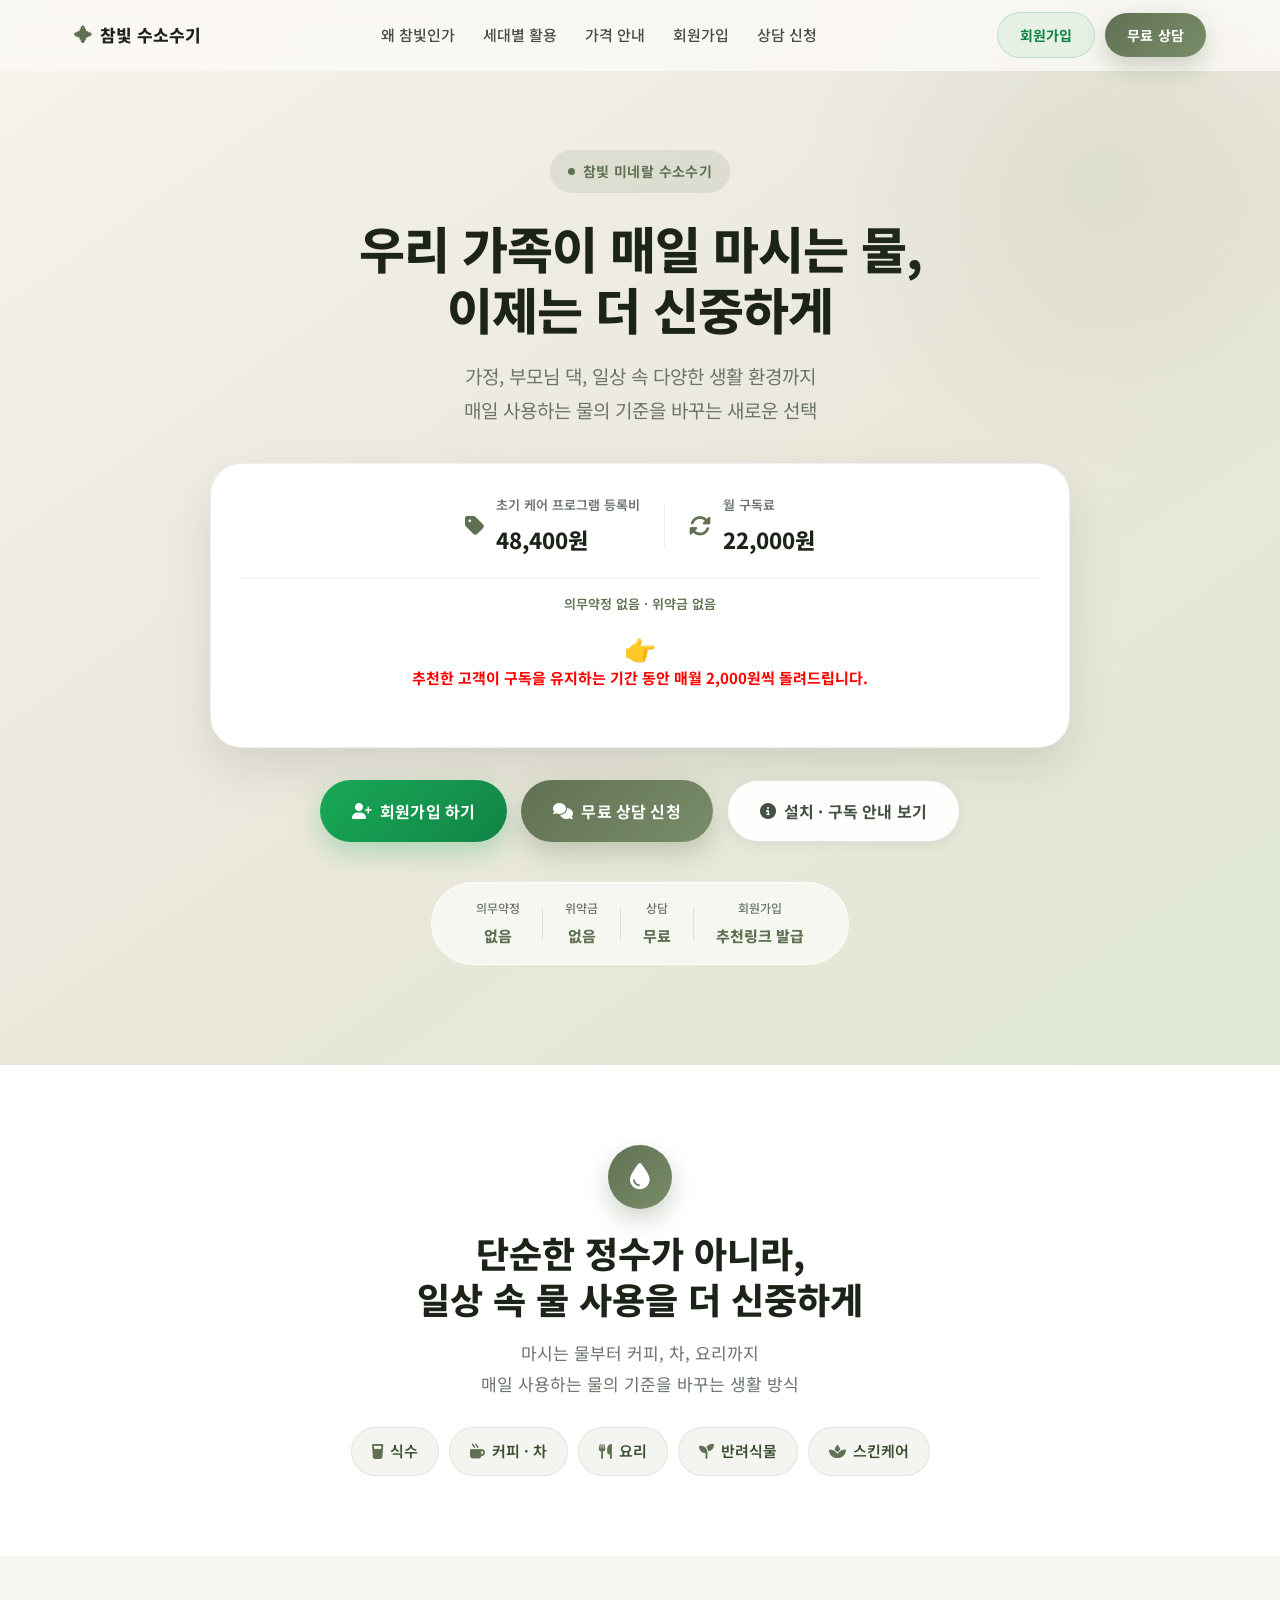
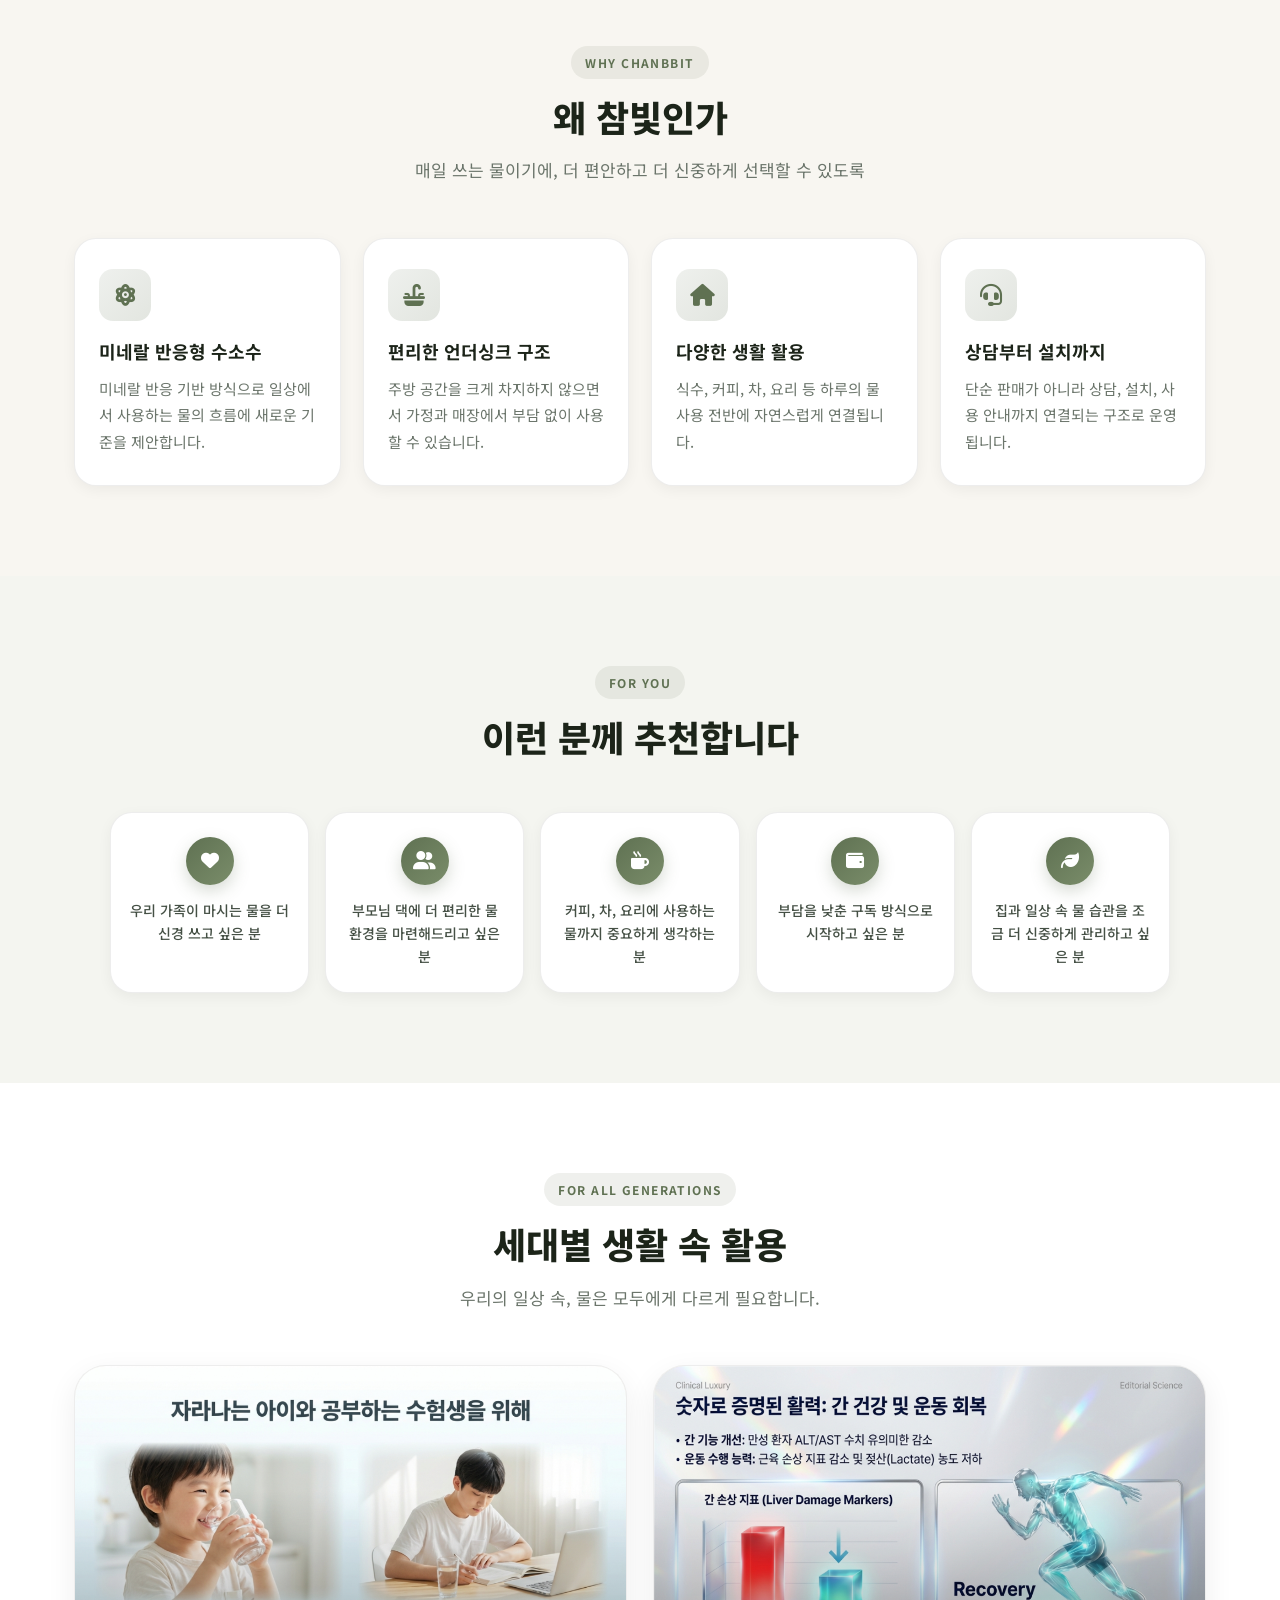
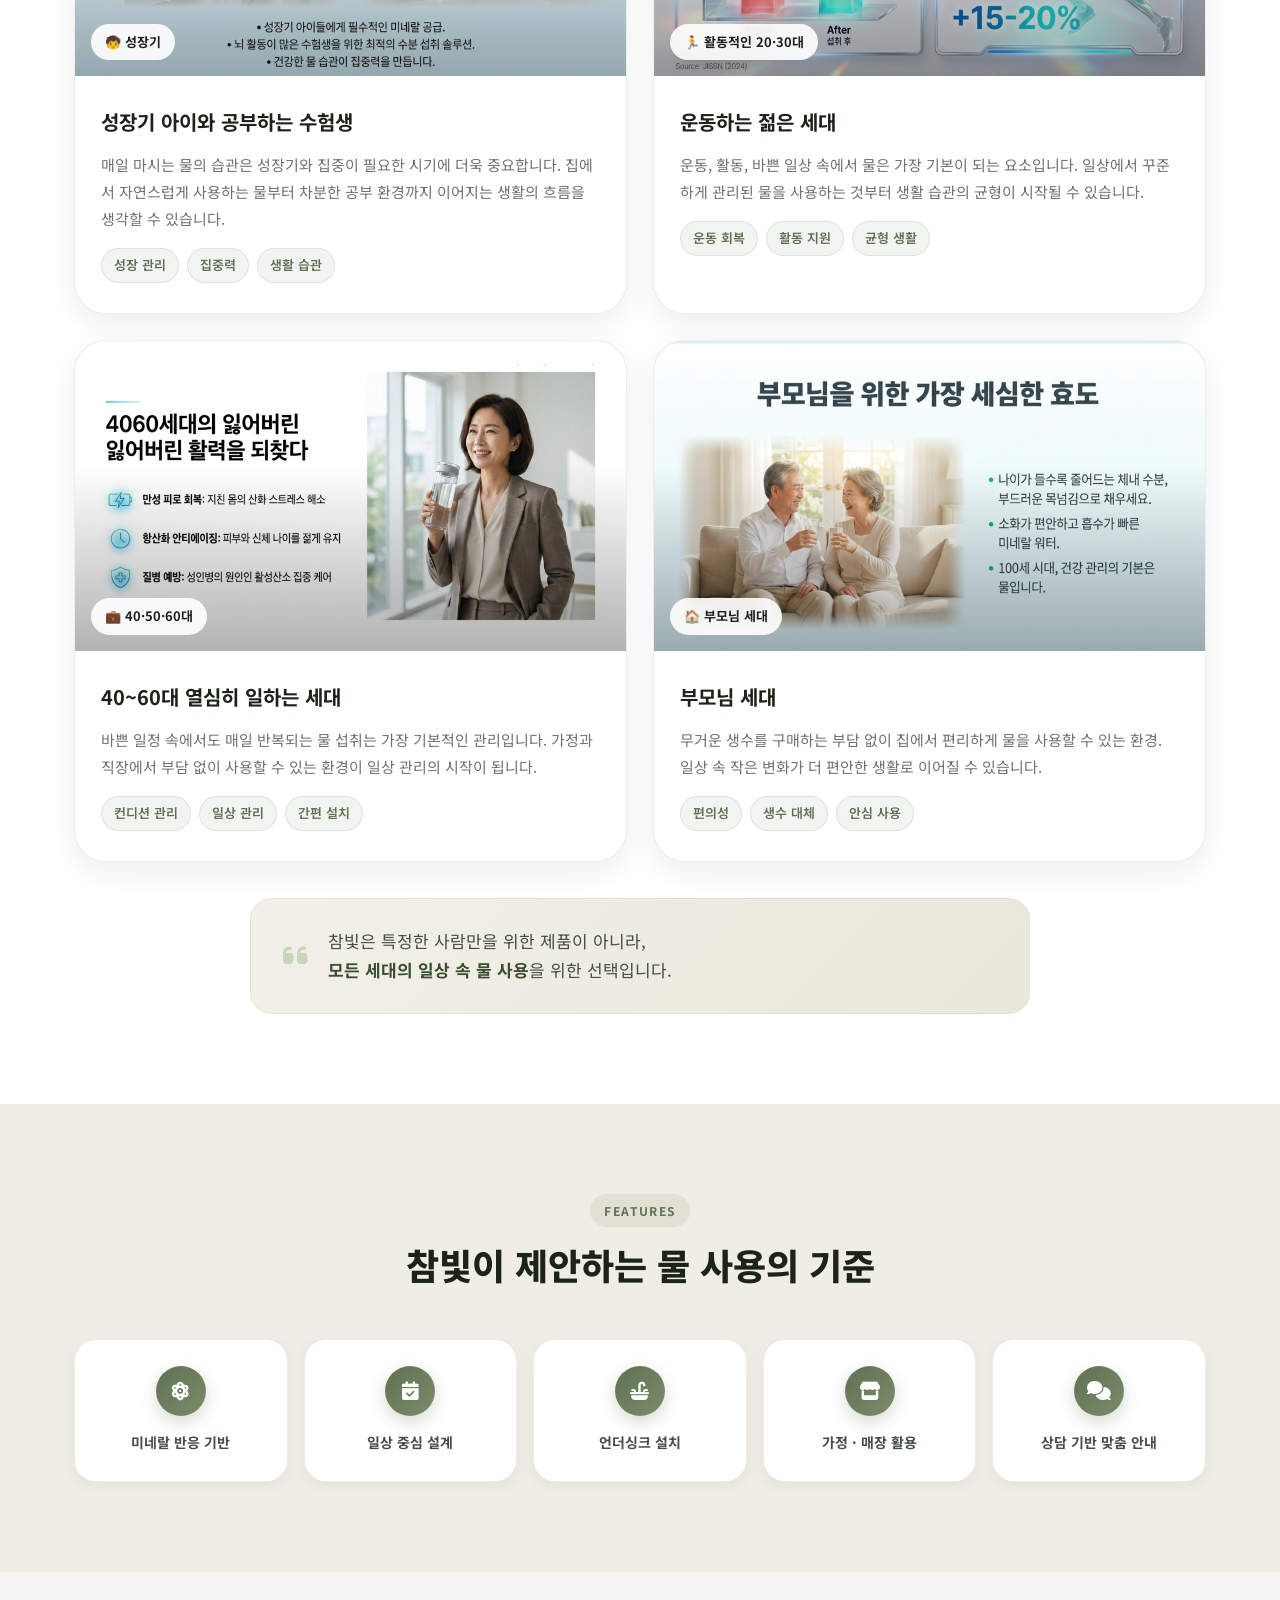
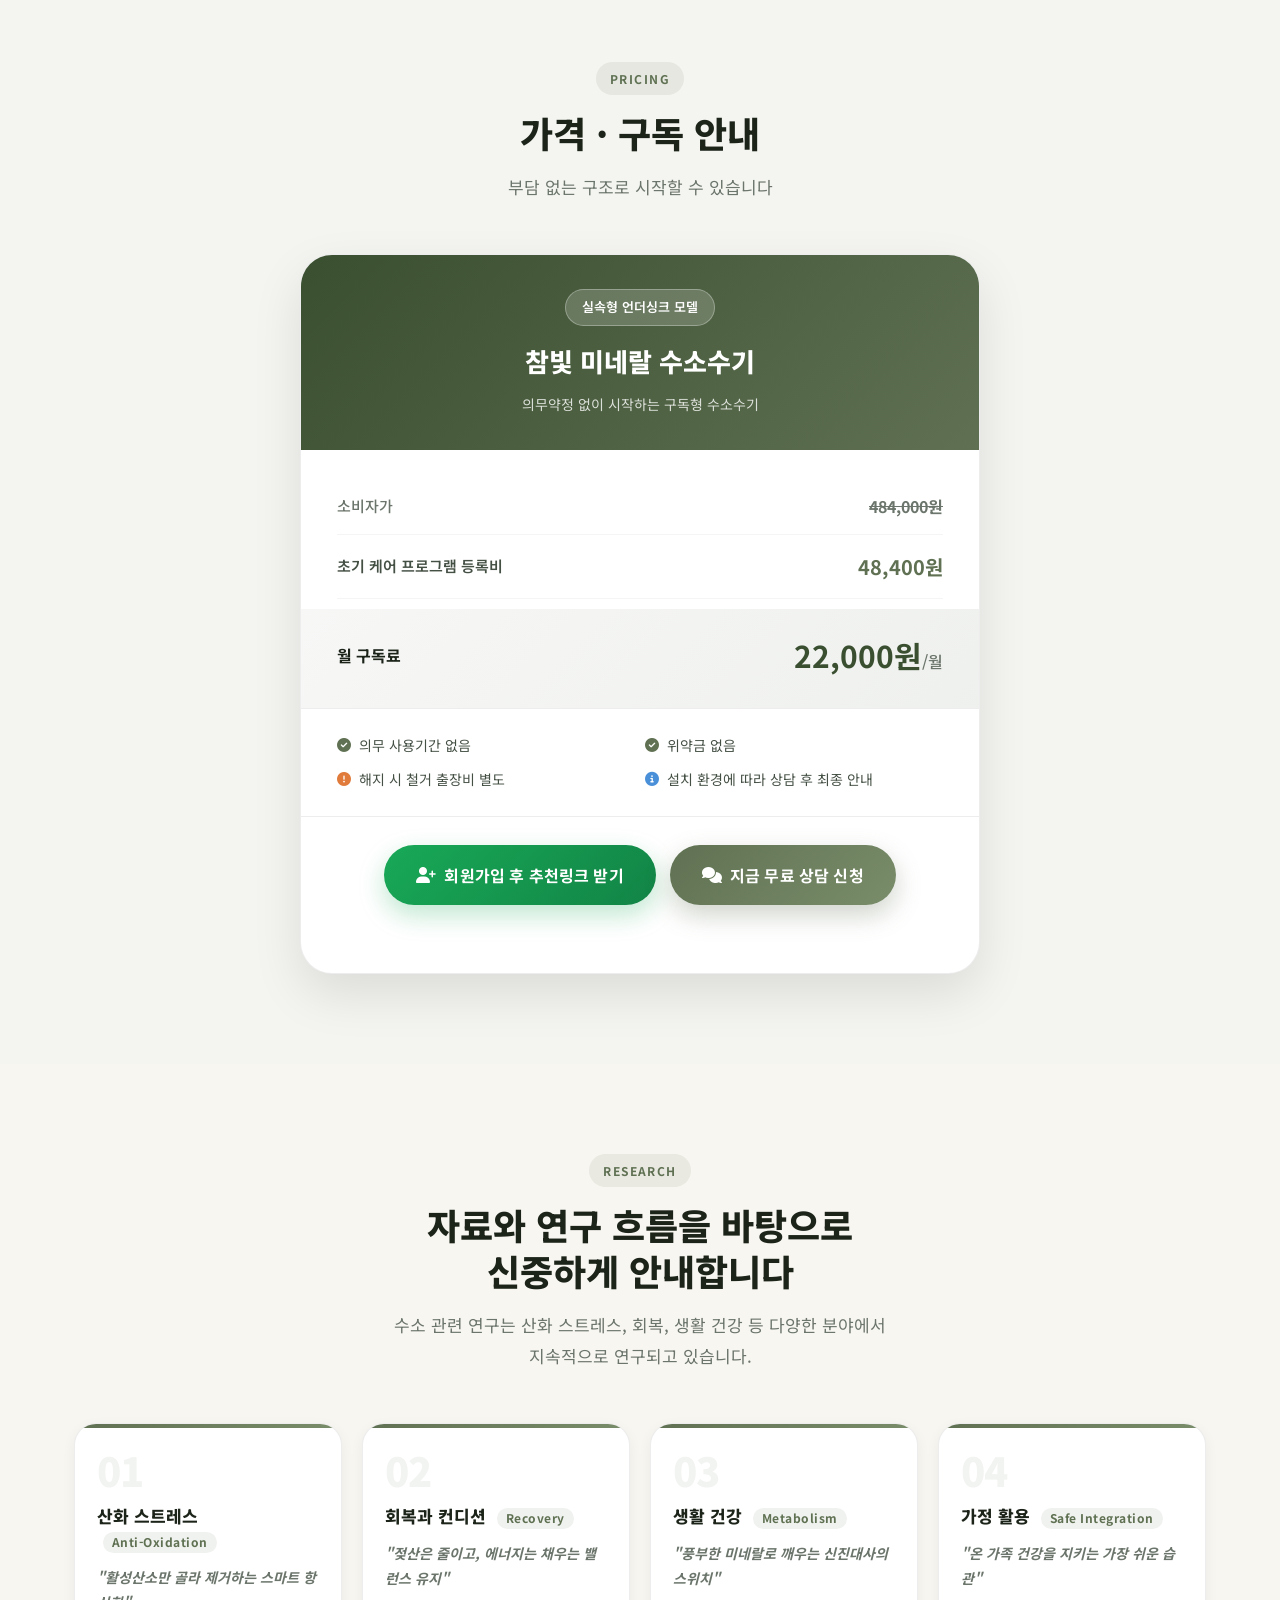
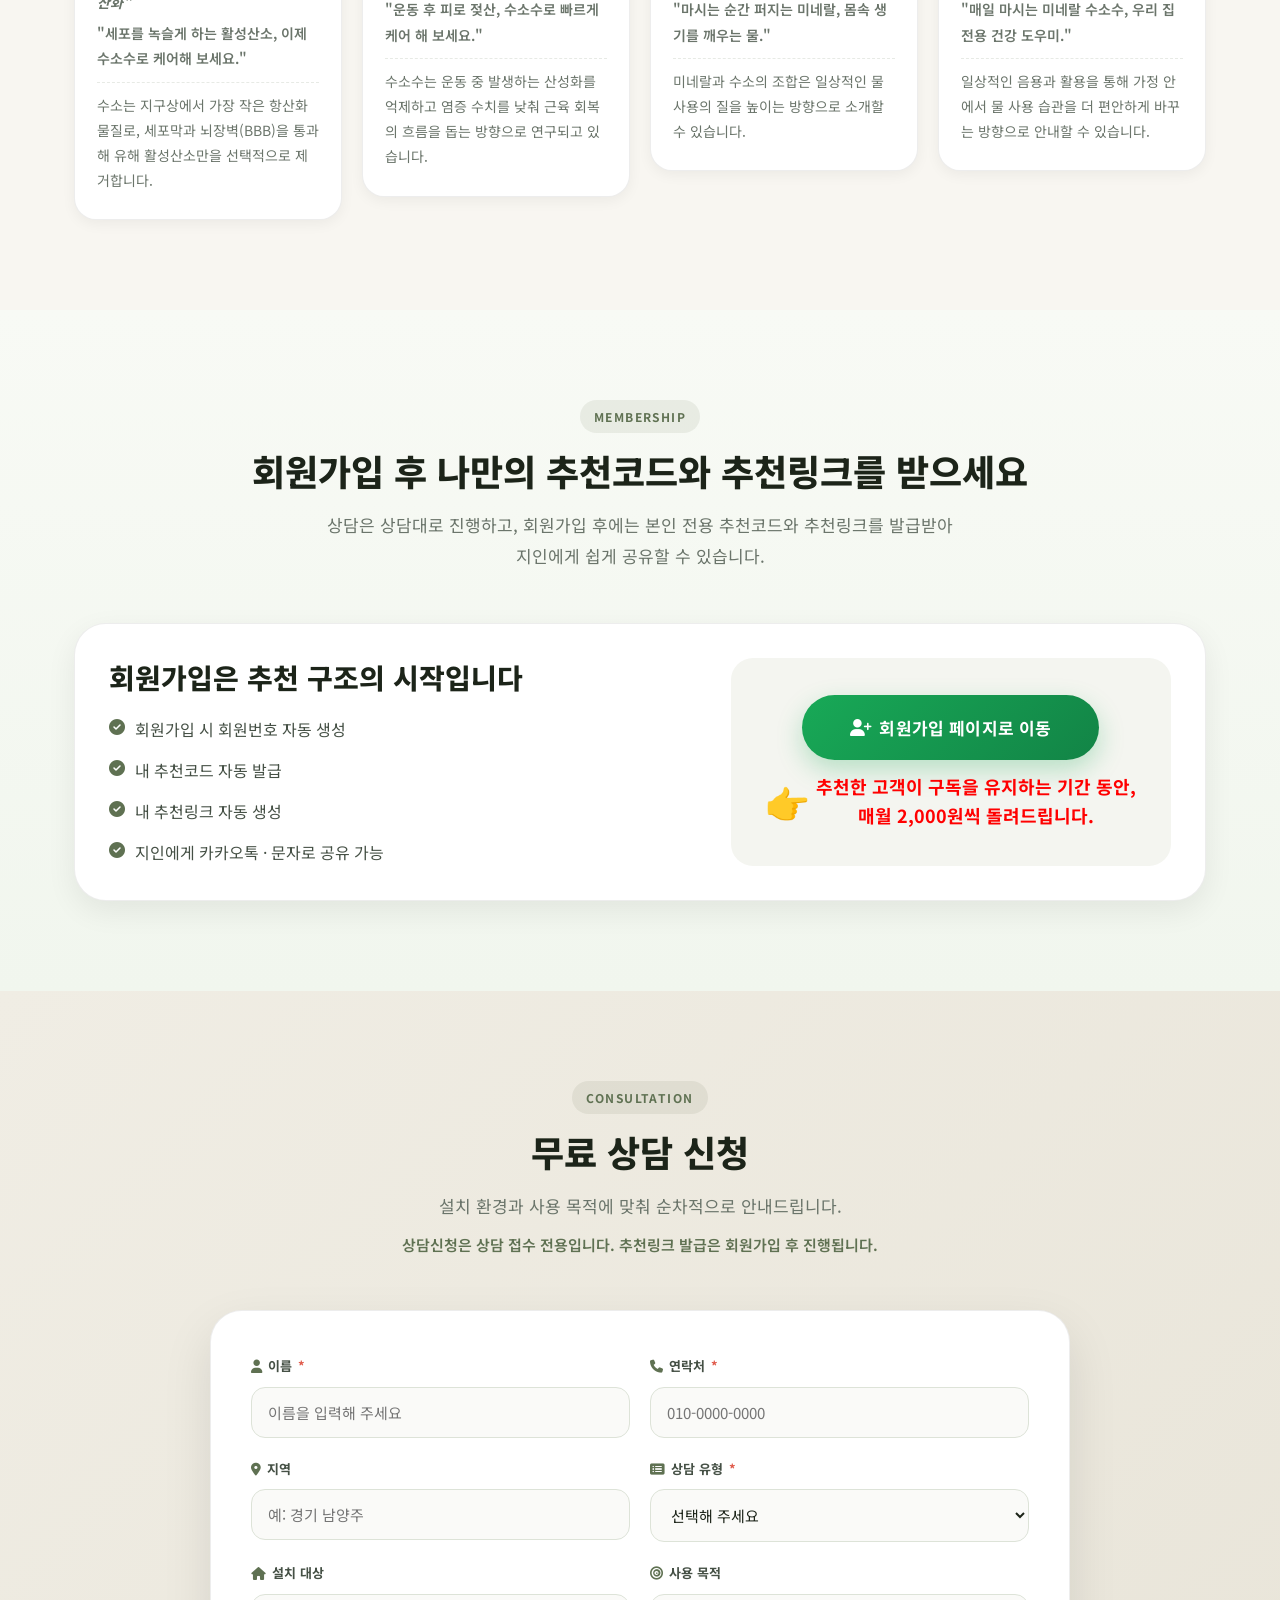
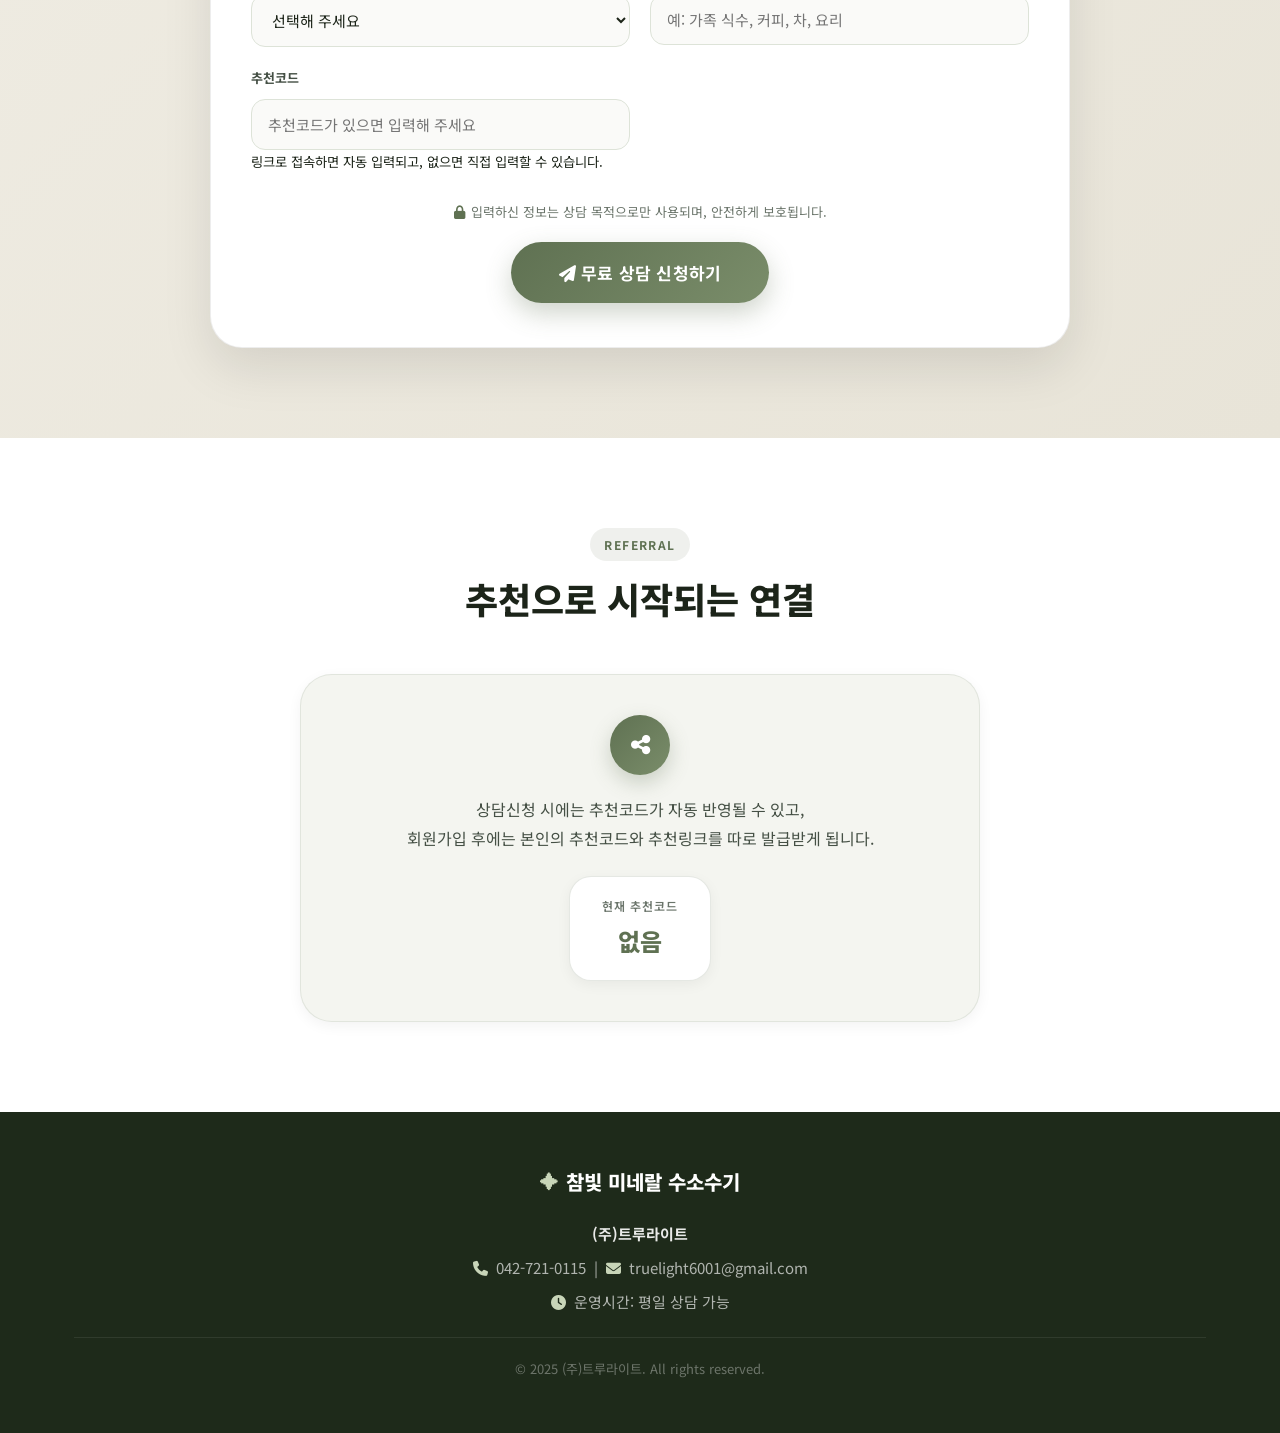
==== index.html @ b831e83a "Update index.html" ====
<!DOCTYPE html>
<html lang="ko">
<head>
  <meta charset="UTF-8" />
  <meta name="viewport" content="width=device-width, initial-scale=1.0" />
  <title>참빛 미네랄 수소수기</title>
  <link rel="preconnect" href="https://fonts.googleapis.com">
  <link rel="preconnect" href="https://fonts.gstatic.com" crossorigin>
  <link href="https://fonts.googleapis.com/css2?family=Noto+Sans+KR:wght@300;400;500;600;700;800&display=swap" rel="stylesheet">
  <link rel="stylesheet" href="https://cdn.jsdelivr.net/npm/@fortawesome/fontawesome-free@6.4.0/css/all.min.css">
  <link rel="stylesheet" href="css/style.css">
</head>
<body>

  <!-- ===== 헤더 네비게이션 ===== -->
  <header class="site-header" id="siteHeader">
    <div class="container">
      <div class="header-inner">
        <a href="#" class="logo">
          <span class="logo-mark">✦</span>
          <span class="logo-text">참빛 수소수기</span>
        </a>

        <nav class="header-nav">
          <a href="#why-chanbbit">왜 참빛인가</a>
          <a href="#generation">세대별 활용</a>
          <a href="#price-guide">가격 안내</a>
          <a href="#member-join">회원가입</a>
          <a href="#consult-form">상담 신청</a>
        </nav>

        <div class="header-actions">
          <a href="join.html" class="btn btn-outline-green btn-sm">회원가입</a>
          <a href="#consult-form" class="btn btn-primary btn-sm">무료 상담</a>
        </div>

        <button class="mobile-menu-btn" id="mobileMenuBtn" aria-label="메뉴 열기">
          <i class="fas fa-bars"></i>
        </button>
      </div>
    </div>

    <div class="mobile-menu" id="mobileMenu">
      <a href="#why-chanbbit">왜 참빛인가</a>
      <a href="#generation">세대별 활용</a>
      <a href="#price-guide">가격 안내</a>
      <a href="#member-join">회원가입</a>
      <a href="#consult-form">상담 신청</a>
      <a href="join.html">회원가입 페이지로 이동</a>
    </div>
  </header>

  <!-- ===== 1. 메인 비주얼 ===== -->
  <section class="hero">
    <div class="hero-bg-deco"></div>
    <div class="container">
      <div class="hero-inner">
        <div class="eyebrow">
          <span class="eyebrow-dot"></span>
          참빛 미네랄 수소수기
        </div>

        <h1>우리 가족이 매일 마시는 물,<br>이제는 더 신중하게</h1>

        <p>
          가정, 부모님 댁, 일상 속 다양한 생활 환경까지<br>
          매일 사용하는 물의 기준을 바꾸는 새로운 선택
        </p>

        <div class="hero-price-wrap">
          <div class="hero-price-box">
            <div class="price-item">
              <i class="fas fa-tag"></i>
              <div>
                <strong>초기 케어 프로그램 등록비</strong>
                <span>48,400원</span>
              </div>
            </div>
            <div class="price-divider"></div>
            <div class="price-item">
              <i class="fas fa-sync-alt"></i>
              <div>
                <strong>월 구독료</strong>
                <span>22,000원</span>
              </div>
            </div>
            <div class="price-badge">의무약정 없음 · 위약금 없음</div>
            <p style="color: #ff0000; font-weight: 700; font-size: 15px; margin-top: 8px; text-align: center; line-height: 1.5;">
            <span style="font-size: 26px;">👉</span><br>
            추천한 고객이 구독을 유지하는 기간 동안 매월 2,000원씩 돌려드립니다.
            </p>
          </div>
        </div>

        <div class="btn-wrap btn-wrap-3">
          <a href="join.html" class="btn btn-green">
            <i class="fas fa-user-plus"></i>
            회원가입 하기
          </a>

          <a href="#consult-form" class="btn btn-primary">
            <i class="fas fa-comments"></i>
            무료 상담 신청
          </a>

          <a href="#price-guide" class="btn btn-secondary">
            <i class="fas fa-info-circle"></i>
            설치 · 구독 안내 보기
          </a>
        </div>

        <div class="hero-stats">
          <div class="stat-item">
            <strong>의무약정</strong>
            <span>없음</span>
          </div>
          <div class="stat-divider"></div>
          <div class="stat-item">
            <strong>위약금</strong>
            <span>없음</span>
          </div>
          <div class="stat-divider"></div>
          <div class="stat-item">
            <strong>상담</strong>
            <span>무료</span>
          </div>
          <div class="stat-divider"></div>
          <div class="stat-item">
            <strong>회원가입</strong>
            <span>추천링크 발급</span>
          </div>
        </div>
      </div>
    </div>
  </section>

  <!-- ===== 2. 핵심 메시지 ===== -->
  <section class="section section-message">
    <div class="container">
      <div class="message-inner">
        <div class="message-icon">
          <i class="fas fa-tint"></i>
        </div>
        <h2 class="section-title">단순한 정수가 아니라,<br>일상 속 물 사용을 더 신중하게</h2>
        <p class="section-desc">
          마시는 물부터 커피, 차, 요리까지<br>
          매일 사용하는 물의 기준을 바꾸는 생활 방식
        </p>
        <div class="usage-chips">
          <span><i class="fas fa-glass-water"></i> 식수</span>
          <span><i class="fas fa-mug-hot"></i> 커피 · 차</span>
          <span><i class="fas fa-utensils"></i> 요리</span>
          <span><i class="fas fa-seedling"></i> 반려식물</span>
          <span><i class="fas fa-spa"></i> 스킨케어</span>
        </div>
      </div>
    </div>
  </section>

  <!-- ===== 3. 왜 참빛인가 ===== -->
  <section class="section" id="why-chanbbit">
    <div class="container">
      <div class="section-header">
        <div class="section-label">WHY CHANBBIT</div>
        <h2 class="section-title">왜 참빛인가</h2>
        <p class="section-desc">
          매일 쓰는 물이기에, 더 편안하고 더 신중하게 선택할 수 있도록
        </p>
      </div>

      <div class="why-grid">
        <div class="why-card">
          <div class="why-icon">
            <i class="fas fa-atom"></i>
          </div>
          <h3>미네랄 반응형 수소수</h3>
          <p>미네랄 반응 기반 방식으로 일상에서 사용하는 물의 흐름에 새로운 기준을 제안합니다.</p>
        </div>

        <div class="why-card">
          <div class="why-icon">
            <i class="fas fa-sink"></i>
          </div>
          <h3>편리한 언더싱크 구조</h3>
          <p>주방 공간을 크게 차지하지 않으면서 가정과 매장에서 부담 없이 사용할 수 있습니다.</p>
        </div>

        <div class="why-card">
          <div class="why-icon">
            <i class="fas fa-home"></i>
          </div>
          <h3>다양한 생활 활용</h3>
          <p>식수, 커피, 차, 요리 등 하루의 물 사용 전반에 자연스럽게 연결됩니다.</p>
        </div>

        <div class="why-card">
          <div class="why-icon">
            <i class="fas fa-headset"></i>
          </div>
          <h3>상담부터 설치까지</h3>
          <p>단순 판매가 아니라 상담, 설치, 사용 안내까지 연결되는 구조로 운영됩니다.</p>
        </div>
      </div>
    </div>
  </section>

  <!-- ===== 4. 이런 분께 추천 ===== -->
  <section class="section section-recommend">
    <div class="container">
      <div class="section-header">
        <div class="section-label">FOR YOU</div>
        <h2 class="section-title">이런 분께 추천합니다</h2>
      </div>

      <div class="recommend-grid">
        <div class="recommend-item">
          <div class="recommend-icon"><i class="fas fa-heart"></i></div>
          <p>우리 가족이 마시는 물을 더 신경 쓰고 싶은 분</p>
        </div>
        <div class="recommend-item">
          <div class="recommend-icon"><i class="fas fa-user-friends"></i></div>
          <p>부모님 댁에 더 편리한 물 환경을 마련해드리고 싶은 분</p>
        </div>
        <div class="recommend-item">
          <div class="recommend-icon"><i class="fas fa-mug-hot"></i></div>
          <p>커피, 차, 요리에 사용하는 물까지 중요하게 생각하는 분</p>
        </div>
        <div class="recommend-item">
          <div class="recommend-icon"><i class="fas fa-wallet"></i></div>
          <p>부담을 낮춘 구독 방식으로 시작하고 싶은 분</p>
        </div>
        <div class="recommend-item">
          <div class="recommend-icon"><i class="fas fa-leaf"></i></div>
          <p>집과 일상 속 물 습관을 조금 더 신중하게 관리하고 싶은 분</p>
        </div>
      </div>
    </div>
  </section>

  <!-- ===== 5. 세대별 생활 속 활용 ===== -->
  <section class="section section-generation" id="generation">
    <div class="container">
      <div class="section-header">
        <div class="section-label">FOR ALL GENERATIONS</div>
        <h2 class="section-title">세대별 생활 속 활용</h2>
        <p class="section-desc">
          우리의 일상 속, 물은 모두에게 다르게 필요합니다.
        </p>
      </div>

      <div class="generation-grid">

        <div class="generation-card">
          <div class="generation-image generation-image--kids">
            <img src="images/kids-student.jpg" alt="성장기 아이와 공부하는 수험생">
            <div class="gen-image-overlay">
              <div class="gen-tag">🧒 성장기</div>
            </div>
          </div>
          <div class="generation-content">
            <h3>성장기 아이와 공부하는 수험생</h3>
            <p>
              매일 마시는 물의 습관은 성장기와 집중이 필요한 시기에 더욱 중요합니다.
              집에서 자연스럽게 사용하는 물부터 차분한 공부 환경까지 이어지는 생활의 흐름을 생각할 수 있습니다.
            </p>
            <div class="gen-keywords">
              <span>성장 관리</span>
              <span>집중력</span>
              <span>생활 습관</span>
            </div>
          </div>
        </div>

        <div class="generation-card">
          <div class="generation-image generation-image--young">
            <img src="images/young-active.jpg" alt="운동하는 젊은 세대">
            <div class="gen-image-overlay">
              <div class="gen-tag">🏃 활동적인 20·30대</div>
            </div>
          </div>
          <div class="generation-content">
            <h3>운동하는 젊은 세대</h3>
            <p>
              운동, 활동, 바쁜 일상 속에서 물은 가장 기본이 되는 요소입니다.
              일상에서 꾸준하게 관리된 물을 사용하는 것부터 생활 습관의 균형이 시작될 수 있습니다.
            </p>
            <div class="gen-keywords">
              <span>운동 회복</span>
              <span>활동 지원</span>
              <span>균형 생활</span>
            </div>
          </div>
        </div>

        <div class="generation-card">
          <div class="generation-image generation-image--working">
            <img src="images/working-generation.jpg" alt="40~60대 열심히 일하는 세대">
            <div class="gen-image-overlay">
              <div class="gen-tag">💼 40·50·60대</div>
            </div>
          </div>
          <div class="generation-content">
            <h3>40~60대 열심히 일하는 세대</h3>
            <p>
              바쁜 일정 속에서도 매일 반복되는 물 섭취는 가장 기본적인 관리입니다.
              가정과 직장에서 부담 없이 사용할 수 있는 환경이 일상 관리의 시작이 됩니다.
            </p>
            <div class="gen-keywords">
              <span>컨디션 관리</span>
              <span>일상 관리</span>
              <span>간편 설치</span>
            </div>
          </div>
        </div>

        <div class="generation-card">
          <div class="generation-image generation-image--parents">
            <img src="images/parents-generation.jpg" alt="부모님 세대">
            <div class="gen-image-overlay">
              <div class="gen-tag">🏠 부모님 세대</div>
            </div>
          </div>
          <div class="generation-content">
            <h3>부모님 세대</h3>
            <p>
              무거운 생수를 구매하는 부담 없이 집에서 편리하게 물을 사용할 수 있는 환경.
              일상 속 작은 변화가 더 편안한 생활로 이어질 수 있습니다.
            </p>
            <div class="gen-keywords">
              <span>편의성</span>
              <span>생수 대체</span>
              <span>안심 사용</span>
            </div>
          </div>
        </div>

      </div>

      <div class="summary-box">
        <i class="fas fa-quote-left"></i>
        <p>
          참빛은 특정한 사람만을 위한 제품이 아니라,<br>
          <strong>모든 세대의 일상 속 물 사용</strong>을 위한 선택입니다.
        </p>
      </div>
    </div>
  </section>

  <!-- ===== 6. 핵심 특징 ===== -->
  <section class="section section-features">
    <div class="container">
      <div class="section-header">
        <div class="section-label">FEATURES</div>
        <h2 class="section-title">참빛이 제안하는 물 사용의 기준</h2>
      </div>

      <div class="feature-list">
        <div class="feature-item">
          <div class="feature-icon"><i class="fas fa-atom"></i></div>
          <span>미네랄 반응 기반</span>
        </div>
        <div class="feature-item">
          <div class="feature-icon"><i class="fas fa-calendar-check"></i></div>
          <span>일상 중심 설계</span>
        </div>
        <div class="feature-item">
          <div class="feature-icon"><i class="fas fa-sink"></i></div>
          <span>언더싱크 설치</span>
        </div>
        <div class="feature-item">
          <div class="feature-icon"><i class="fas fa-store"></i></div>
          <span>가정 · 매장 활용</span>
        </div>
        <div class="feature-item">
          <div class="feature-icon"><i class="fas fa-comments"></i></div>
          <span>상담 기반 맞춤 안내</span>
        </div>
      </div>
    </div>
  </section>

  <!-- ===== 7. 가격 / 구독 안내 ===== -->
  <section class="section section-price" id="price-guide">
    <div class="container">
      <div class="section-header">
        <div class="section-label">PRICING</div>
        <h2 class="section-title">가격 · 구독 안내</h2>
        <p class="section-desc">부담 없는 구조로 시작할 수 있습니다</p>
      </div>

      <div class="price-card-wrap">
        <div class="price-card">
          <div class="price-card-header">
            <div class="price-product-badge">실속형 언더싱크 모델</div>
            <h3>참빛 미네랄 수소수기</h3>
            <p class="price-card-sub">의무약정 없이 시작하는 구독형 수소수기</p>
          </div>

          <div class="price-rows">
            <div class="price-row">
              <span class="price-label">소비자가</span>
              <span class="price-value line-through">484,000원</span>
            </div>
            <div class="price-row price-row--highlight">
              <span class="price-label">초기 케어 프로그램 등록비</span>
              <span class="price-value">48,400원</span>
            </div>
            <div class="price-row price-row--main">
              <span class="price-label">월 구독료</span>
              <span class="price-value monthly">22,000원<em>/월</em></span>
            </div>
          </div>

          <div class="price-notice">
            <ul>
              <li><i class="fas fa-check-circle"></i> 의무 사용기간 없음</li>
              <li><i class="fas fa-check-circle"></i> 위약금 없음</li>
              <li><i class="fas fa-exclamation-circle"></i> 해지 시 철거 출장비 별도</li>
              <li><i class="fas fa-info-circle"></i> 설치 환경에 따라 상담 후 최종 안내</li>
            </ul>
          </div>

          <div class="price-cta">
            <div class="btn-wrap btn-wrap-2">
              <a href="join.html" class="btn btn-green">
                <i class="fas fa-user-plus"></i>
                회원가입 후 추천링크 받기
              </a>
              <a href="#consult-form" class="btn btn-primary">
                <i class="fas fa-comments"></i>
                지금 무료 상담 신청
              </a>
            </div>
          </div>
        </div>
      </div>
    </div>
  </section>

  <!-- ===== 8. 자료 / 연구 흐름 ===== -->
  <section class="section section-research">
    <div class="container">
      <div class="section-header">
        <div class="section-label">RESEARCH</div>
        <h2 class="section-title">자료와 연구 흐름을 바탕으로<br>신중하게 안내합니다</h2>
        <p class="section-desc">
          수소 관련 연구는 산화 스트레스, 회복, 생활 건강 등 다양한 분야에서<br>
          지속적으로 연구되고 있습니다.
        </p>
      </div>

      <div class="research-grid">
        <div class="research-card">
          <div class="research-num">01</div>
          <h4>산화 스트레스 <em class="research-en">Anti-Oxidation</em></h4>
          <p class="research-headline">"활성산소만 골라 제거하는 스마트 항산화"</p>
          <p class="research-sub">"세포를 녹슬게 하는 활성산소, 이제 수소수로 케어해 보세요."</p>
          <p>수소는 지구상에서 가장 작은 항산화 물질로, 세포막과 뇌장벽(BBB)을 통과해 유해 활성산소만을 선택적으로 제거합니다.</p>
        </div>

        <div class="research-card">
          <div class="research-num">02</div>
          <h4>회복과 컨디션 <em class="research-en">Recovery</em></h4>
          <p class="research-headline">"젖산은 줄이고, 에너지는 채우는 밸런스 유지"</p>
          <p class="research-sub">"운동 후 피로 젖산, 수소수로 빠르게 케어 해 보세요."</p>
          <p>수소수는 운동 중 발생하는 산성화를 억제하고 염증 수치를 낮춰 근육 회복의 흐름을 돕는 방향으로 연구되고 있습니다.</p>
        </div>

        <div class="research-card">
          <div class="research-num">03</div>
          <h4>생활 건강 <em class="research-en">Metabolism</em></h4>
          <p class="research-headline">"풍부한 미네랄로 깨우는 신진대사의 스위치"</p>
          <p class="research-sub">"마시는 순간 퍼지는 미네랄, 몸속 생기를 깨우는 물."</p>
          <p>미네랄과 수소의 조합은 일상적인 물 사용의 질을 높이는 방향으로 소개할 수 있습니다.</p>
        </div>

        <div class="research-card">
          <div class="research-num">04</div>
          <h4>가정 활용 <em class="research-en">Safe Integration</em></h4>
          <p class="research-headline">"온 가족 건강을 지키는 가장 쉬운 습관"</p>
          <p class="research-sub">"매일 마시는 미네랄 수소수, 우리 집 전용 건강 도우미."</p>
          <p>일상적인 음용과 활용을 통해 가정 안에서 물 사용 습관을 더 편안하게 바꾸는 방향으로 안내할 수 있습니다.</p>
        </div>
      </div>
    </div>
  </section>

  <!-- ===== 9. 회원가입 안내 ===== -->
  <section class="section section-member" id="member-join">
    <div class="container">
      <div class="section-header">
        <div class="section-label">MEMBERSHIP</div>
        <h2 class="section-title">회원가입 후 나만의 추천코드와 추천링크를 받으세요</h2>
        <p class="section-desc">
          상담은 상담대로 진행하고, 회원가입 후에는 본인 전용 추천코드와 추천링크를 발급받아 지인에게 쉽게 공유할 수 있습니다.
        </p>
      </div>

      <div class="member-join-box">
        <div class="member-join-left">
          <h3>회원가입은 추천 구조의 시작입니다</h3>
          <ul class="member-check-list">
            <li><i class="fas fa-check-circle"></i> 회원가입 시 회원번호 자동 생성</li>
            <li><i class="fas fa-check-circle"></i> 내 추천코드 자동 발급</li>
            <li><i class="fas fa-check-circle"></i> 내 추천링크 자동 생성</li>
            <li><i class="fas fa-check-circle"></i> 지인에게 카카오톡 · 문자로 공유 가능</li>
          </ul>
        </div>

        <div class="member-join-right">
          <a href="join.html" class="btn btn-green btn-lg">
            <i class="fas fa-user-plus"></i>
            회원가입 페이지로 이동
          </a>
          <p style="color: #ff0000; font-weight: bold; font-size: 18px; margin-top: 12px; line-height: 1.6; display: flex;">
          <span style="font-size: 36px; margin-right: 6px;">👉</span>
          <span>
          추천한 고객이 구독을 유지하는 기간 동안,<br>
          매월 2,000원씩 돌려드립니다.
          </span>
          </p>
        </div>
      </div>
    </div>
  </section>

  <!-- ===== 10. 상담 신청 폼 ===== -->
  <section class="section section-form" id="consult-form">
    <div class="container">
      <div class="section-header">
        <div class="section-label">CONSULTATION</div>
        <h2 class="section-title">무료 상담 신청</h2>
        <p class="section-desc">
          설치 환경과 사용 목적에 맞춰 순차적으로 안내드립니다.
        </p>
        <p class="consult-note">
          상담신청은 상담 접수 전용입니다. 추천링크 발급은 회원가입 후 진행됩니다.
        </p>
      </div>

      <div class="form-card">
        <div class="form-success" id="formSuccess" style="display:none;">
          <div class="form-success-icon"><i class="fas fa-check-circle"></i></div>
          <h3>상담 신청이 완료되었습니다!</h3>
          <p>빠른 시간 내에 담당자가 연락드리겠습니다.<br>감사합니다 😊</p>
          <button class="btn btn-secondary" id="formResetBtn">새 상담 신청하기</button>
        </div>

        <form id="consultationForm">
          <div class="form-grid">
            <div class="form-group">
              <label for="name">
                <i class="fas fa-user"></i>
                이름 <span class="required">*</span>
              </label>
              <input type="text" id="name" name="name" placeholder="이름을 입력해 주세요" required>
            </div>

            <div class="form-group">
              <label for="phone">
                <i class="fas fa-phone"></i>
                연락처 <span class="required">*</span>
              </label>
              <input type="text" id="phone" name="phone" placeholder="010-0000-0000" required>
            </div>

            <div class="form-group">
              <label for="region">
                <i class="fas fa-map-marker-alt"></i>
                지역
              </label>
              <input type="text" id="region" name="region" placeholder="예: 경기 남양주">
            </div>

            <div class="form-group">
              <label for="consultType">
                <i class="fas fa-list-alt"></i>
                상담 유형 <span class="required">*</span>
              </label>
              <select id="consultType" name="consultType" required>
                <option value="">선택해 주세요</option>
                <option value="가정용 상담">가정용 상담</option>
                <option value="구독 상담">구독 상담</option>
                <option value="설치 상담">설치 상담</option>
                <option value="제품 문의">제품 문의</option>
              </select>
            </div>

            <div class="form-group">
              <label for="installTarget">
                <i class="fas fa-home"></i>
                설치 대상
              </label>
              <select id="installTarget" name="installTarget">
                <option value="">선택해 주세요</option>
                <option value="가정">가정</option>
                <option value="부모님 댁">부모님 댁</option>
                <option value="매장">매장</option>
                <option value="기타">기타</option>
              </select>
            </div>

            <div class="form-group">
              <label for="purpose">
                <i class="fas fa-bullseye"></i>
                사용 목적
              </label>
              <input type="text" id="purpose" name="purpose" placeholder="예: 가족 식수, 커피, 차, 요리">
            </div>

            <div class="form-group">
              <label for="referralCode">추천코드</label>
              <input
                type="text"
                id="referralCode"
                name="referralCode"
                placeholder="추천코드가 있으면 입력해 주세요"
                autocomplete="off"
              />
              <small>링크로 접속하면 자동 입력되고, 없으면 직접 입력할 수 있습니다.</small>
            </div>
          </div>

          <div class="form-bottom">
            <p class="form-privacy">
              <i class="fas fa-lock"></i>
              입력하신 정보는 상담 목적으로만 사용되며, 안전하게 보호됩니다.
            </p>
            <button type="submit" class="btn btn-primary btn-lg" id="submitBtn">
              <span id="submitBtnText"><i class="fas fa-paper-plane"></i> 무료 상담 신청하기</span>
              <span id="submitBtnLoading" style="display:none;"><i class="fas fa-spinner fa-spin"></i> 처리 중...</span>
            </button>
          </div>
        </form>
      </div>
    </div>
  </section>

  <!-- ===== 11. 추천코드 안내 ===== -->
  <section class="section section-referral">
    <div class="container">
      <div class="section-header">
        <div class="section-label">REFERRAL</div>
        <h2 class="section-title">추천으로 시작되는 연결</h2>
      </div>

      <div class="ref-box">
        <div class="ref-box-icon"><i class="fas fa-share-alt"></i></div>
        <p>
          상담신청 시에는 추천코드가 자동 반영될 수 있고,<br>
          회원가입 후에는 본인의 추천코드와 추천링크를 따로 발급받게 됩니다.
        </p>

        <div class="ref-code-display" id="refCodeContainer">
          <div class="ref-code-label">현재 추천코드</div>
          <div class="ref-code-value" id="refCodeDisplay">없음</div>
        </div>
      </div>
    </div>
  </section>

  <!-- ===== 12. 푸터 ===== -->
  <footer class="site-footer">
    <div class="container">
      <div class="footer-inner">
        <div class="footer-logo">
          <span class="logo-mark">✦</span>
          <span>참빛 미네랄 수소수기</span>
        </div>
        <div class="footer-info">
          <p><strong>(주)트루라이트</strong></p>
          <p>
            <i class="fas fa-phone"></i> 042-721-0115 &nbsp;|&nbsp;
            <i class="fas fa-envelope"></i> truelight6001@gmail.com
          </p>
          <p><i class="fas fa-clock"></i> 운영시간: 평일 상담 가능</p>
        </div>
        <div class="footer-copy">
          <p>&copy; 2025 (주)트루라이트. All rights reserved.</p>
        </div>
      </div>
    </div>
  </footer>

  <button class="scroll-top-btn" id="scrollTopBtn" aria-label="상단으로">
    <i class="fas fa-chevron-up"></i>
  </button>

  <script src="js/main.js"></script>
</body>
</html>
---- css/style.css ----
/* =============================================
   참빛 미네랄 수소수기 - Main Stylesheet
   ============================================= */

/* ---- Reset & Base ---- */
*, *::before, *::after {
  box-sizing: border-box;
  margin: 0;
  padding: 0;
}

:root {
  --green-dark:   #3a4f30;
  --green-mid:    #5f7152;
  --green-light:  #7a8d6a;
  --green-pale:   #c8d5b8;
  --green-bg:     #f4f5f0;
  --cream-dark:   #e8e4d8;
  --cream-mid:    #f0ede4;
  --cream-light:  #f8f6f1;
  --text-dark:    #1c2419;
  --text-mid:     #455045;
  --text-light:   #6b756b;
  --border:       rgba(0,0,0,0.07);
  --shadow-sm:    0 4px 14px rgba(0,0,0,0.05);
  --shadow-md:    0 10px 30px rgba(0,0,0,0.07);
  --shadow-lg:    0 20px 50px rgba(0,0,0,0.10);
  --radius-sm:    14px;
  --radius-md:    22px;
  --radius-lg:    32px;
  --radius-full:  999px;
  --transition:   0.25s ease;
}

html {
  scroll-behavior: smooth;
}

body {
  font-family: "Noto Sans KR", "Apple SD Gothic Neo", sans-serif;
  color: var(--text-dark);
  background: var(--cream-light);
  line-height: 1.75;
  -webkit-font-smoothing: antialiased;
}

a {
  text-decoration: none;
  color: inherit;
}

img {
  max-width: 100%;
  display: block;
}

ul {
  list-style: none;
}

.container {
  width: 100%;
  max-width: 1180px;
  margin: 0 auto;
  padding: 0 24px;
}

.section {
  padding: 90px 0;
}

/* ---- Section Header ---- */
.section-header {
  text-align: center;
  margin-bottom: 52px;
}

.section-label {
  display: inline-block;
  font-size: 12px;
  font-weight: 700;
  letter-spacing: 0.12em;
  color: var(--green-mid);
  background: rgba(95, 113, 82, 0.10);
  padding: 6px 14px;
  border-radius: var(--radius-full);
  margin-bottom: 14px;
  text-transform: uppercase;
}

.section-title {
  font-size: 36px;
  font-weight: 800;
  line-height: 1.3;
  color: var(--text-dark);
  margin-bottom: 16px;
}

.section-desc {
  font-size: 17px;
  color: var(--text-light);
  max-width: 640px;
  margin: 0 auto;
  line-height: 1.8;
}

/* ---- Buttons ---- */
.btn {
  display: inline-flex;
  align-items: center;
  justify-content: center;
  gap: 8px;
  padding: 16px 32px;
  border-radius: var(--radius-full);
  font-size: 16px;
  font-weight: 700;
  letter-spacing: 0.01em;
  cursor: pointer;
  border: none;
  transition: all var(--transition);
  font-family: inherit;
  text-decoration: none;
}

.btn-primary {
  background: linear-gradient(135deg, var(--green-mid) 0%, var(--green-light) 100%);
  color: #fff;
  box-shadow: 0 10px 26px rgba(95, 113, 82, 0.30);
}

.btn-primary:hover {
  transform: translateY(-3px);
  box-shadow: 0 16px 34px rgba(95, 113, 82, 0.38);
}

.btn-secondary {
  background: rgba(255,255,255,0.95);
  color: var(--text-mid);
  border: 1.5px solid rgba(72, 88, 64, 0.18);
  box-shadow: var(--shadow-sm);
}

.btn-secondary:hover {
  transform: translateY(-3px);
  background: #fff;
  box-shadow: var(--shadow-md);
}

.btn-sm {
  padding: 10px 22px;
  font-size: 14px;
}

.btn-lg {
  padding: 18px 48px;
  font-size: 17px;
}

/* =============================================
   HEADER
   ============================================= */
.site-header {
  position: fixed;
  top: 0; left: 0; right: 0;
  z-index: 1000;
  background: rgba(252, 250, 246, 0.85);
  backdrop-filter: blur(12px);
  -webkit-backdrop-filter: blur(12px);
  border-bottom: 1px solid transparent;
  transition: border-color var(--transition), box-shadow var(--transition);
}

.site-header.scrolled {
  border-bottom-color: var(--border);
  box-shadow: 0 4px 20px rgba(0,0,0,0.06);
}

.header-inner {
  display: flex;
  align-items: center;
  height: 70px;
  gap: 32px;
}

.logo {
  display: flex;
  align-items: center;
  gap: 8px;
  font-weight: 800;
  font-size: 17px;
  color: var(--text-dark);
  white-space: nowrap;
}

.logo-mark {
  color: var(--green-mid);
  font-size: 18px;
}

.header-nav {
  display: flex;
  gap: 28px;
  margin-left: auto;
}

.header-nav a {
  font-size: 15px;
  font-weight: 500;
  color: var(--text-mid);
  transition: color var(--transition);
}

.header-nav a:hover {
  color: var(--green-mid);
}

.mobile-menu-btn {
  display: none;
  background: none;
  border: none;
  font-size: 20px;
  color: var(--text-dark);
  cursor: pointer;
  margin-left: auto;
  padding: 6px;
}

.mobile-menu {
  display: none;
  flex-direction: column;
  background: rgba(252, 250, 246, 0.98);
  border-top: 1px solid var(--border);
  padding: 12px 0;
}

.mobile-menu a {
  padding: 14px 24px;
  font-size: 15px;
  font-weight: 500;
  color: var(--text-mid);
  border-bottom: 1px solid rgba(0,0,0,0.04);
}

.mobile-menu a:hover {
  background: var(--green-bg);
  color: var(--green-mid);
}

.mobile-menu.open {
  display: flex;
}

/* =============================================
   HERO
   ============================================= */
.hero {
  position: relative;
  background: linear-gradient(145deg, #f5f3ec 0%, #eae7db 55%, #dfe9d3 100%);
  padding: 150px 0 100px;
  overflow: hidden;
}

.hero-bg-deco {
  position: absolute;
  top: -120px; right: -120px;
  width: 600px; height: 600px;
  border-radius: 50%;
  background: radial-gradient(circle, rgba(122,141,106,0.12) 0%, transparent 70%);
  pointer-events: none;
}

.hero-inner {
  max-width: 860px;
  margin: 0 auto;
  text-align: center;
}

.eyebrow {
  display: inline-flex;
  align-items: center;
  gap: 8px;
  padding: 9px 18px;
  border-radius: var(--radius-full);
  background: rgba(95, 113, 82, 0.12);
  color: var(--green-mid);
  font-size: 14px;
  font-weight: 700;
  letter-spacing: 0.03em;
  margin-bottom: 24px;
}

.eyebrow-dot {
  width: 7px; height: 7px;
  border-radius: 50%;
  background: var(--green-mid);
  display: inline-block;
}

.hero h1 {
  font-size: 50px;
  font-weight: 800;
  line-height: 1.22;
  color: var(--text-dark);
  margin-bottom: 20px;
  letter-spacing: -0.02em;
}

.hero p {
  font-size: 19px;
  color: var(--text-light);
  margin-bottom: 36px;
  line-height: 1.8;
}

/* Hero Price Box */
.hero-price-wrap {
  margin-bottom: 32px;
}

.hero-price-box {
  display: inline-flex;
  align-items: center;
  gap: 0;
  background: #fff;
  border-radius: var(--radius-lg);
  border: 1px solid rgba(0,0,0,0.06);
  box-shadow: var(--shadow-lg);
  padding: 22px 30px;
  flex-wrap: wrap;
  justify-content: center;
  gap: 4px;
}

.price-item {
  display: flex;
  align-items: center;
  gap: 12px;
  padding: 8px 20px;
}

.price-item i {
  font-size: 22px;
  color: var(--green-mid);
}

.price-item div {
  text-align: left;
}

.price-item strong {
  display: block;
  font-size: 13px;
  font-weight: 600;
  color: var(--text-light);
  margin-bottom: 3px;
}

.price-item span {
  font-size: 22px;
  font-weight: 800;
  color: var(--text-dark);
}

.price-divider {
  width: 1px;
  height: 44px;
  background: var(--border);
  flex-shrink: 0;
}

.price-badge {
  width: 100%;
  text-align: center;
  font-size: 13px;
  color: var(--green-mid);
  font-weight: 600;
  padding-top: 14px;
  border-top: 1px solid var(--border);
  margin-top: 8px;
}

/* Hero Buttons */
.btn-wrap {
  display: flex;
  gap: 14px;
  justify-content: center;
  flex-wrap: wrap;
  margin-bottom: 40px;
}

/* Hero Stats */
.hero-stats {
  display: inline-flex;
  align-items: center;
  background: rgba(255,255,255,0.65);
  border-radius: var(--radius-full);
  padding: 14px 28px;
  gap: 6px;
  backdrop-filter: blur(8px);
  border: 1px solid rgba(255,255,255,0.8);
}

.stat-item {
  text-align: center;
  padding: 0 16px;
}

.stat-item strong {
  display: block;
  font-size: 12px;
  font-weight: 500;
  color: var(--text-light);
  margin-bottom: 3px;
}

.stat-item span {
  font-size: 15px;
  font-weight: 800;
  color: var(--green-mid);
}

.stat-divider {
  width: 1px;
  height: 32px;
  background: rgba(0,0,0,0.10);
}

/* =============================================
   SECTION: MESSAGE
   ============================================= */
.section-message {
  background: #fff;
  padding: 80px 0;
}

.message-inner {
  text-align: center;
}

.message-icon {
  width: 64px; height: 64px;
  border-radius: 50%;
  background: linear-gradient(135deg, var(--green-mid), var(--green-light));
  display: flex;
  align-items: center;
  justify-content: center;
  margin: 0 auto 20px;
  color: #fff;
  font-size: 26px;
  box-shadow: 0 10px 24px rgba(95, 113, 82, 0.30);
}

.usage-chips {
  display: flex;
  flex-wrap: wrap;
  gap: 10px;
  justify-content: center;
  margin-top: 28px;
}

.usage-chips span {
  display: inline-flex;
  align-items: center;
  gap: 7px;
  padding: 10px 20px;
  border-radius: var(--radius-full);
  background: var(--green-bg);
  color: var(--green-dark);
  font-size: 15px;
  font-weight: 600;
  border: 1px solid rgba(95,113,82,0.12);
}

.usage-chips span i {
  color: var(--green-mid);
}

/* =============================================
   SECTION: WHY
   ============================================= */
.why-grid {
  display: grid;
  grid-template-columns: repeat(4, 1fr);
  gap: 22px;
}

.why-card {
  background: #fff;
  border-radius: var(--radius-md);
  padding: 30px 24px;
  box-shadow: var(--shadow-sm);
  border: 1px solid var(--border);
  transition: all var(--transition);
}

.why-card:hover {
  transform: translateY(-6px);
  box-shadow: var(--shadow-md);
}

.why-icon {
  width: 52px; height: 52px;
  border-radius: var(--radius-sm);
  background: linear-gradient(135deg, rgba(95,113,82,0.10), rgba(95,113,82,0.18));
  display: flex;
  align-items: center;
  justify-content: center;
  color: var(--green-mid);
  font-size: 22px;
  margin-bottom: 18px;
}

.why-card h3 {
  font-size: 18px;
  font-weight: 700;
  color: var(--text-dark);
  margin-bottom: 12px;
  line-height: 1.4;
}

.why-card p {
  font-size: 15px;
  color: var(--text-light);
  line-height: 1.75;
}

/* =============================================
   SECTION: RECOMMEND
   ============================================= */
.section-recommend {
  background: var(--green-bg);
}

.recommend-grid {
  display: grid;
  grid-template-columns: repeat(5, 1fr);
  gap: 16px;
  max-width: 1060px;
  margin: 0 auto;
}

.recommend-item {
  background: #fff;
  border-radius: var(--radius-md);
  padding: 24px 18px;
  text-align: center;
  box-shadow: var(--shadow-sm);
  border: 1px solid var(--border);
  transition: all var(--transition);
}

.recommend-item:hover {
  transform: translateY(-4px);
  box-shadow: var(--shadow-md);
}

.recommend-icon {
  width: 48px; height: 48px;
  border-radius: 50%;
  background: linear-gradient(135deg, var(--green-mid), var(--green-light));
  display: flex;
  align-items: center;
  justify-content: center;
  color: #fff;
  font-size: 18px;
  margin: 0 auto 14px;
  box-shadow: 0 6px 16px rgba(95,113,82,0.25);
}

.recommend-item p {
  font-size: 14px;
  color: var(--text-mid);
  line-height: 1.65;
  font-weight: 500;
}

/* =============================================
   SECTION: GENERATION
   ============================================= */
.section-generation {
  background: #fff;
}

.generation-grid {
  display: grid;
  grid-template-columns: repeat(2, 1fr);
  gap: 26px;
}

.generation-card {
  border-radius: var(--radius-lg);
  overflow: hidden;
  background: #fff;
  box-shadow: var(--shadow-md);
  border: 1px solid var(--border);
  transition: transform var(--transition), box-shadow var(--transition);
}

.generation-card:hover {
  transform: translateY(-6px);
  box-shadow: var(--shadow-lg);
}

.generation-image {
  position: relative;
  width: 100%;
  aspect-ratio: 16 / 9;
  overflow: hidden;
}

.generation-image--kids,
.generation-image--young,
.generation-image--working,
.generation-image--parents {
  background: #e8e4dc;
}

/* 실제 이미지 스타일 */
.generation-image img {
  position: absolute;
  inset: 0;
  width: 100%;
  height: 100%;
  object-fit: cover;
  object-position: center top;
  display: block;
  transition: transform 0.45s ease;
}

.generation-card:hover .generation-image img {
  transform: scale(1.04);
}

.gen-image-overlay {
  position: absolute;
  inset: 0;
  display: flex;
  align-items: flex-end;
  padding: 16px;
  background: linear-gradient(to top, rgba(0,0,0,0.30) 0%, transparent 60%);
}

.gen-tag {
  background: rgba(255,255,255,0.90);
  backdrop-filter: blur(4px);
  color: var(--text-dark);
  padding: 7px 14px;
  border-radius: var(--radius-full);
  font-size: 13px;
  font-weight: 700;
}

.generation-content {
  padding: 28px 26px 30px;
}

.generation-content h3 {
  font-size: 20px;
  font-weight: 700;
  color: var(--text-dark);
  margin-bottom: 12px;
}

.generation-content p {
  font-size: 15px;
  color: var(--text-light);
  line-height: 1.8;
  margin-bottom: 16px;
}

.gen-keywords {
  display: flex;
  flex-wrap: wrap;
  gap: 8px;
}

.gen-keywords span {
  font-size: 13px;
  font-weight: 600;
  color: var(--green-mid);
  background: rgba(95,113,82,0.08);
  border-radius: var(--radius-full);
  padding: 5px 12px;
  border: 1px solid rgba(95,113,82,0.14);
}

.summary-box {
  max-width: 780px;
  margin: 36px auto 0;
  padding: 28px 32px;
  border-radius: var(--radius-md);
  background: linear-gradient(135deg, #f2f0e8 0%, #eae7dc 100%);
  border: 1px solid rgba(0,0,0,0.05);
  display: flex;
  align-items: center;
  gap: 20px;
}

.summary-box i {
  font-size: 28px;
  color: var(--green-pale);
  flex-shrink: 0;
}

.summary-box p {
  font-size: 17px;
  color: var(--text-mid);
  line-height: 1.7;
}

.summary-box strong {
  color: var(--green-dark);
}

/* =============================================
   SECTION: FEATURES
   ============================================= */
.section-features {
  background: var(--cream-mid);
}

.feature-list {
  display: grid;
  grid-template-columns: repeat(5, 1fr);
  gap: 16px;
}

.feature-item {
  background: #fff;
  border-radius: var(--radius-md);
  padding: 26px 16px;
  text-align: center;
  box-shadow: var(--shadow-sm);
  border: 1px solid var(--border);
  transition: all var(--transition);
}

.feature-item:hover {
  transform: translateY(-4px);
  box-shadow: var(--shadow-md);
  border-color: rgba(95,113,82,0.20);
}

.feature-icon {
  width: 50px; height: 50px;
  border-radius: 50%;
  background: linear-gradient(135deg, var(--green-mid), var(--green-light));
  display: flex;
  align-items: center;
  justify-content: center;
  color: #fff;
  font-size: 19px;
  margin: 0 auto 14px;
  box-shadow: 0 6px 16px rgba(95,113,82,0.25);
}

.feature-item span {
  font-size: 14px;
  font-weight: 700;
  color: var(--text-mid);
  display: block;
}

/* =============================================
   SECTION: PRICE
   ============================================= */
.section-price {
  background: var(--green-bg);
}

.price-card-wrap {
  max-width: 680px;
  margin: 0 auto;
}

.price-card {
  background: #fff;
  border-radius: var(--radius-lg);
  overflow: hidden;
  box-shadow: var(--shadow-lg);
  border: 1px solid var(--border);
}

.price-card-header {
  background: linear-gradient(135deg, var(--green-dark) 0%, var(--green-mid) 100%);
  padding: 34px 36px;
  text-align: center;
  color: #fff;
}

.price-product-badge {
  display: inline-block;
  background: rgba(255,255,255,0.18);
  border: 1px solid rgba(255,255,255,0.30);
  border-radius: var(--radius-full);
  padding: 6px 16px;
  font-size: 13px;
  font-weight: 600;
  margin-bottom: 12px;
}

.price-card-header h3 {
  font-size: 26px;
  font-weight: 800;
  margin-bottom: 8px;
}

.price-card-sub {
  font-size: 14px;
  opacity: 0.80;
}

.price-rows {
  padding: 28px 36px;
  border-bottom: 1px solid var(--border);
}

.price-row {
  display: flex;
  justify-content: space-between;
  align-items: center;
  padding: 14px 0;
  border-bottom: 1px solid rgba(0,0,0,0.04);
}

.price-row:last-child {
  border-bottom: none;
}

.price-label {
  font-size: 15px;
  color: var(--text-light);
  font-weight: 500;
}

.price-value {
  font-size: 18px;
  font-weight: 700;
  color: var(--text-dark);
}

.price-value.line-through {
  text-decoration: line-through;
  color: var(--text-light);
  font-size: 16px;
}

.price-row--highlight .price-label {
  color: var(--text-mid);
  font-weight: 600;
}

.price-row--highlight .price-value {
  color: var(--green-mid);
  font-size: 20px;
}

.price-row--main {
  background: linear-gradient(135deg, rgba(95,113,82,0.05), rgba(95,113,82,0.10));
  margin: 10px -36px -28px;
  padding: 20px 36px 26px;
}

.price-row--main .price-label {
  font-size: 16px;
  font-weight: 700;
  color: var(--text-dark);
}

.price-value.monthly {
  font-size: 30px;
  color: var(--green-dark);
}

.price-value.monthly em {
  font-size: 16px;
  font-weight: 500;
  color: var(--text-light);
  font-style: normal;
}

.price-notice {
  padding: 24px 36px;
  border-bottom: 1px solid var(--border);
}

.price-notice ul {
  display: grid;
  grid-template-columns: repeat(2, 1fr);
  gap: 10px;
}

.price-notice li {
  display: flex;
  align-items: center;
  gap: 8px;
  font-size: 14px;
  color: var(--text-mid);
}

.price-notice .fa-check-circle { color: var(--green-mid); }
.price-notice .fa-exclamation-circle { color: #e07b3c; }
.price-notice .fa-info-circle { color: #4a90d9; }

.price-cta {
  padding: 28px 36px;
  text-align: center;
}

/* =============================================
   SECTION: RESEARCH
   ============================================= */
.research-grid {
  display: grid;
  grid-template-columns: repeat(4, 1fr);
  gap: 20px;
}

.research-card {
  background: #fff;
  border-radius: var(--radius-md);
  padding: 26px 22px;
  box-shadow: var(--shadow-sm);
  border: 1px solid var(--border);
  transition: all var(--transition);
  position: relative;
  overflow: hidden;
}

.research-card::before {
  content: '';
  position: absolute;
  top: 0; left: 0;
  width: 100%; height: 4px;
  background: linear-gradient(90deg, var(--green-mid), var(--green-light));
}

.research-card:hover {
  transform: translateY(-5px);
  box-shadow: var(--shadow-md);
}

.research-num {
  font-size: 40px;
  font-weight: 900;
  color: rgba(95,113,82,0.08);
  line-height: 1;
  margin-bottom: 14px;
  letter-spacing: -0.03em;
}

.research-card h4 {
  font-size: 17px;
  font-weight: 800;
  color: var(--text-dark);
  margin-bottom: 12px;
  line-height: 1.4;
}

.research-en {
  display: inline-block;
  font-style: normal;
  font-size: 12px;
  font-weight: 700;
  color: var(--green-mid);
  background: rgba(95,113,82,0.09);
  border-radius: var(--radius-full);
  padding: 2px 9px;
  margin-left: 6px;
  letter-spacing: 0.04em;
  vertical-align: middle;
}

.research-headline {
  font-size: 14px;
  font-weight: 700;
  color: var(--green-dark);
  line-height: 1.6;
  margin-bottom: 6px !important;
  font-style: italic;
}

.research-sub {
  font-size: 13px;
  font-weight: 600;
  color: var(--text-mid);
  line-height: 1.6;
  margin-bottom: 10px !important;
  padding-bottom: 10px;
  border-bottom: 1px dashed rgba(95,113,82,0.15);
}

.research-card p {
  font-size: 14px;
  color: var(--text-light);
  line-height: 1.8;
}

/* 리서치 카드 — 콘텐츠 많아졌으므로 높이 통일 */
.research-grid {
  align-items: start;
}

/* =============================================
   SECTION: FORM
   ============================================= */
.section-form {
  background: linear-gradient(135deg, var(--cream-mid) 0%, var(--cream-dark) 100%);
}

.form-card {
  max-width: 860px;
  margin: 0 auto;
  background: #fff;
  border-radius: var(--radius-lg);
  padding: 44px 40px;
  box-shadow: var(--shadow-lg);
  border: 1px solid var(--border);
}

.form-grid {
  display: grid;
  grid-template-columns: repeat(2, 1fr);
  gap: 20px;
}

.form-group {
  display: flex;
  flex-direction: column;
}

.form-group.full {
  grid-column: 1 / -1;
}

.form-group label {
  font-size: 13px;
  font-weight: 700;
  color: var(--text-mid);
  margin-bottom: 9px;
  display: flex;
  align-items: center;
  gap: 6px;
}

.form-group label i {
  color: var(--green-mid);
  font-size: 13px;
}

.required {
  color: #e05a4b;
}

.form-group input,
.form-group select,
.form-group textarea {
  width: 100%;
  border: 1.5px solid #dde3d8;
  background: #fafaf8;
  border-radius: var(--radius-sm);
  padding: 14px 16px;
  font-size: 15px;
  color: var(--text-dark);
  outline: none;
  font-family: inherit;
  transition: border-color var(--transition), box-shadow var(--transition);
}

.form-group input:focus,
.form-group select:focus,
.form-group textarea:focus {
  border-color: var(--green-mid);
  box-shadow: 0 0 0 3px rgba(95,113,82,0.12);
  background: #fff;
}

.form-group input[readonly] {
  background: var(--green-bg);
  color: var(--green-dark);
  cursor: default;
  font-weight: 600;
}

.form-group textarea {
  min-height: 130px;
  resize: vertical;
}

.field-hint {
  font-size: 12px;
  color: var(--text-light);
  margin-top: 6px;
}

.form-bottom {
  margin-top: 28px;
  text-align: center;
}

.form-privacy {
  font-size: 13px;
  color: var(--text-light);
  display: flex;
  align-items: center;
  justify-content: center;
  gap: 6px;
  margin-bottom: 18px;
}

.form-privacy i { color: var(--green-mid); }

/* Form Success */
.form-success {
  text-align: center;
  padding: 48px 24px;
}

.form-success-icon {
  font-size: 60px;
  color: var(--green-mid);
  margin-bottom: 20px;
}

.form-success h3 {
  font-size: 24px;
  font-weight: 800;
  color: var(--text-dark);
  margin-bottom: 12px;
}

.form-success p {
  font-size: 16px;
  color: var(--text-light);
  line-height: 1.8;
  margin-bottom: 28px;
}

/* =============================================
   SECTION: REFERRAL
   ============================================= */
.section-referral {
  background: #fff;
}

.ref-box {
  max-width: 680px;
  margin: 0 auto;
  text-align: center;
  background: var(--green-bg);
  padding: 40px 36px;
  border-radius: var(--radius-lg);
  border: 1px solid rgba(95,113,82,0.12);
  box-shadow: var(--shadow-sm);
}

.ref-box-icon {
  width: 60px; height: 60px;
  border-radius: 50%;
  background: linear-gradient(135deg, var(--green-mid), var(--green-light));
  display: flex;
  align-items: center;
  justify-content: center;
  color: #fff;
  font-size: 22px;
  margin: 0 auto 20px;
  box-shadow: 0 8px 20px rgba(95,113,82,0.28);
}

.ref-box p {
  font-size: 16px;
  color: var(--text-mid);
  line-height: 1.8;
  margin-bottom: 24px;
}

.ref-code-display {
  display: inline-flex;
  flex-direction: column;
  align-items: center;
  background: #fff;
  border-radius: var(--radius-md);
  padding: 18px 32px;
  border: 1px solid rgba(95,113,82,0.16);
  box-shadow: var(--shadow-sm);
  gap: 4px;
}

.ref-code-label {
  font-size: 12px;
  font-weight: 600;
  color: var(--text-light);
  text-transform: uppercase;
  letter-spacing: 0.08em;
}

.ref-code-value {
  font-size: 24px;
  font-weight: 800;
  color: var(--green-mid);
}

/* =============================================
   FOOTER
   ============================================= */
.site-footer {
  background: #1e2a1a;
  color: rgba(255,255,255,0.85);
  padding: 52px 0;
}

.footer-inner {
  text-align: center;
}

.footer-logo {
  display: inline-flex;
  align-items: center;
  gap: 8px;
  font-size: 20px;
  font-weight: 800;
  color: #fff;
  margin-bottom: 20px;
}

.footer-logo .logo-mark {
  color: var(--green-pale);
}

.footer-info {
  font-size: 15px;
  line-height: 2;
  color: rgba(255,255,255,0.65);
  margin-bottom: 20px;
}

.footer-info p {
  margin-bottom: 4px;
}

.footer-info strong {
  color: rgba(255,255,255,0.90);
}

.footer-info i {
  color: var(--green-pale);
  margin-right: 4px;
}

.footer-copy {
  font-size: 13px;
  color: rgba(255,255,255,0.35);
  padding-top: 20px;
  border-top: 1px solid rgba(255,255,255,0.08);
}

/* =============================================
   SCROLL TO TOP
   ============================================= */
.scroll-top-btn {
  position: fixed;
  bottom: 28px; right: 28px;
  width: 48px; height: 48px;
  border-radius: 50%;
  background: var(--green-mid);
  color: #fff;
  border: none;
  font-size: 16px;
  cursor: pointer;
  display: flex;
  align-items: center;
  justify-content: center;
  box-shadow: 0 8px 20px rgba(95,113,82,0.38);
  opacity: 0;
  transform: translateY(10px);
  transition: all var(--transition);
  z-index: 999;
}

.scroll-top-btn.visible {
  opacity: 1;
  transform: translateY(0);
}

.scroll-top-btn:hover {
  background: var(--green-dark);
  transform: translateY(-2px);
}

/* =============================================
   RESPONSIVE
   ============================================= */
@media (max-width: 1024px) {
  .why-grid,
  .research-grid {
    grid-template-columns: repeat(2, 1fr);
  }

  .feature-list {
    grid-template-columns: repeat(3, 1fr);
  }

  .recommend-grid {
    grid-template-columns: repeat(3, 1fr);
  }
}

@media (max-width: 900px) {
  .generation-grid {
    grid-template-columns: 1fr;
  }
}

@media (max-width: 768px) {
  .section {
    padding: 60px 0;
  }

  .section-title {
    font-size: 28px;
  }

  .section-desc {
    font-size: 15px;
  }

  /* Header */
  .header-nav,
  .site-header .btn-sm {
    display: none;
  }

  .mobile-menu-btn {
    display: flex;
  }

  /* Hero */
  .hero {
    padding: 120px 0 70px;
  }

  .hero h1 {
    font-size: 32px;
  }

  .hero p {
    font-size: 16px;
  }

  .hero-price-box {
    padding: 18px 20px;
  }

  .price-item span {
    font-size: 18px;
  }

  .price-divider {
    display: none;
  }

  .hero-stats {
    flex-wrap: wrap;
    gap: 0;
    padding: 10px 16px;
  }

  .stat-divider {
    height: 1px;
    width: 100%;
    display: none;
  }

  .stat-item {
    padding: 6px 12px;
  }

  /* Grids */
  .why-grid,
  .recommend-grid,
  .research-grid,
  .feature-list,
  .form-grid {
    grid-template-columns: 1fr;
  }

  .price-notice ul {
    grid-template-columns: 1fr;
  }

  .price-row--main {
    margin: 10px -24px -28px;
    padding: 20px 24px 26px;
  }

  .price-rows {
    padding: 20px 24px;
  }

  .price-card-header,
  .price-notice,
  .price-cta {
    padding-left: 24px;
    padding-right: 24px;
  }

  /* Buttons */
  .btn-wrap {
    flex-direction: column;
    align-items: center;
  }

  .btn {
    width: 100%;
    max-width: 340px;
  }

  .form-card {
    padding: 28px 20px;
  }

  .summary-box {
    flex-direction: column;
    text-align: center;
  }
}

@media (max-width: 480px) {
  .hero h1 {
    font-size: 26px;
  }

  .hero-price-box {
    width: 100%;
  }

  .price-item {
    padding: 8px 12px;
    width: 100%;
    justify-content: center;
  }
}
/* =============================================
   추가 스타일 - 회원가입 분리 구조
   ============================================= */

.header-actions {
  display: flex;
  align-items: center;
  gap: 10px;
  margin-left: auto;
}

.btn-green {
  background: linear-gradient(135deg, #18a957 0%, #128446 100%);
  color: #fff;
  box-shadow: 0 10px 26px rgba(24, 169, 87, 0.28);
}

.btn-green:hover {
  transform: translateY(-3px);
  box-shadow: 0 16px 34px rgba(24, 169, 87, 0.36);
}

.btn-outline-green {
  background: rgba(24, 169, 87, 0.08);
  color: #128446;
  border: 1.5px solid rgba(24, 169, 87, 0.20);
}

.btn-outline-green:hover {
  transform: translateY(-3px);
  background: rgba(24, 169, 87, 0.14);
}

.btn-wrap-2,
.btn-wrap-3 {
  display: flex;
  gap: 14px;
  justify-content: center;
  flex-wrap: wrap;
}

.section-member {
  background: linear-gradient(180deg, #f8faf5 0%, #f1f6ee 100%);
}

.member-join-box {
  display: grid;
  grid-template-columns: 1.15fr 0.85fr;
  gap: 26px;
  background: #fff;
  border-radius: var(--radius-lg);
  padding: 34px;
  box-shadow: var(--shadow-md);
  border: 1px solid var(--border);
}

.member-join-left h3 {
  font-size: 28px;
  font-weight: 800;
  line-height: 1.4;
  color: var(--text-dark);
  margin-bottom: 18px;
}

.member-check-list {
  display: flex;
  flex-direction: column;
  gap: 14px;
}

.member-check-list li {
  display: flex;
  align-items: flex-start;
  gap: 10px;
  font-size: 16px;
  color: var(--text-mid);
  line-height: 1.7;
}

.member-check-list i {
  color: var(--green-mid);
  margin-top: 3px;
}

.member-join-right {
  display: flex;
  flex-direction: column;
  align-items: center;
  justify-content: center;
  background: var(--green-bg);
  border-radius: var(--radius-md);
  padding: 28px 24px;
  text-align: center;
}

.member-join-note {
  margin-top: 18px;
  font-size: 15px;
  color: var(--text-light);
  line-height: 1.8;
}

.consult-note {
  margin-top: 10px;
  font-size: 15px;
  color: var(--green-mid);
  font-weight: 600;
}

@media (max-width: 1080px) {
  .header-nav {
    display: none;
  }

  .header-actions {
    display: none;
  }

  .mobile-menu-btn {
    display: block;
  }
}

@media (max-width: 900px) {
  .member-join-box {
    grid-template-columns: 1fr;
    padding: 24px;
  }
}

@media (max-width: 640px) {
  .member-join-left h3 {
    font-size: 24px;
  }

  .consult-note {
    font-size: 14px;
  }
}
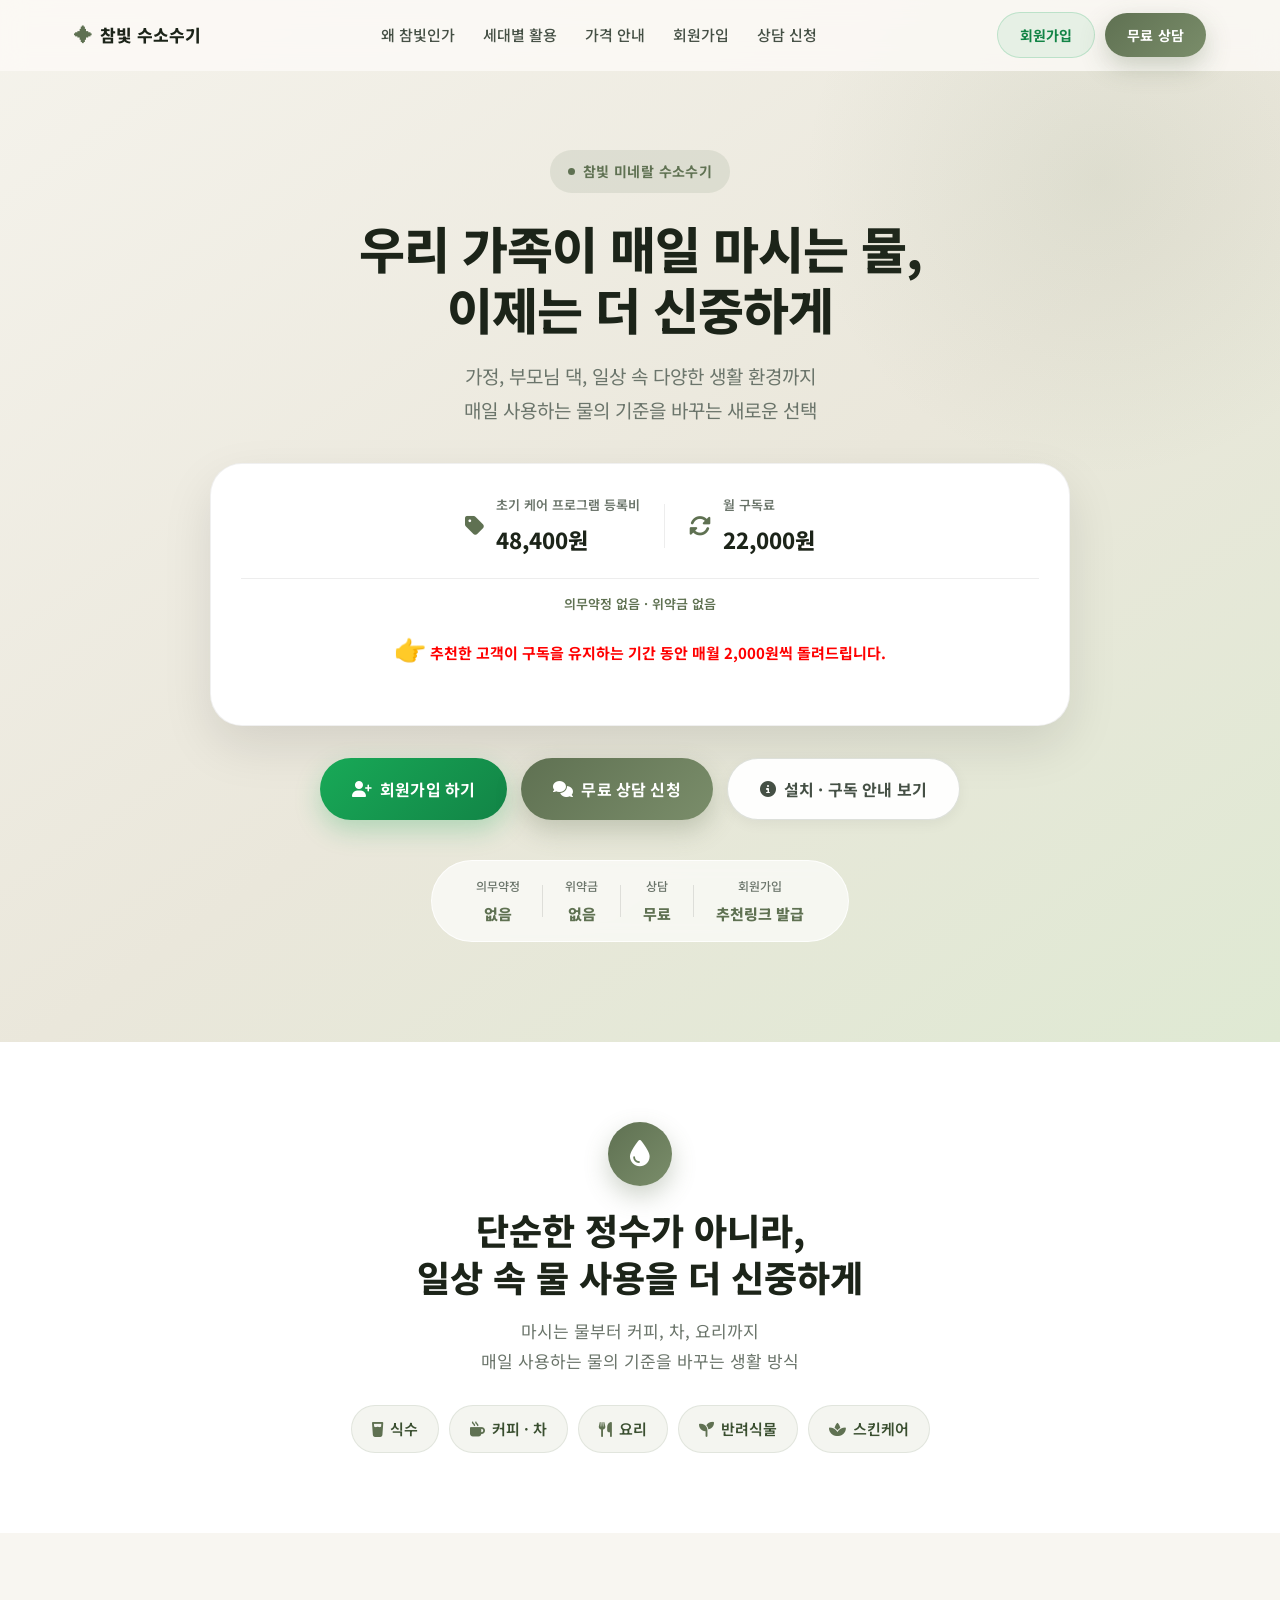
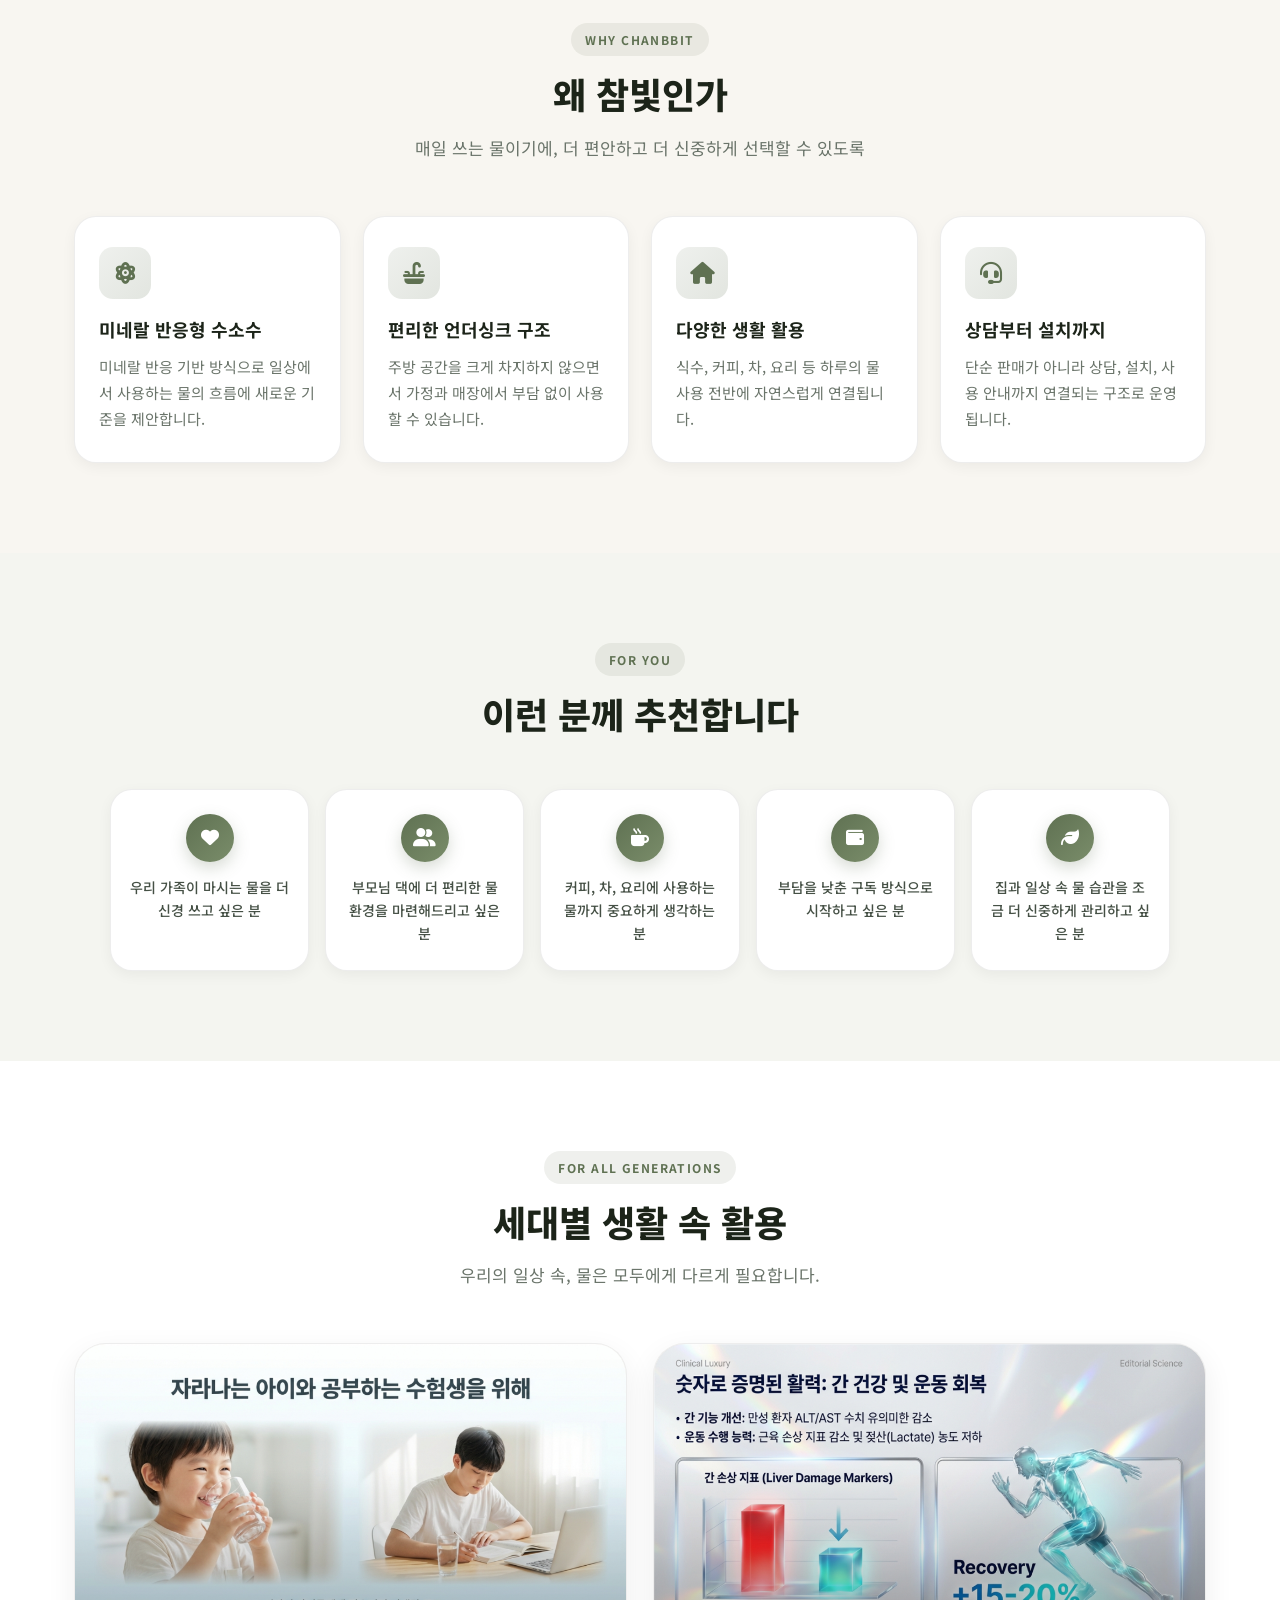
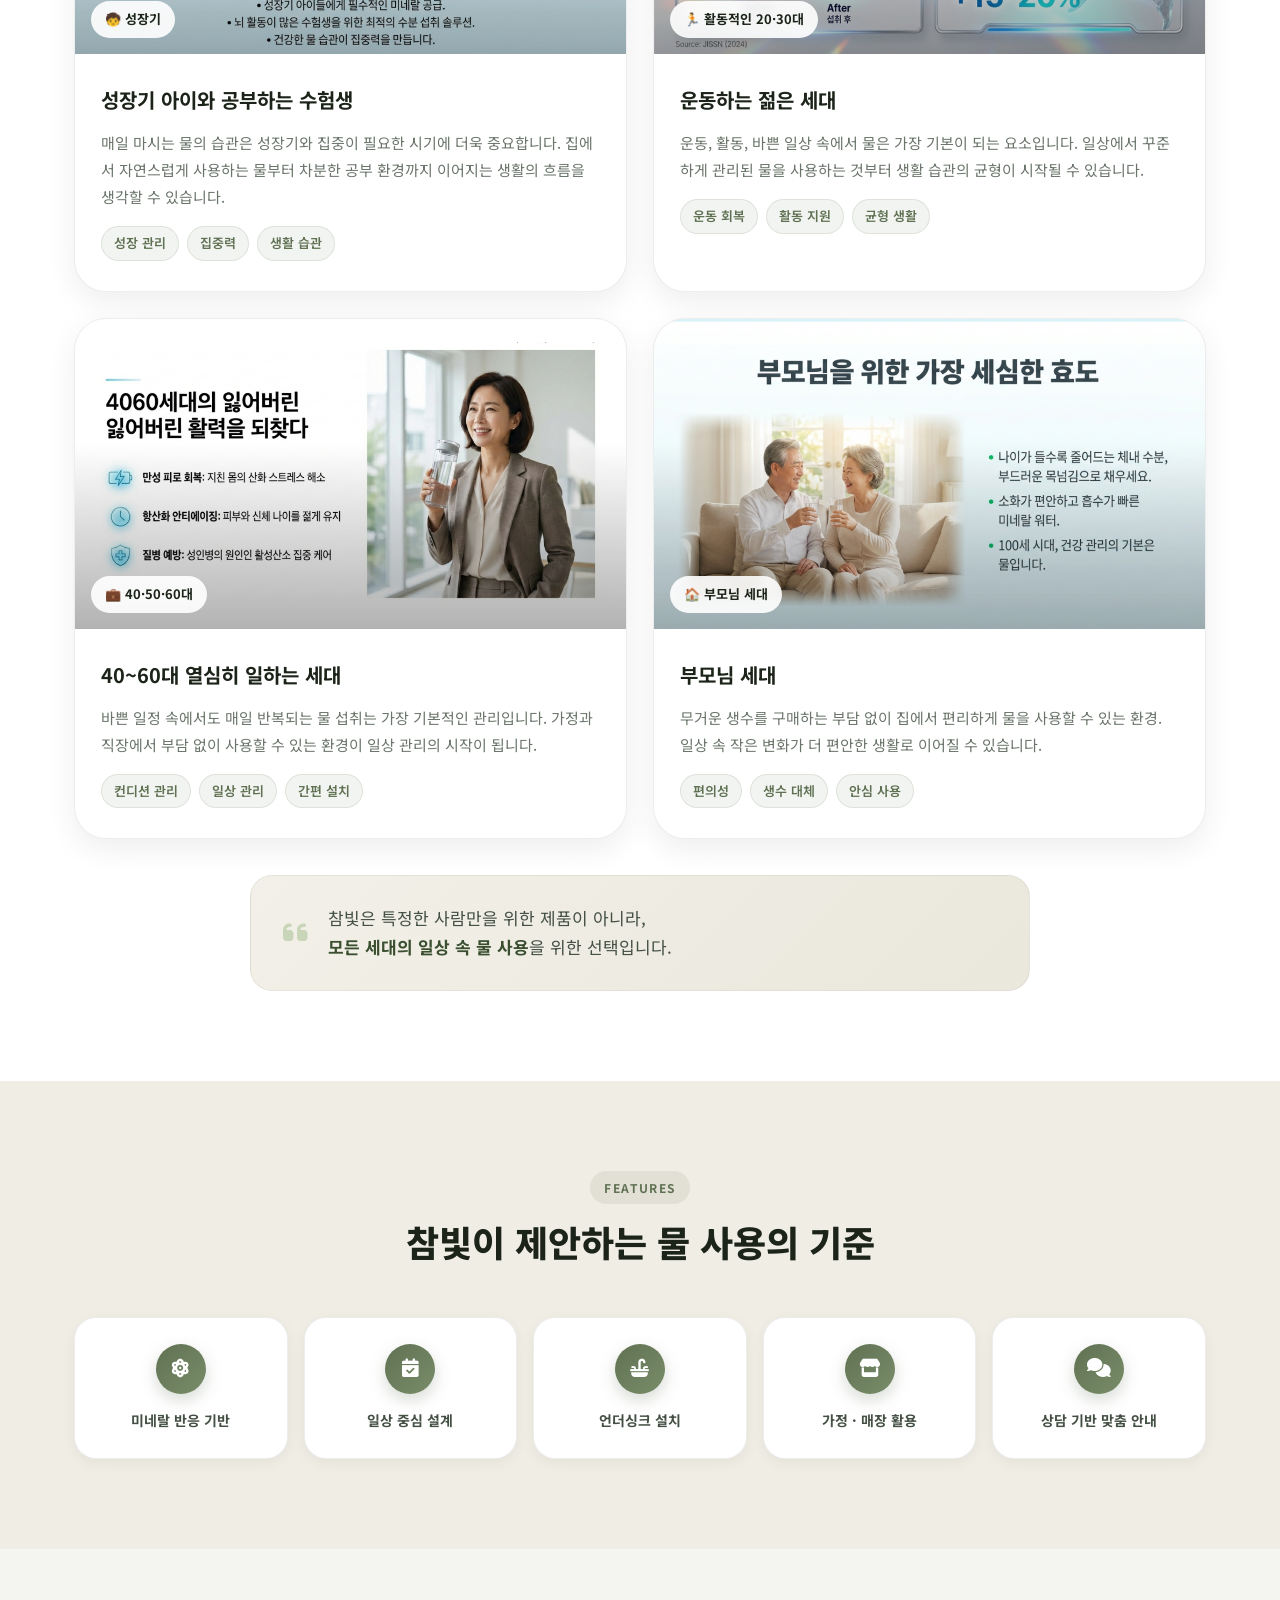
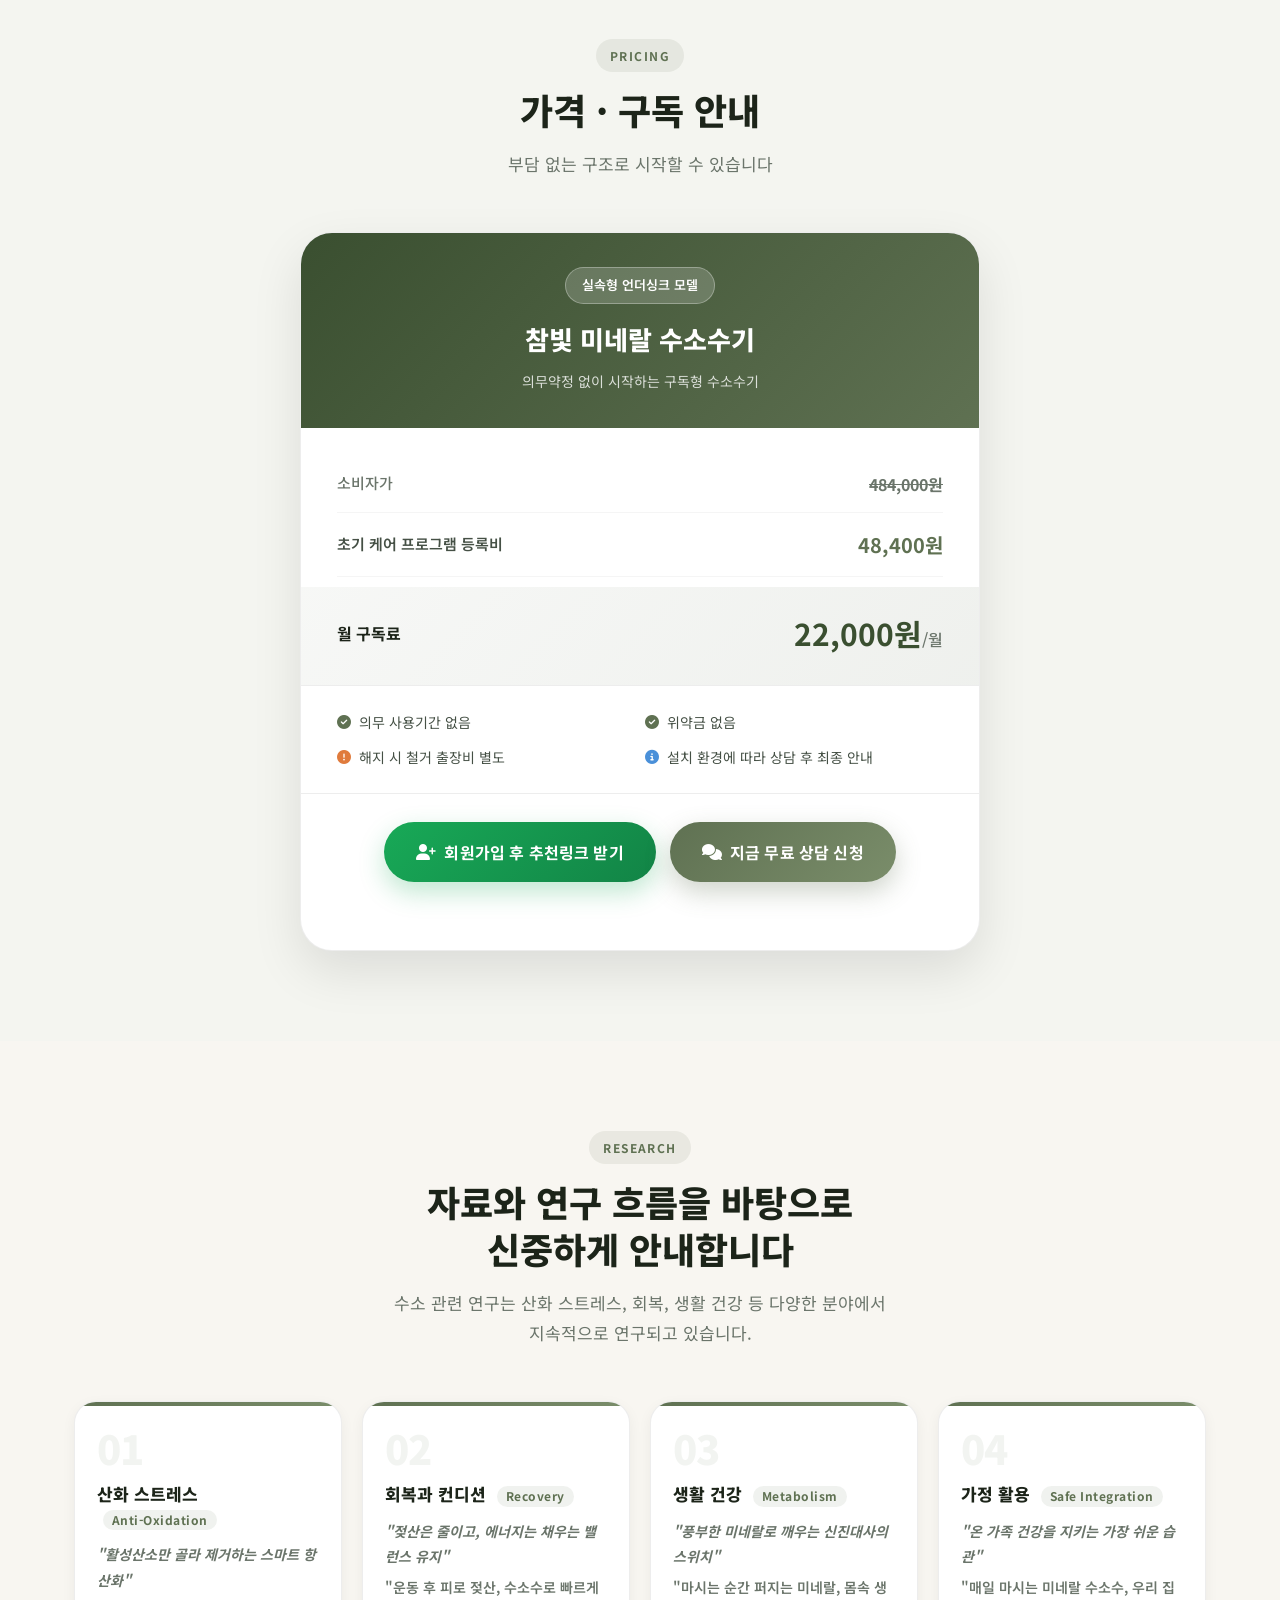
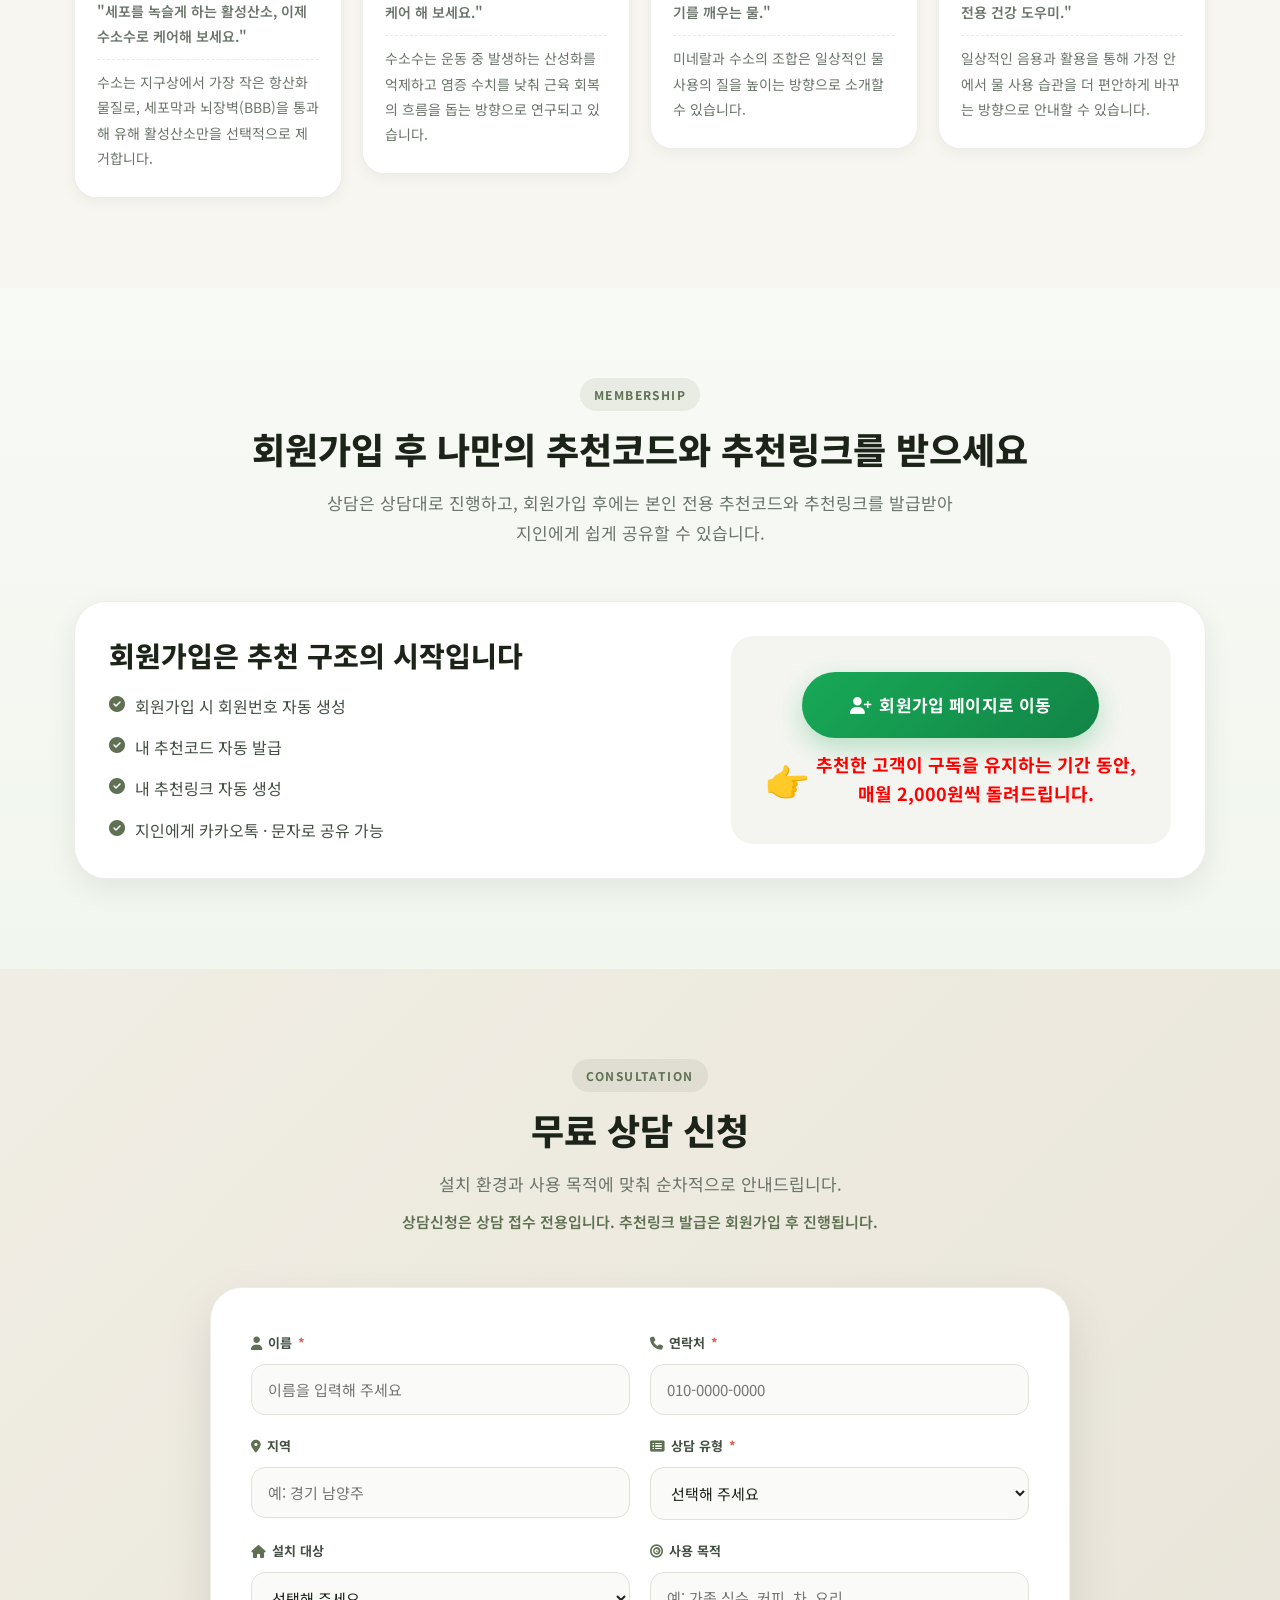
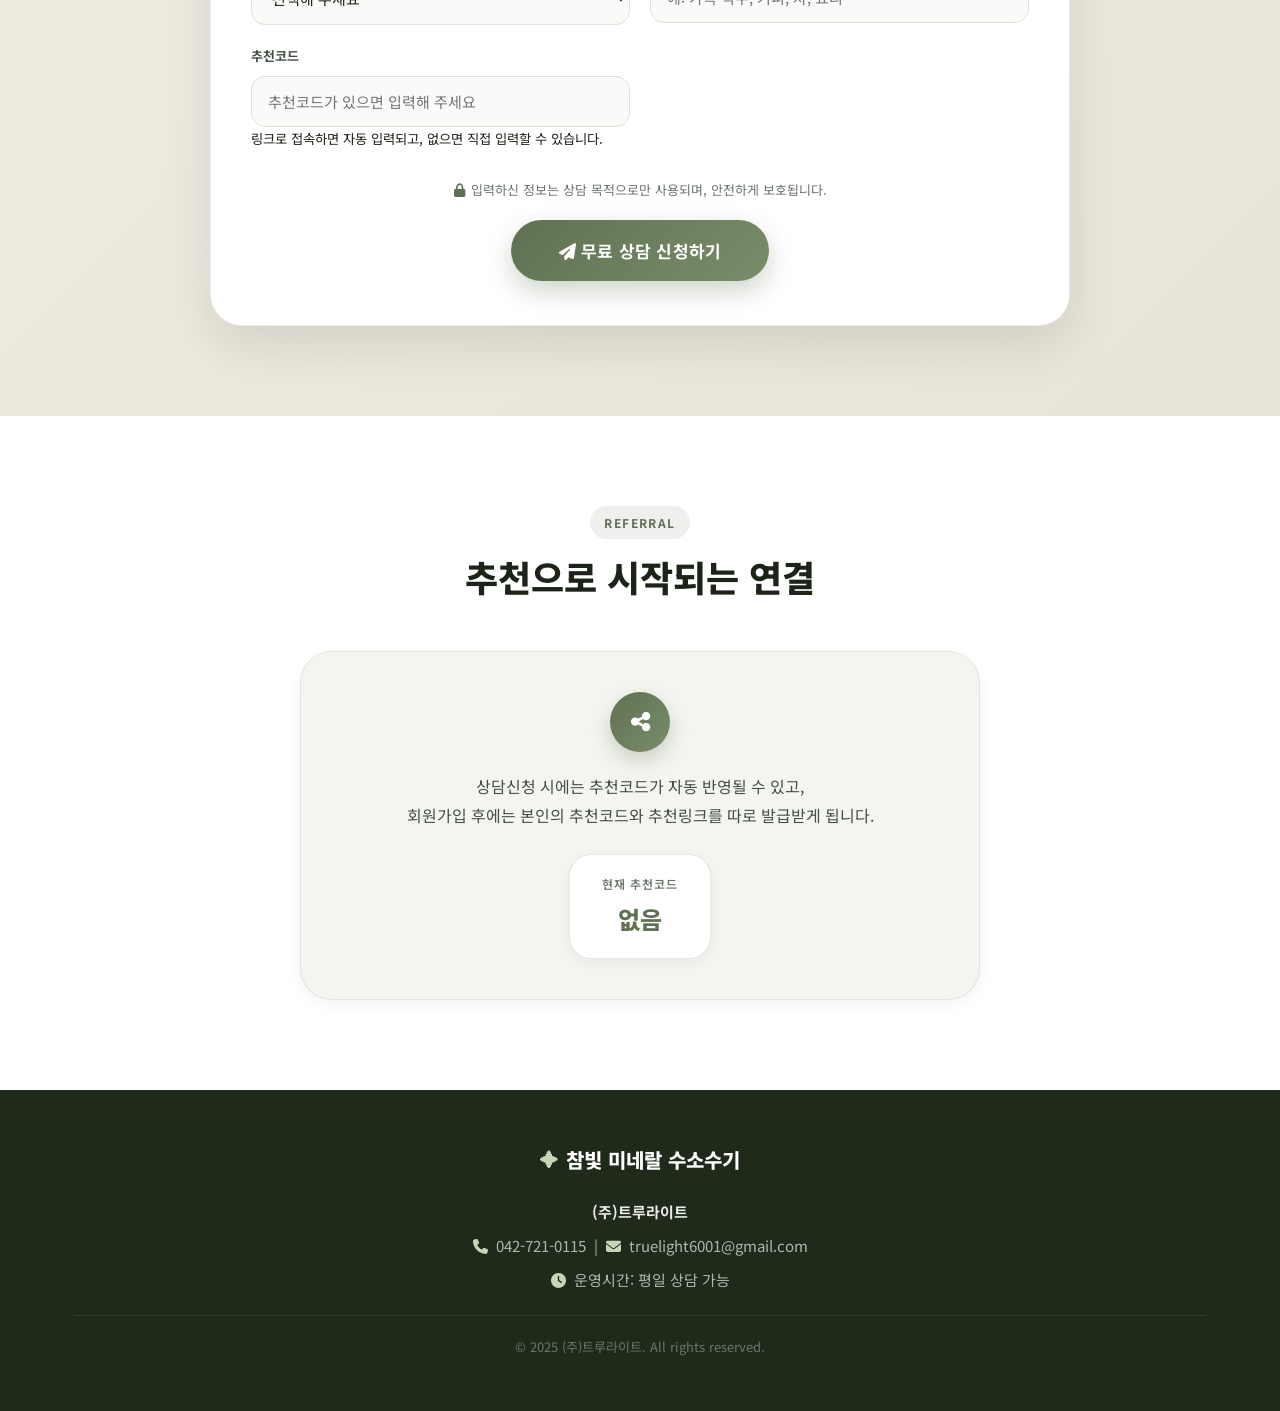
==== commit 50376173: "Update index.html" ====
--- a/index.html
+++ b/index.html
@@ -86,7 +86,7 @@
             </div>
             <div class="price-badge">의무약정 없음 · 위약금 없음</div>
             <p style="color: #ff0000; font-weight: 700; font-size: 15px; margin-top: 8px; text-align: center; line-height: 1.5;">
-            <span style="font-size: 26px;">👉</span><br>
+            <span style="font-size: 26px;">👉</span>
             추천한 고객이 구독을 유지하는 기간 동안 매월 2,000원씩 돌려드립니다.
             </p>
           </div>
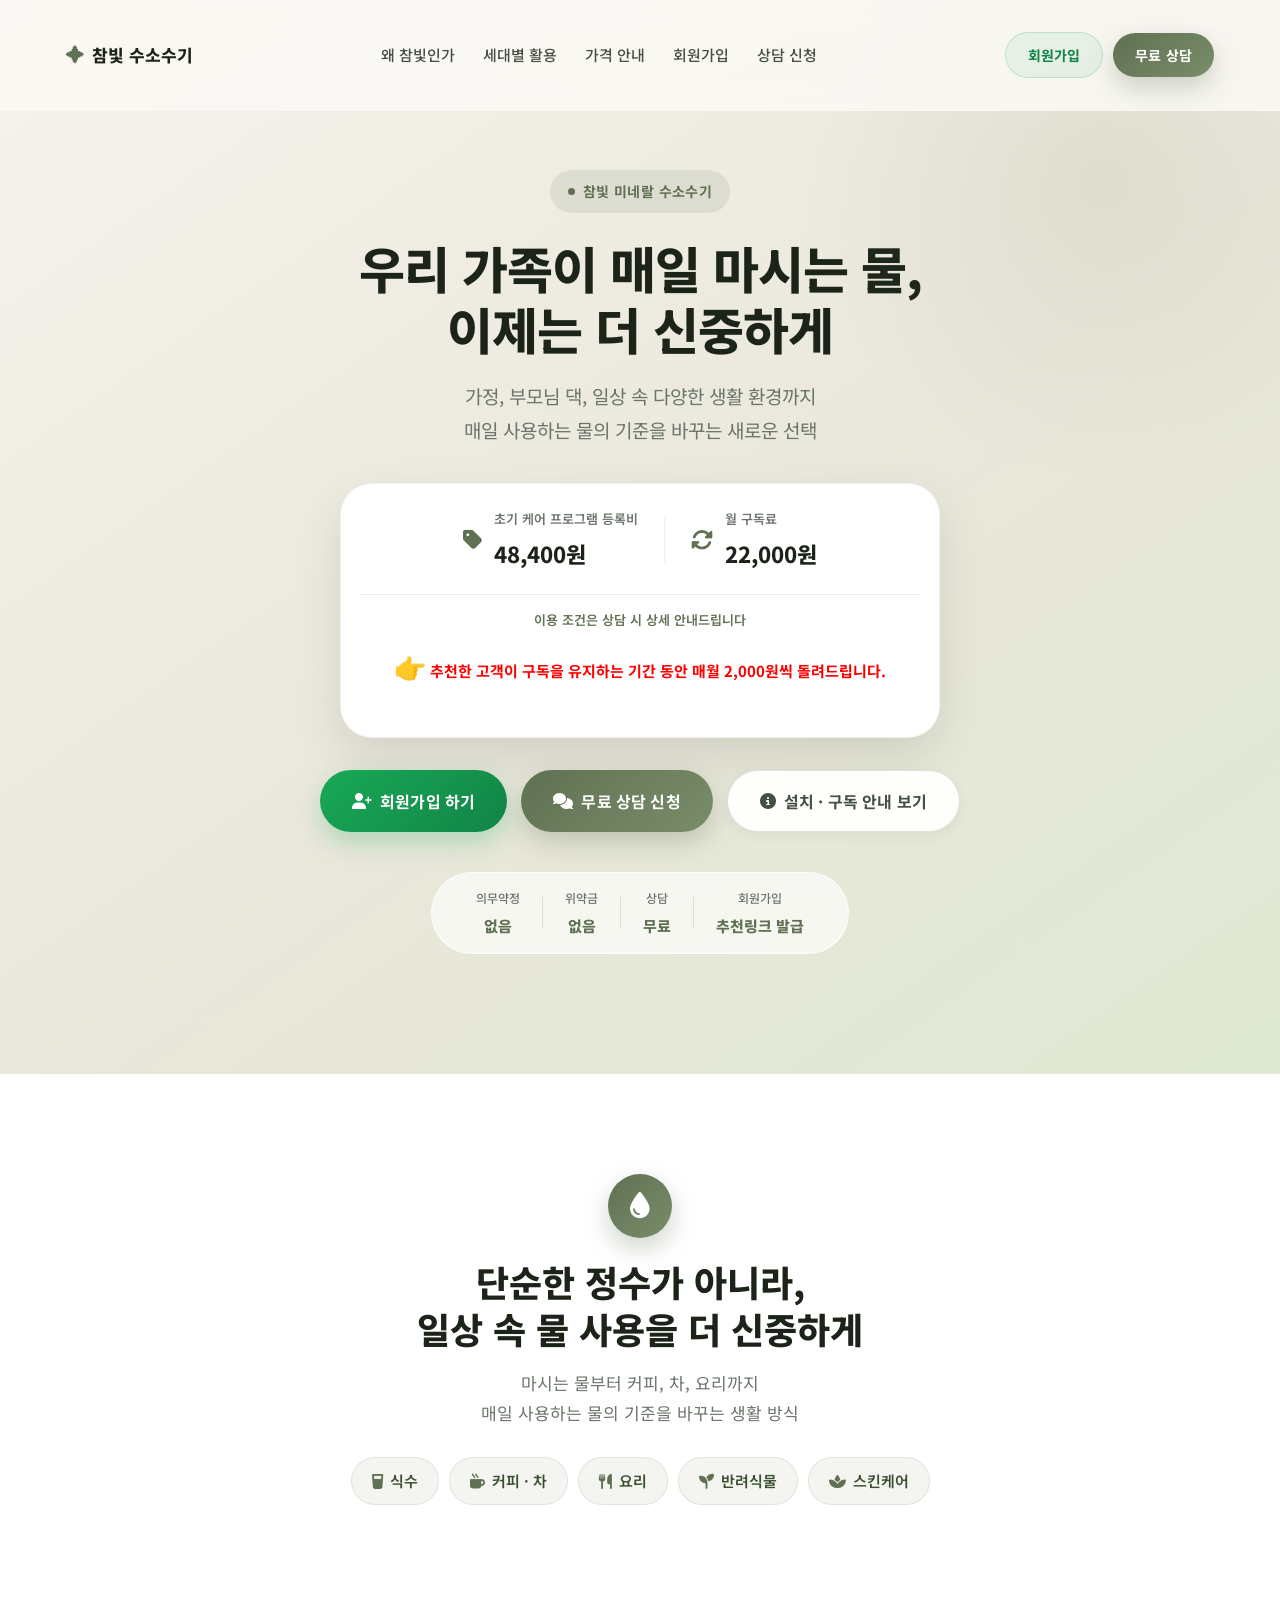
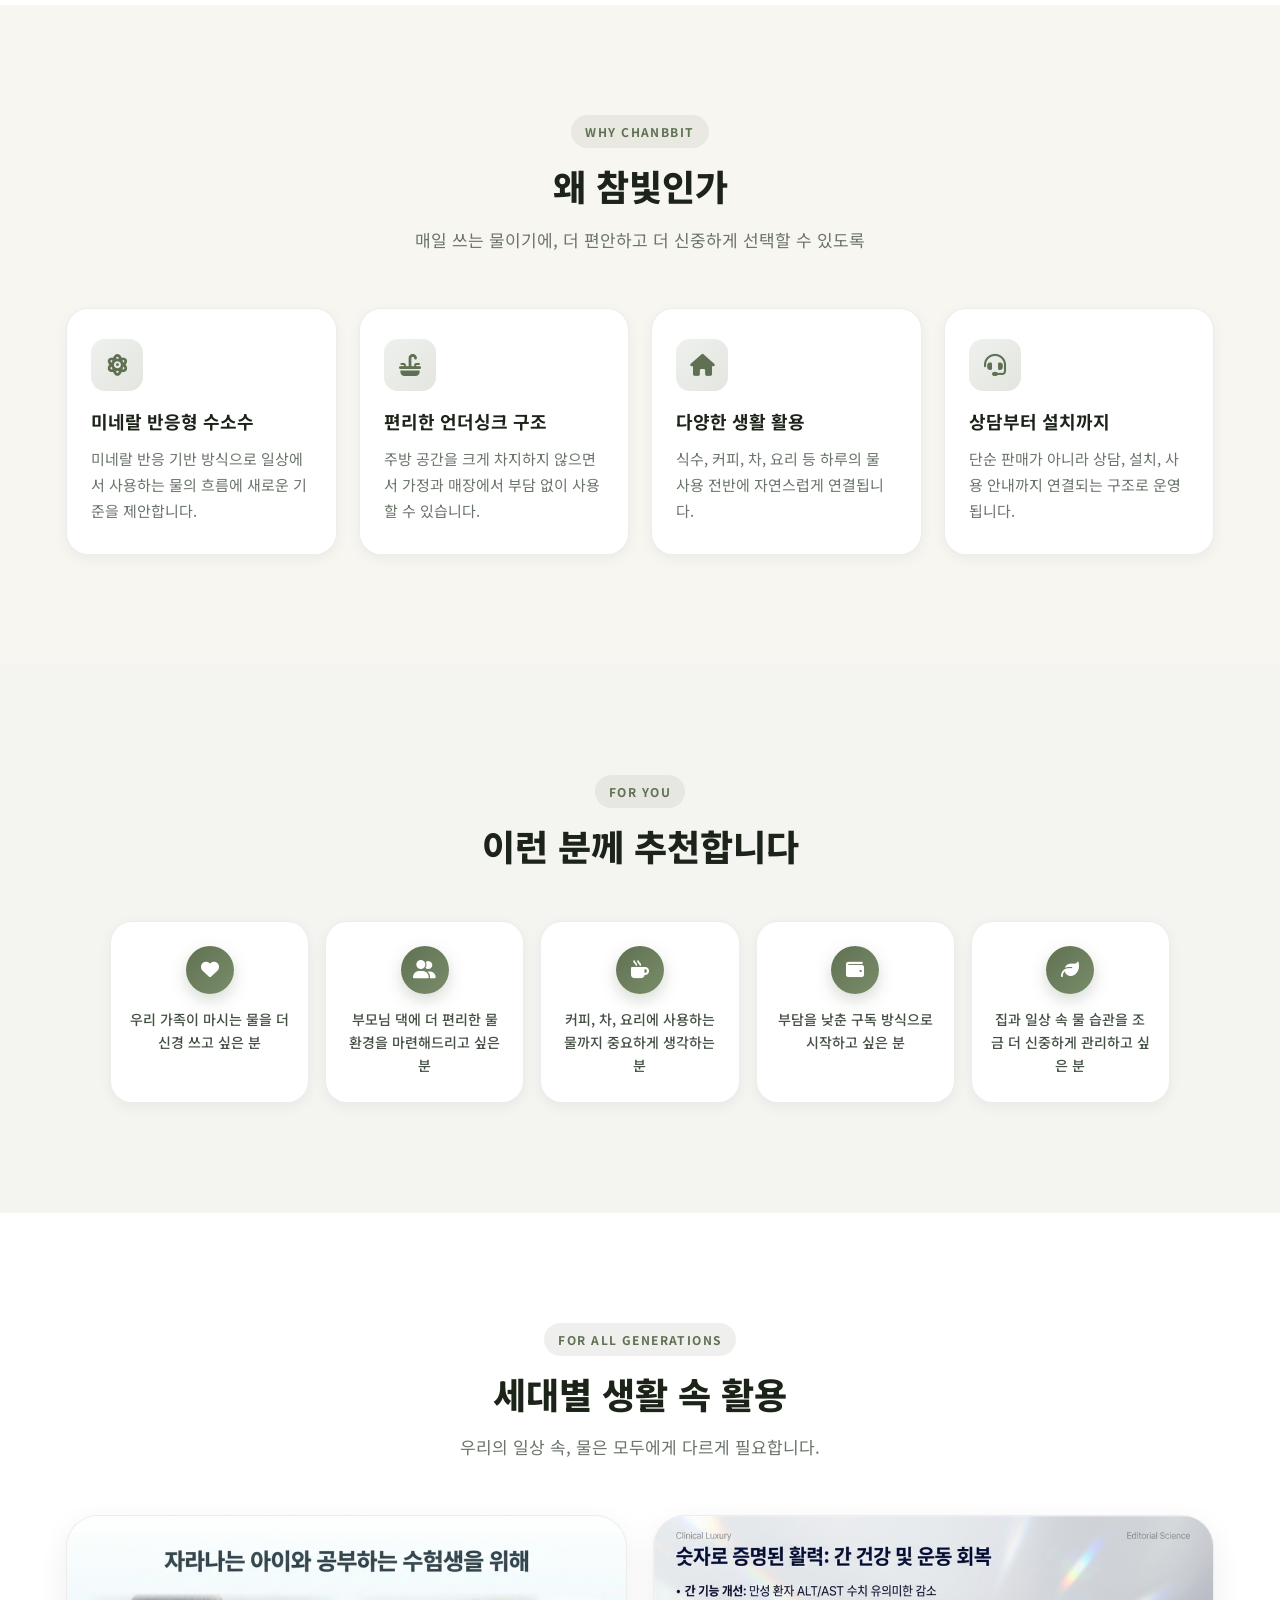
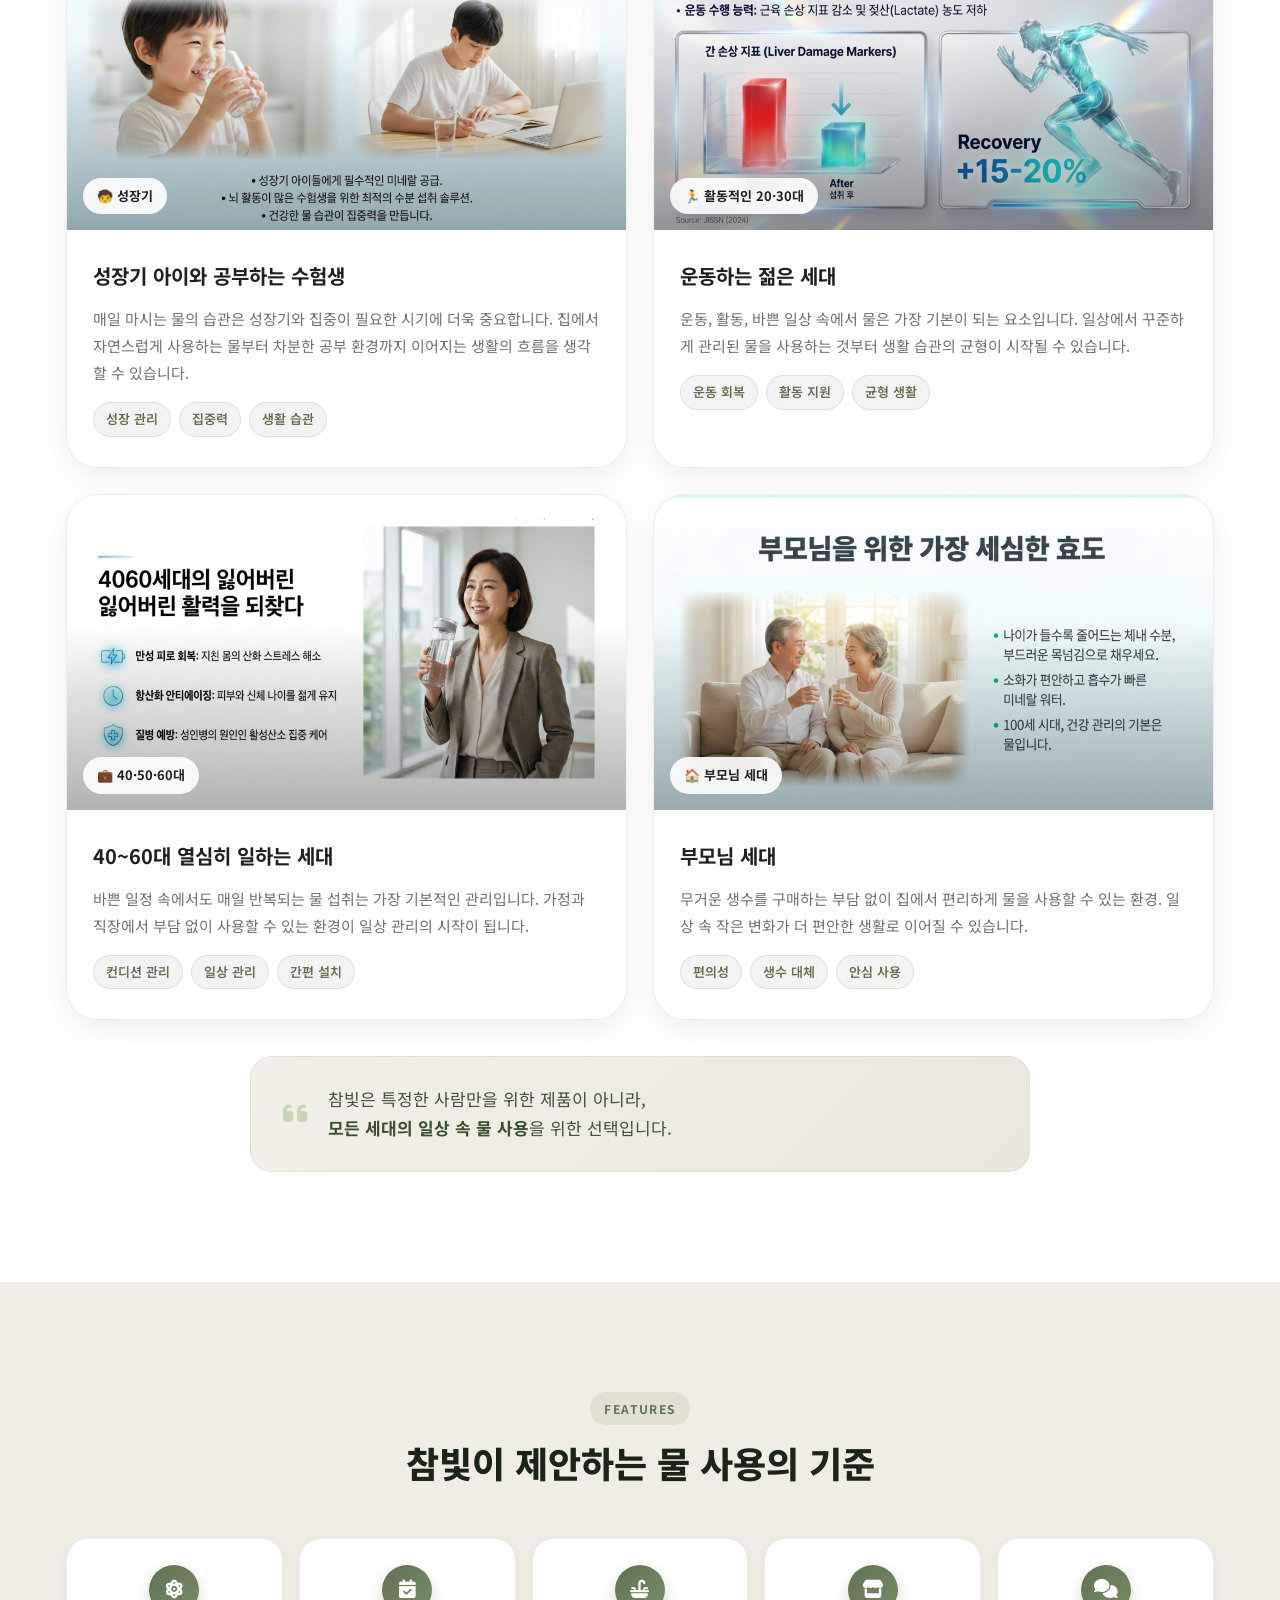
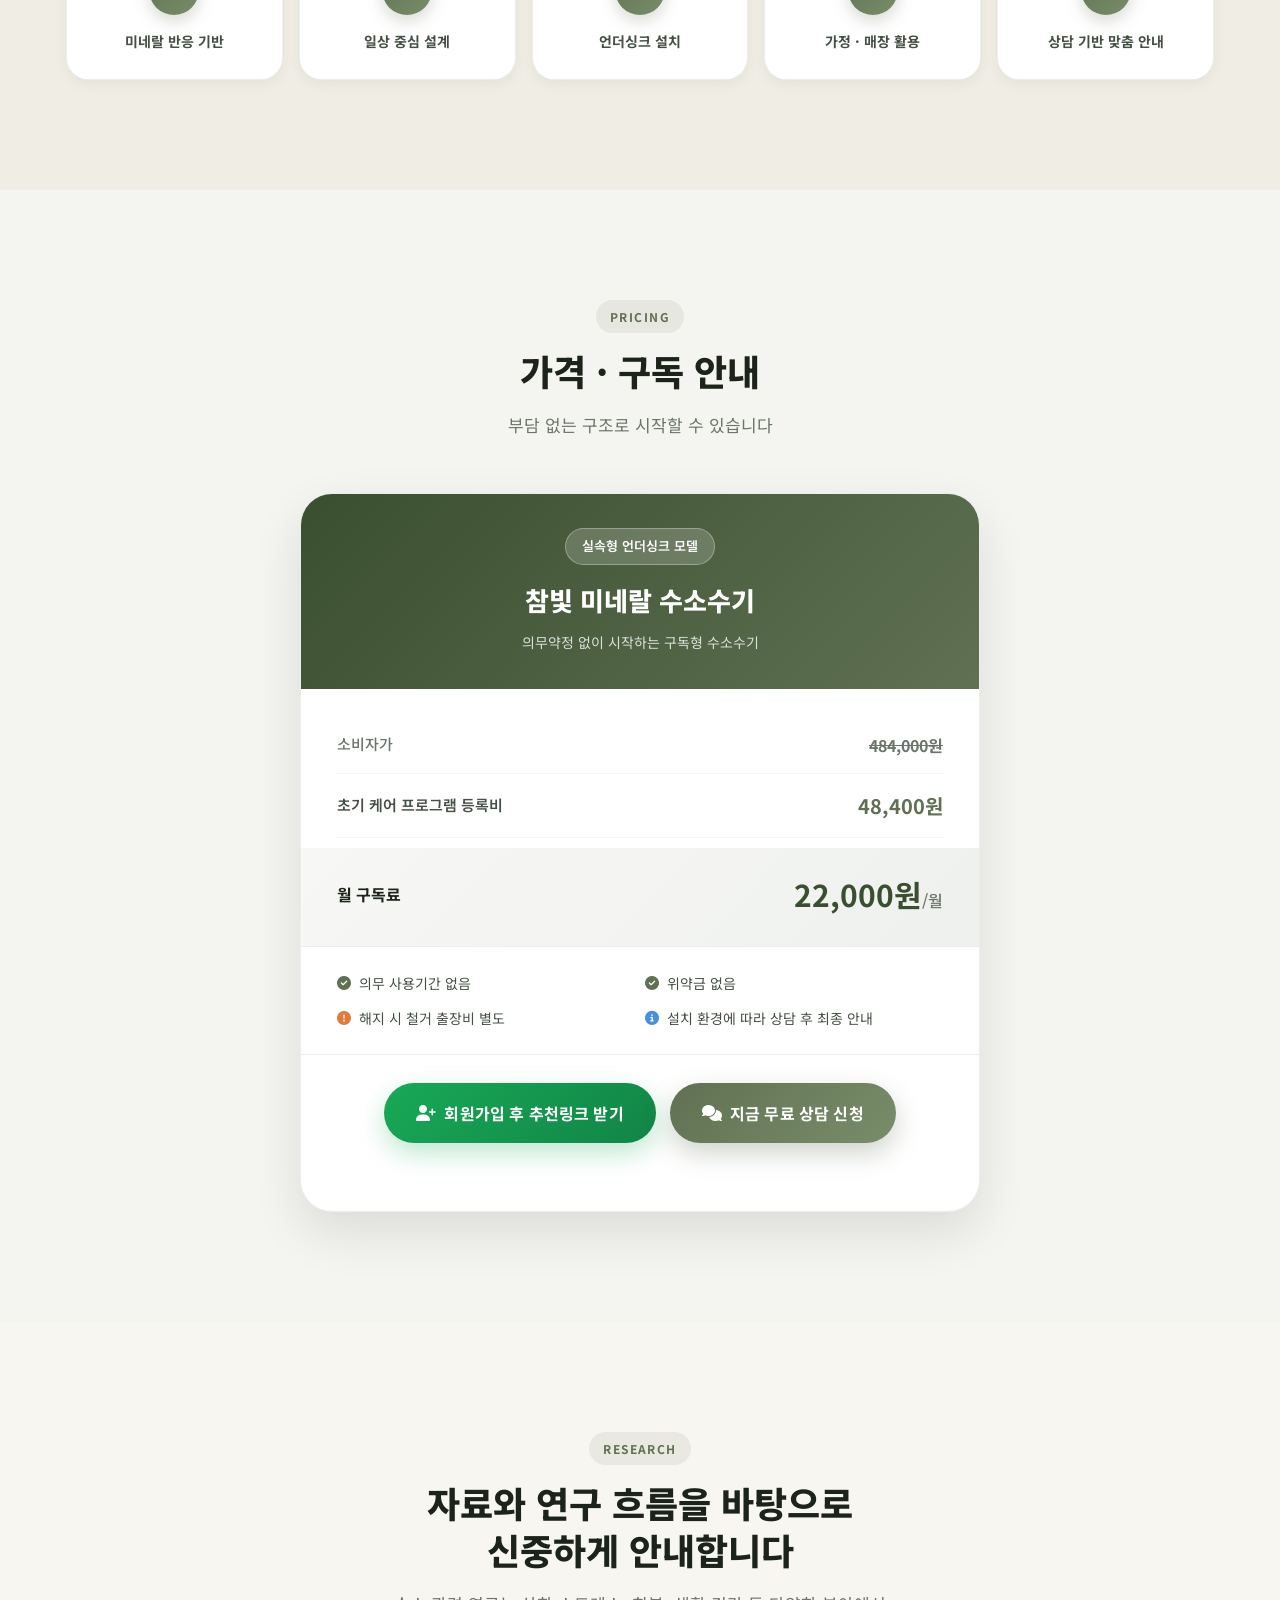
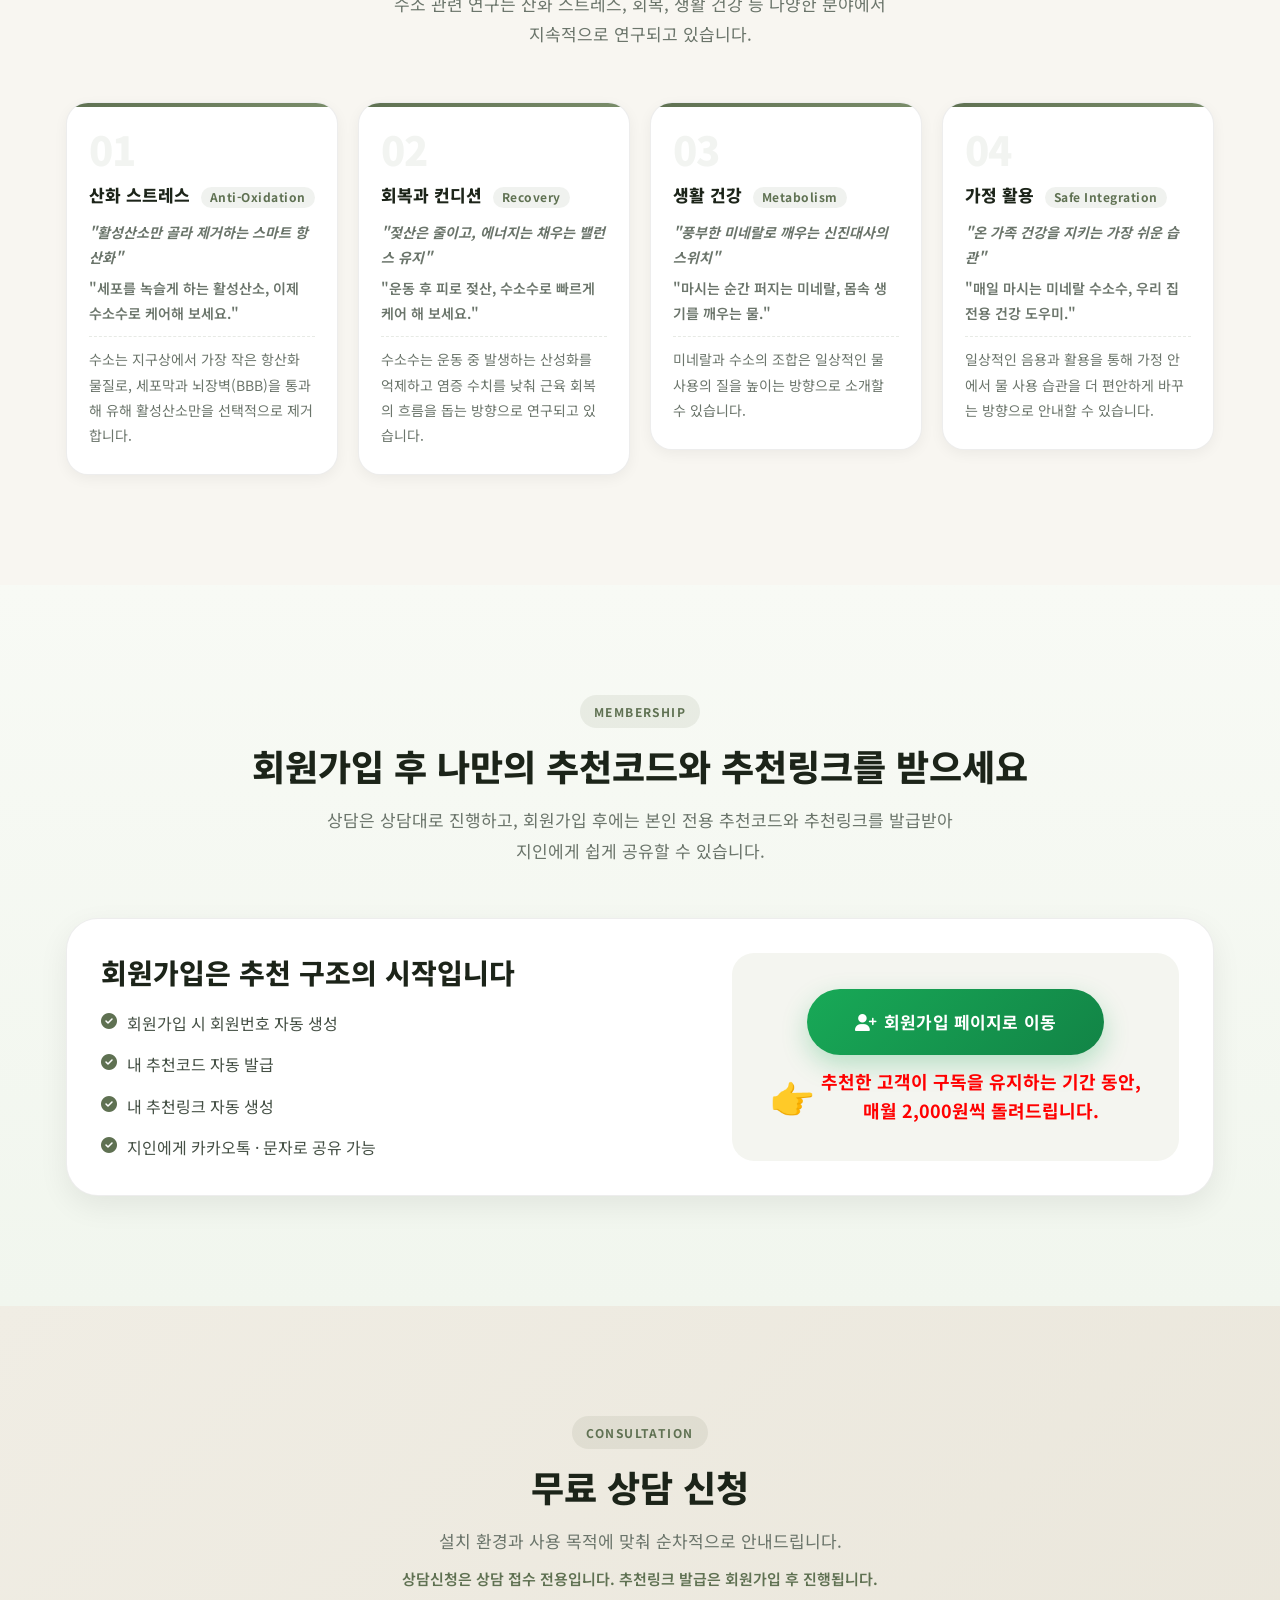
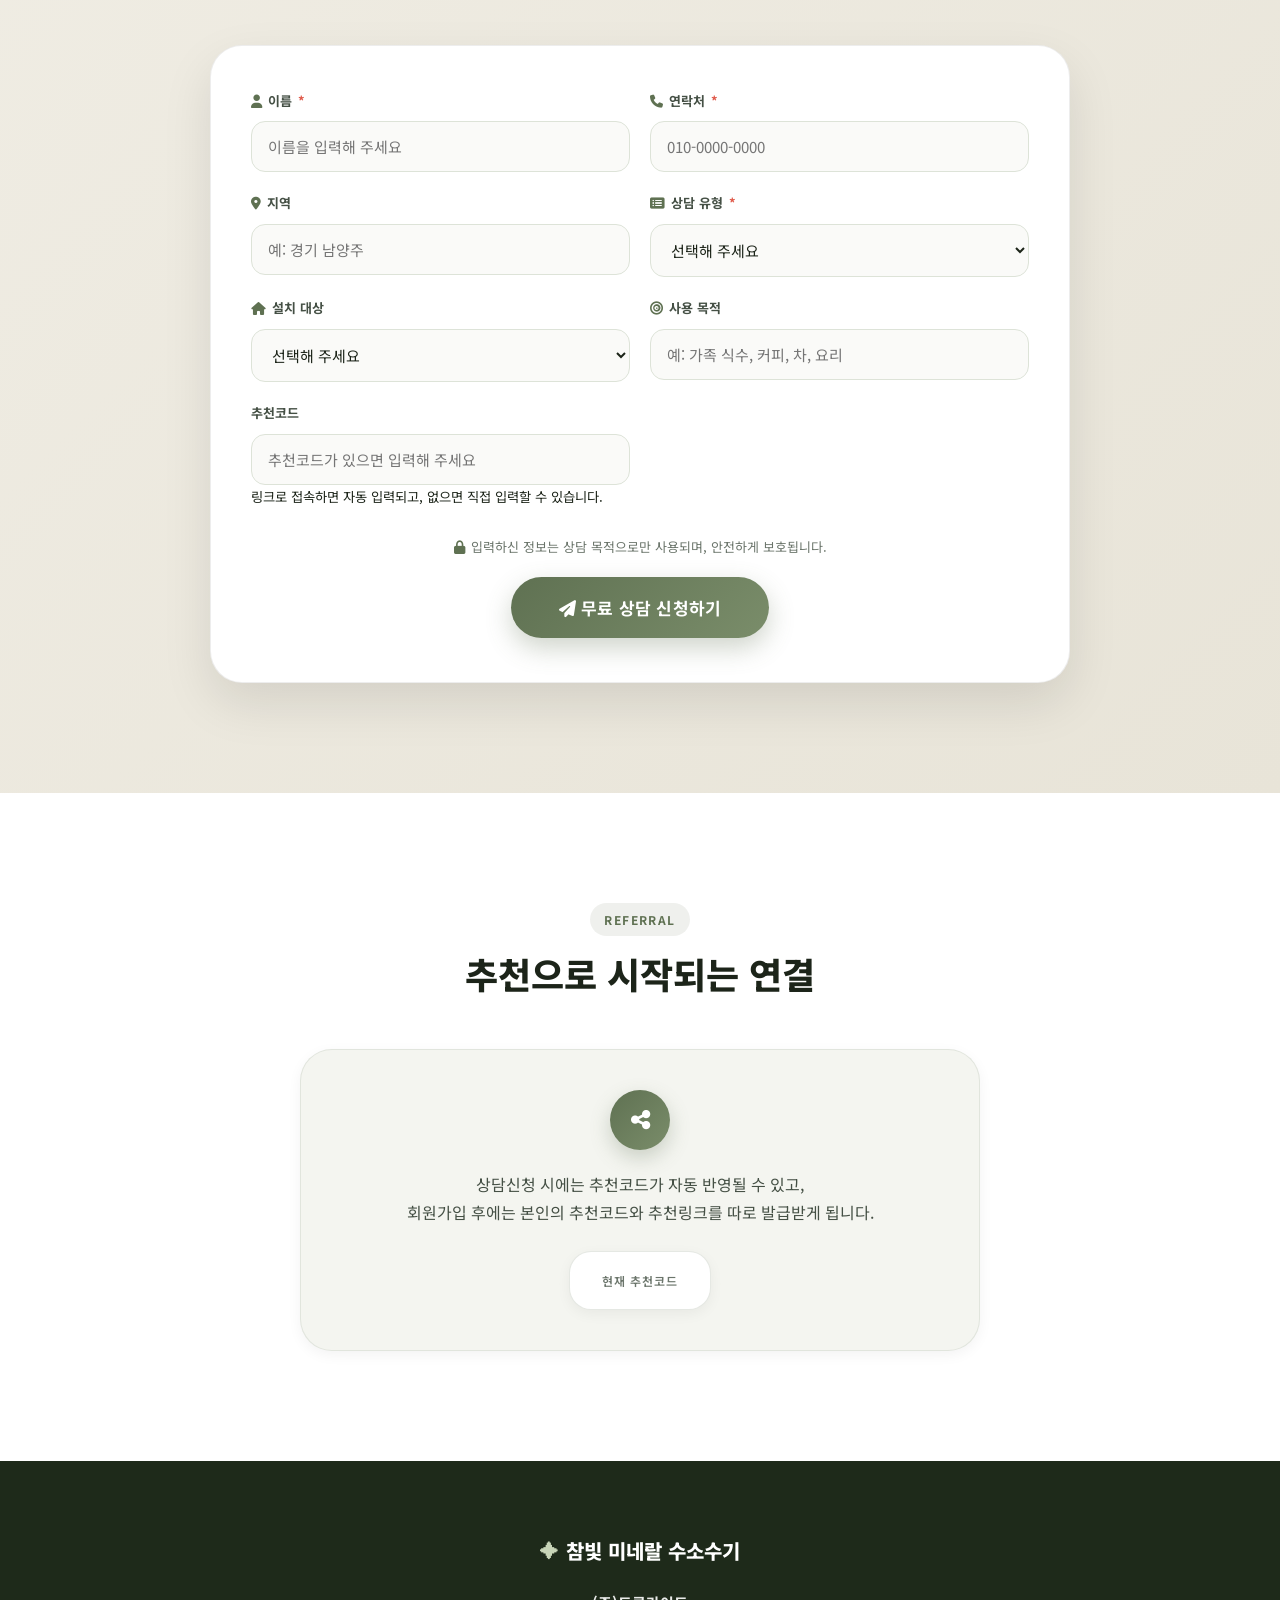
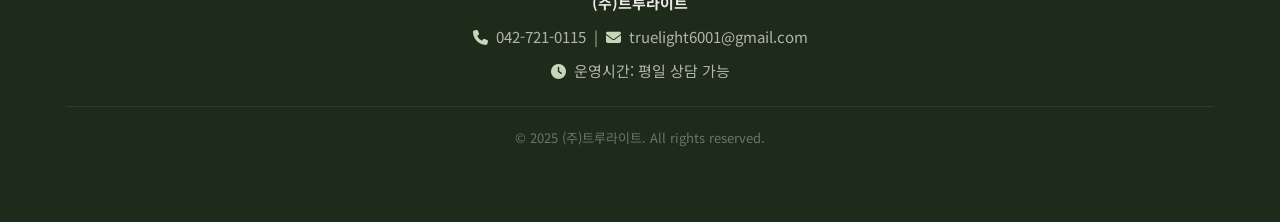
==== commit 7f45f1e9: "Update index.html" ====
--- a/index.html
+++ b/index.html
@@ -84,7 +84,7 @@
                 <span>22,000원</span>
               </div>
             </div>
-            <div class="price-badge">의무약정 없음 · 위약금 없음</div>
+            <div class="price-badge">이용 조건은 상담 시 상세 안내드립니다</div>
             <p style="color: #ff0000; font-weight: 700; font-size: 15px; margin-top: 8px; text-align: center; line-height: 1.5;">
             <span style="font-size: 26px;">👉</span>
             추천한 고객이 구독을 유지하는 기간 동안 매월 2,000원씩 돌려드립니다.
--- a/css/style.css
+++ b/css/style.css
@@ -62,7 +62,7 @@
   width: 100%;
   max-width: 1180px;
   margin: 0 auto;
-  padding: 0 24px;
+  padding: 20px 16px;
 }
 
 .section {
@@ -318,17 +318,21 @@
 }
 
 .hero-price-box {
-  display: inline-flex;
-  align-items: center;
-  gap: 0;
+  display: flex; /* 👈 이게 핵심 */
+  align-items: center;
+  justify-content: center;
+  flex-wrap: wrap;
+
+  max-width: 600px; /* 👈 가로 줄이기 */
+  margin: 0 auto;
+
   background: #fff;
   border-radius: var(--radius-lg);
   border: 1px solid rgba(0,0,0,0.06);
   box-shadow: var(--shadow-lg);
-  padding: 22px 30px;
-  flex-wrap: wrap;
-  justify-content: center;
-  gap: 4px;
+
+  padding: 16px 18px;
+  gap: 6px;
 }
 
 .price-item {
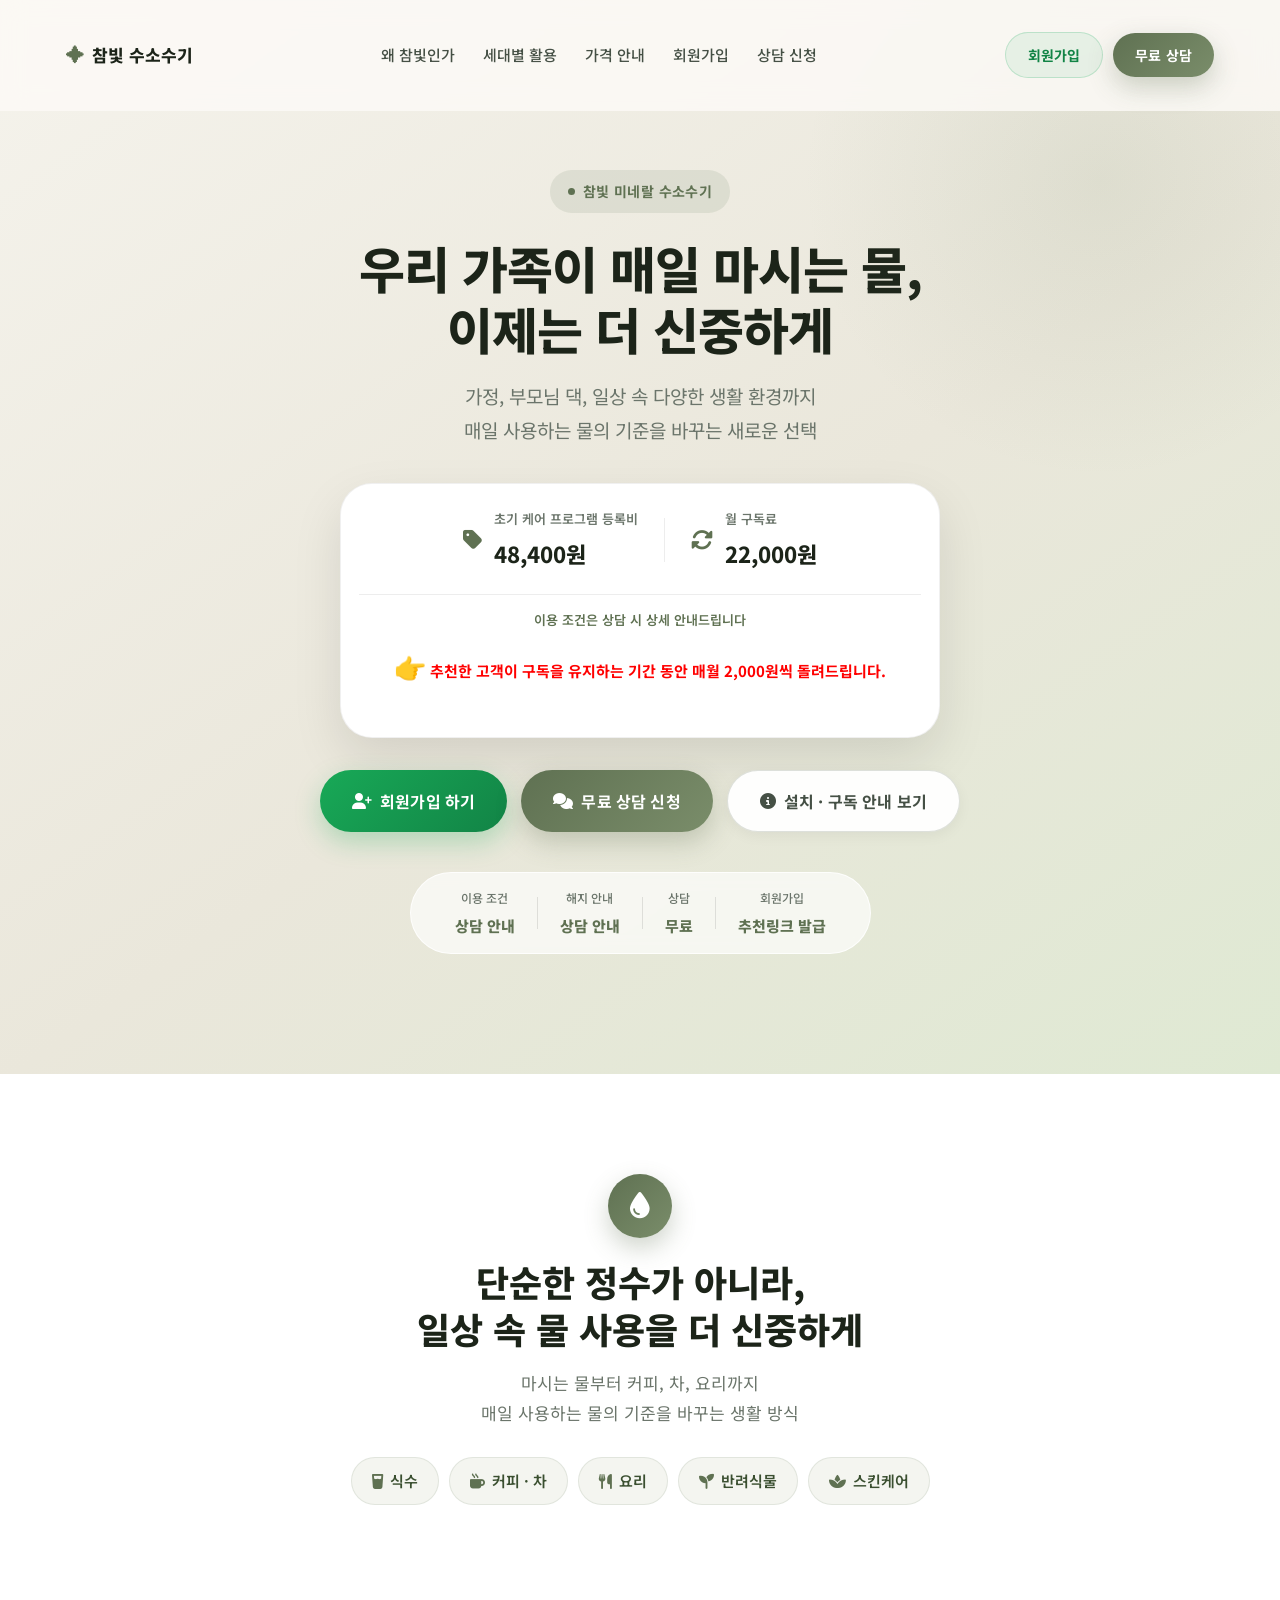
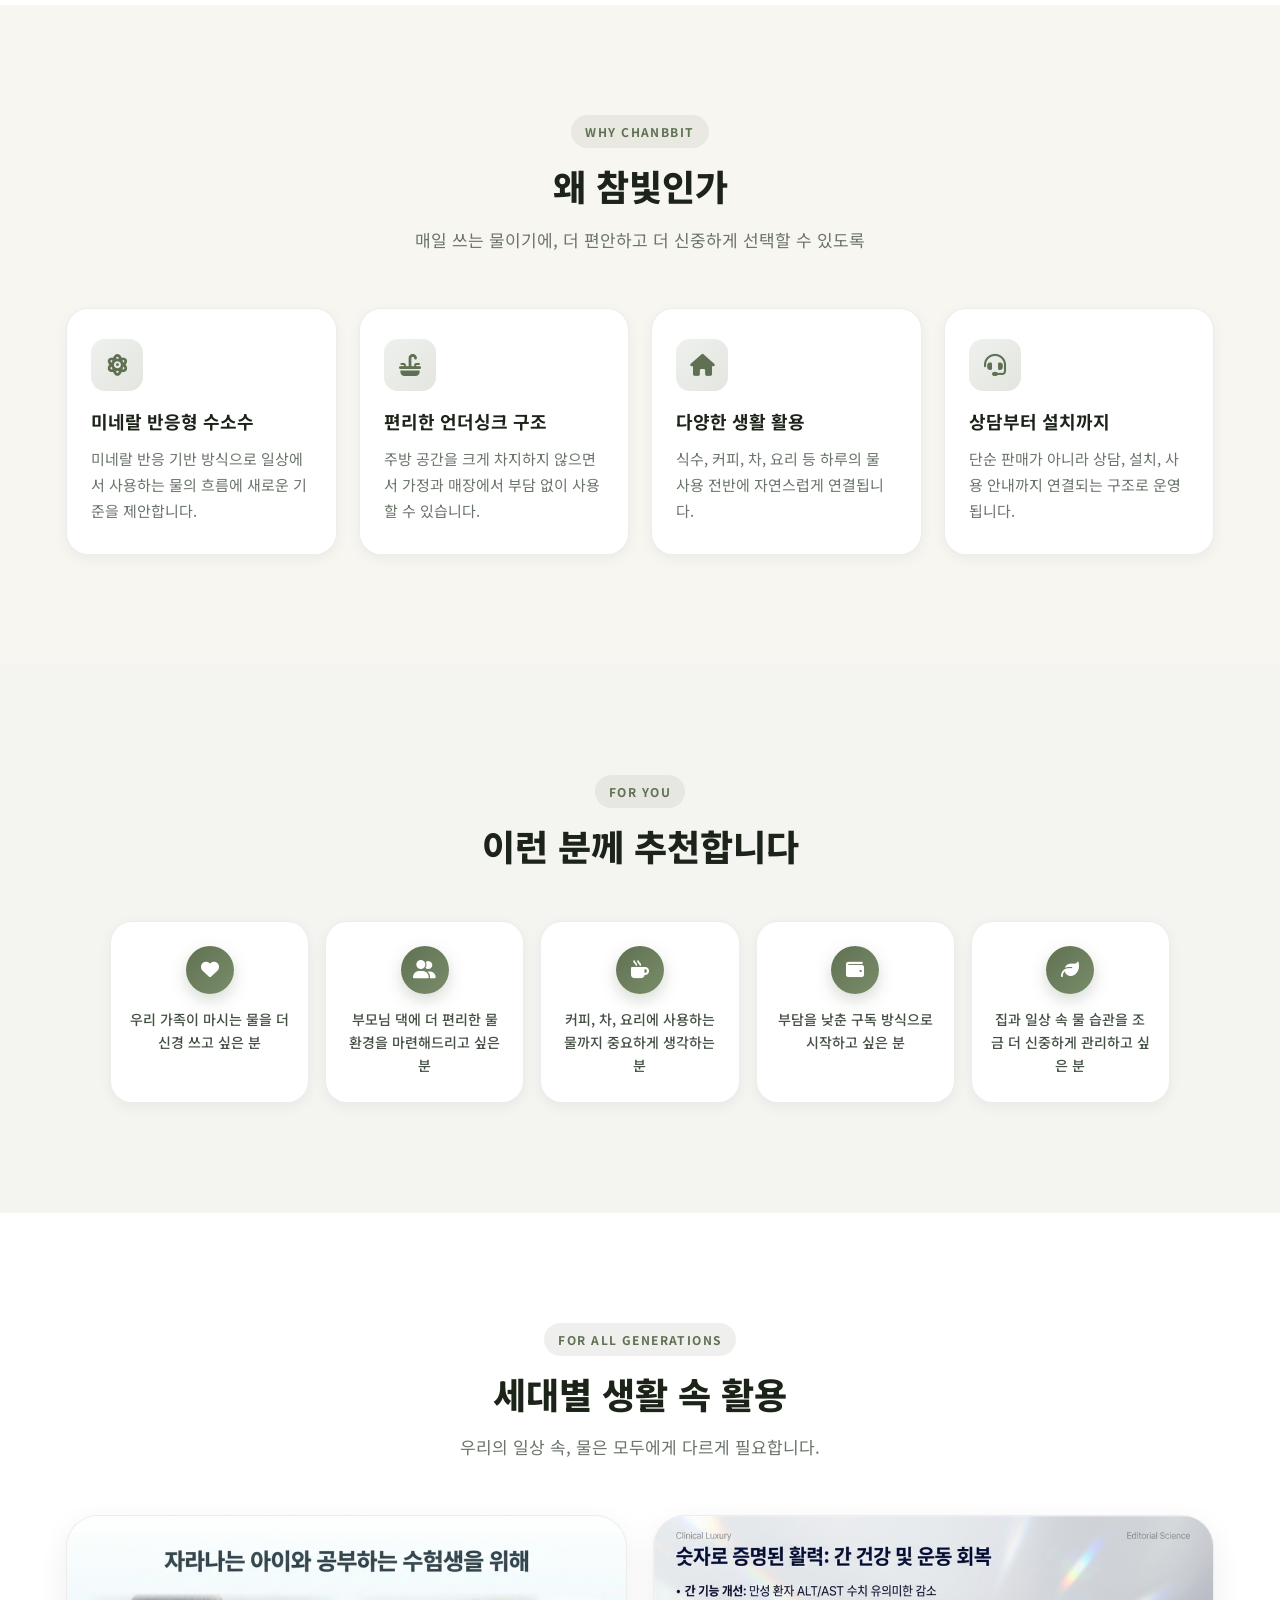
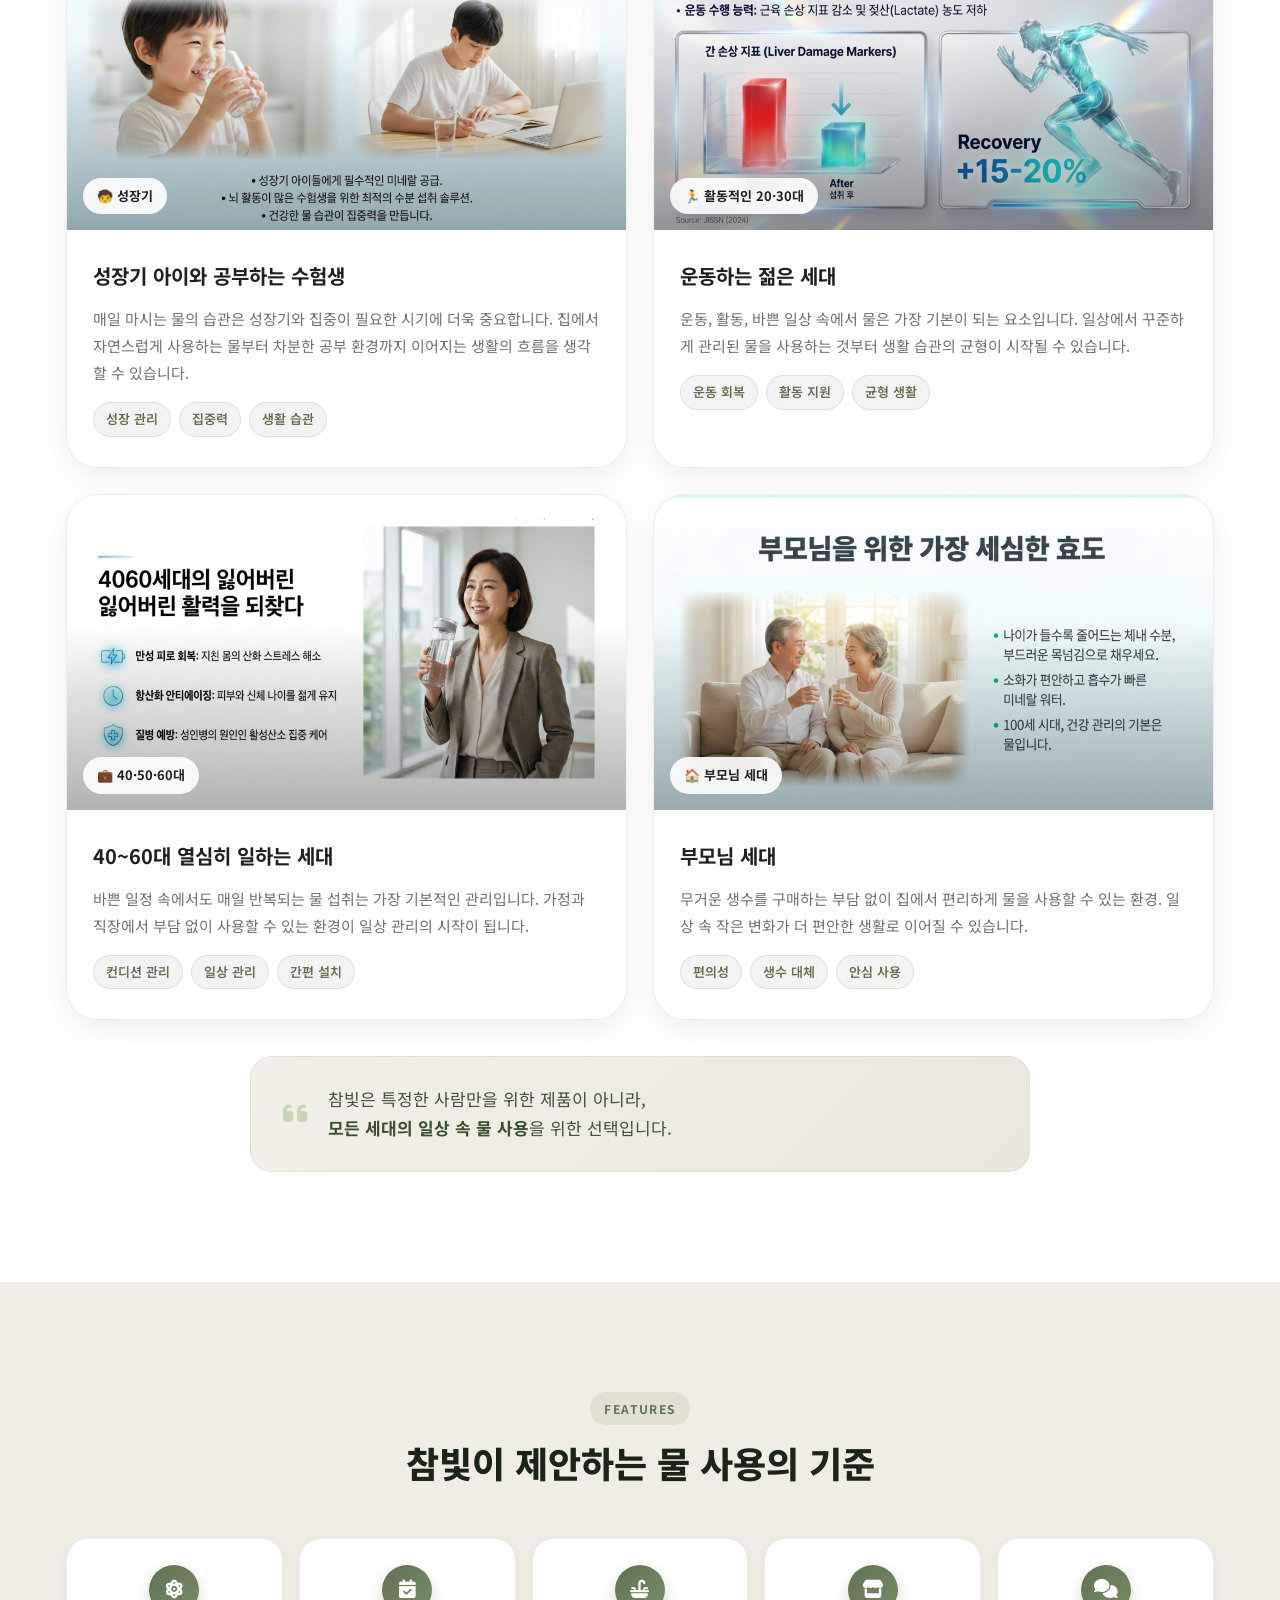
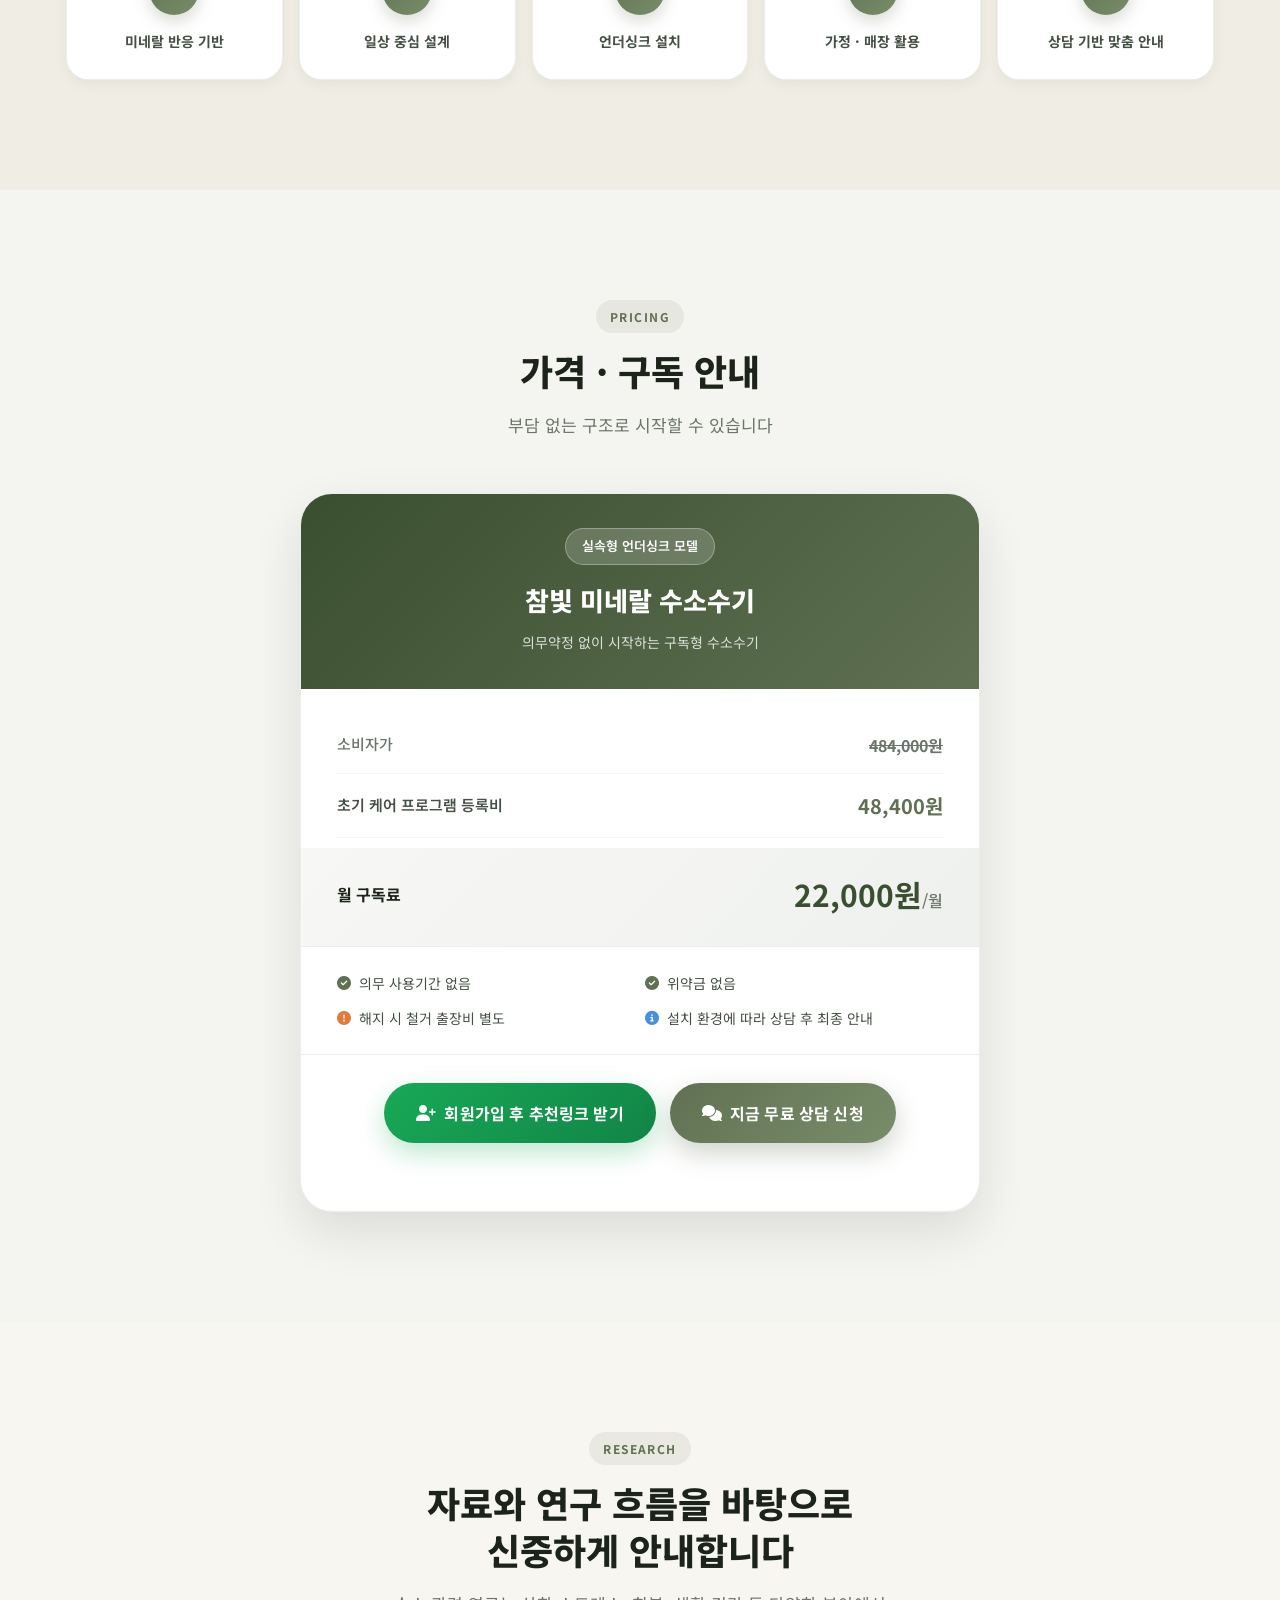
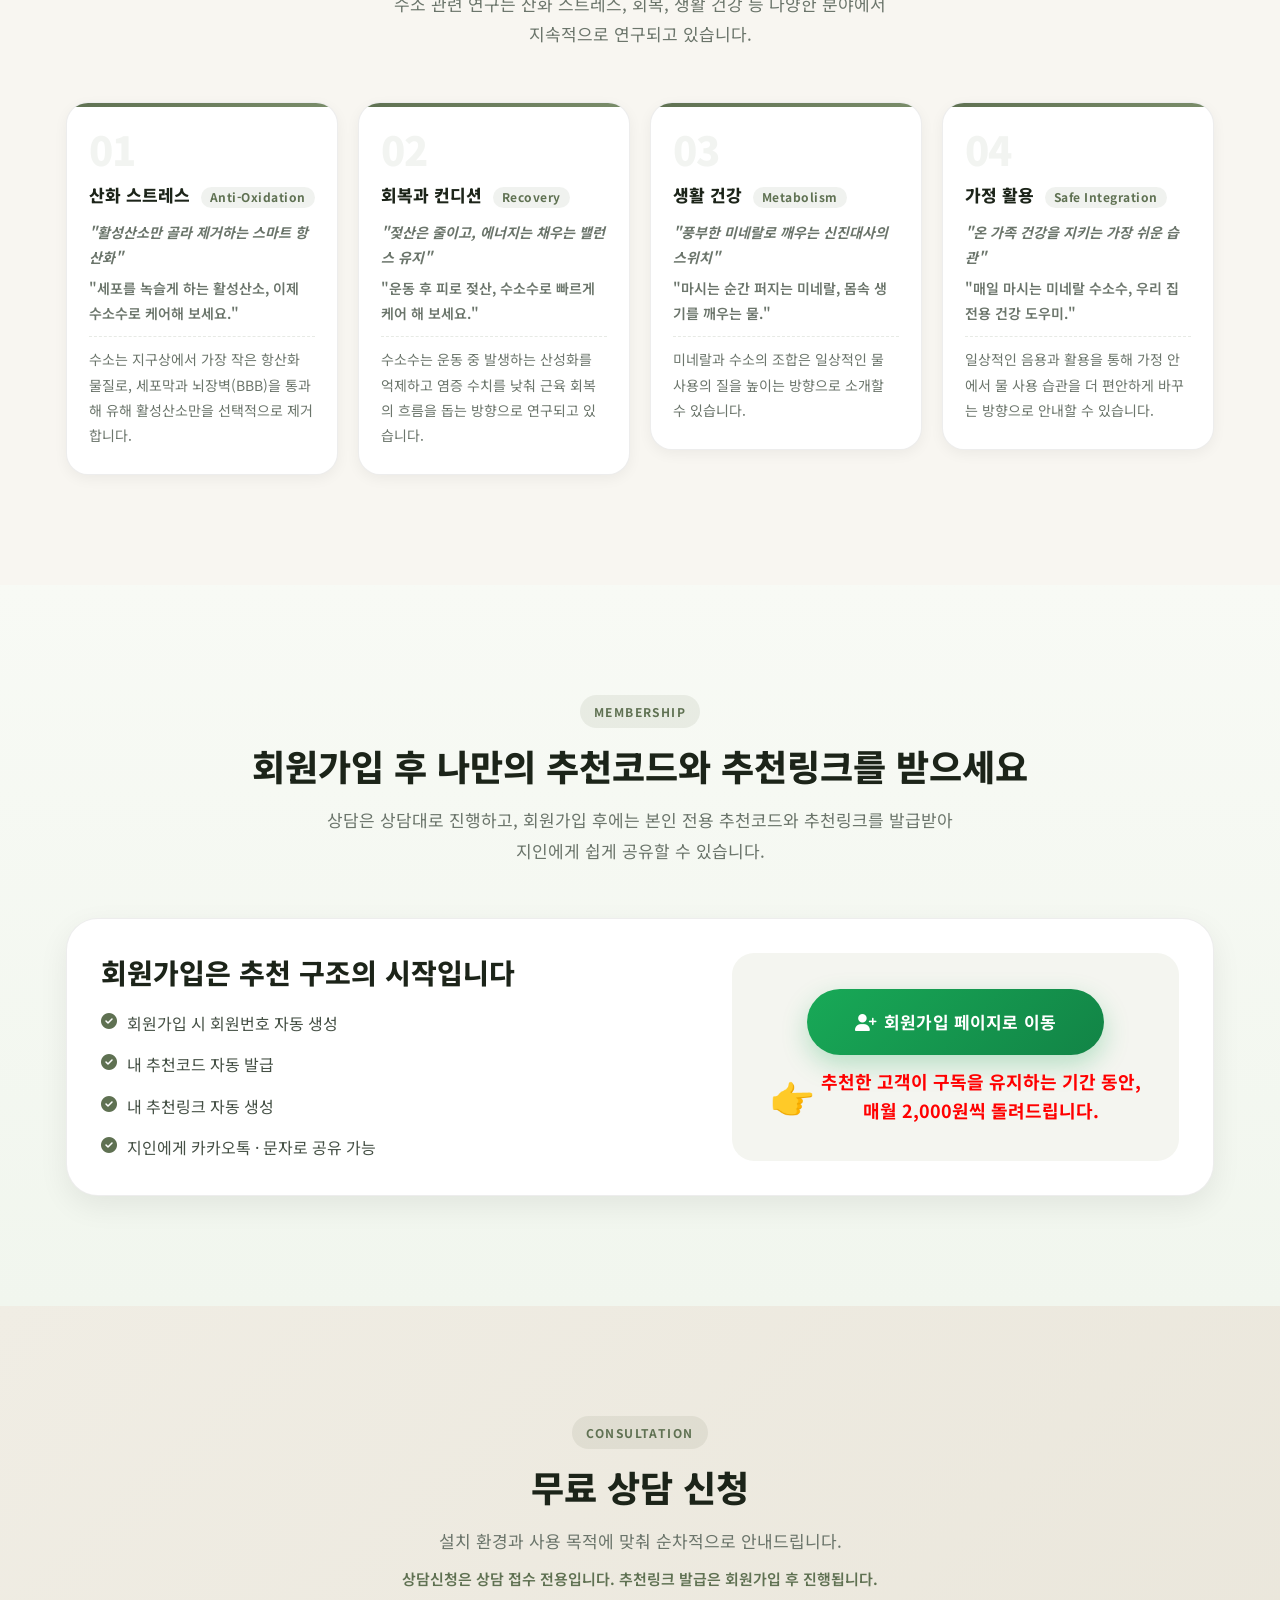
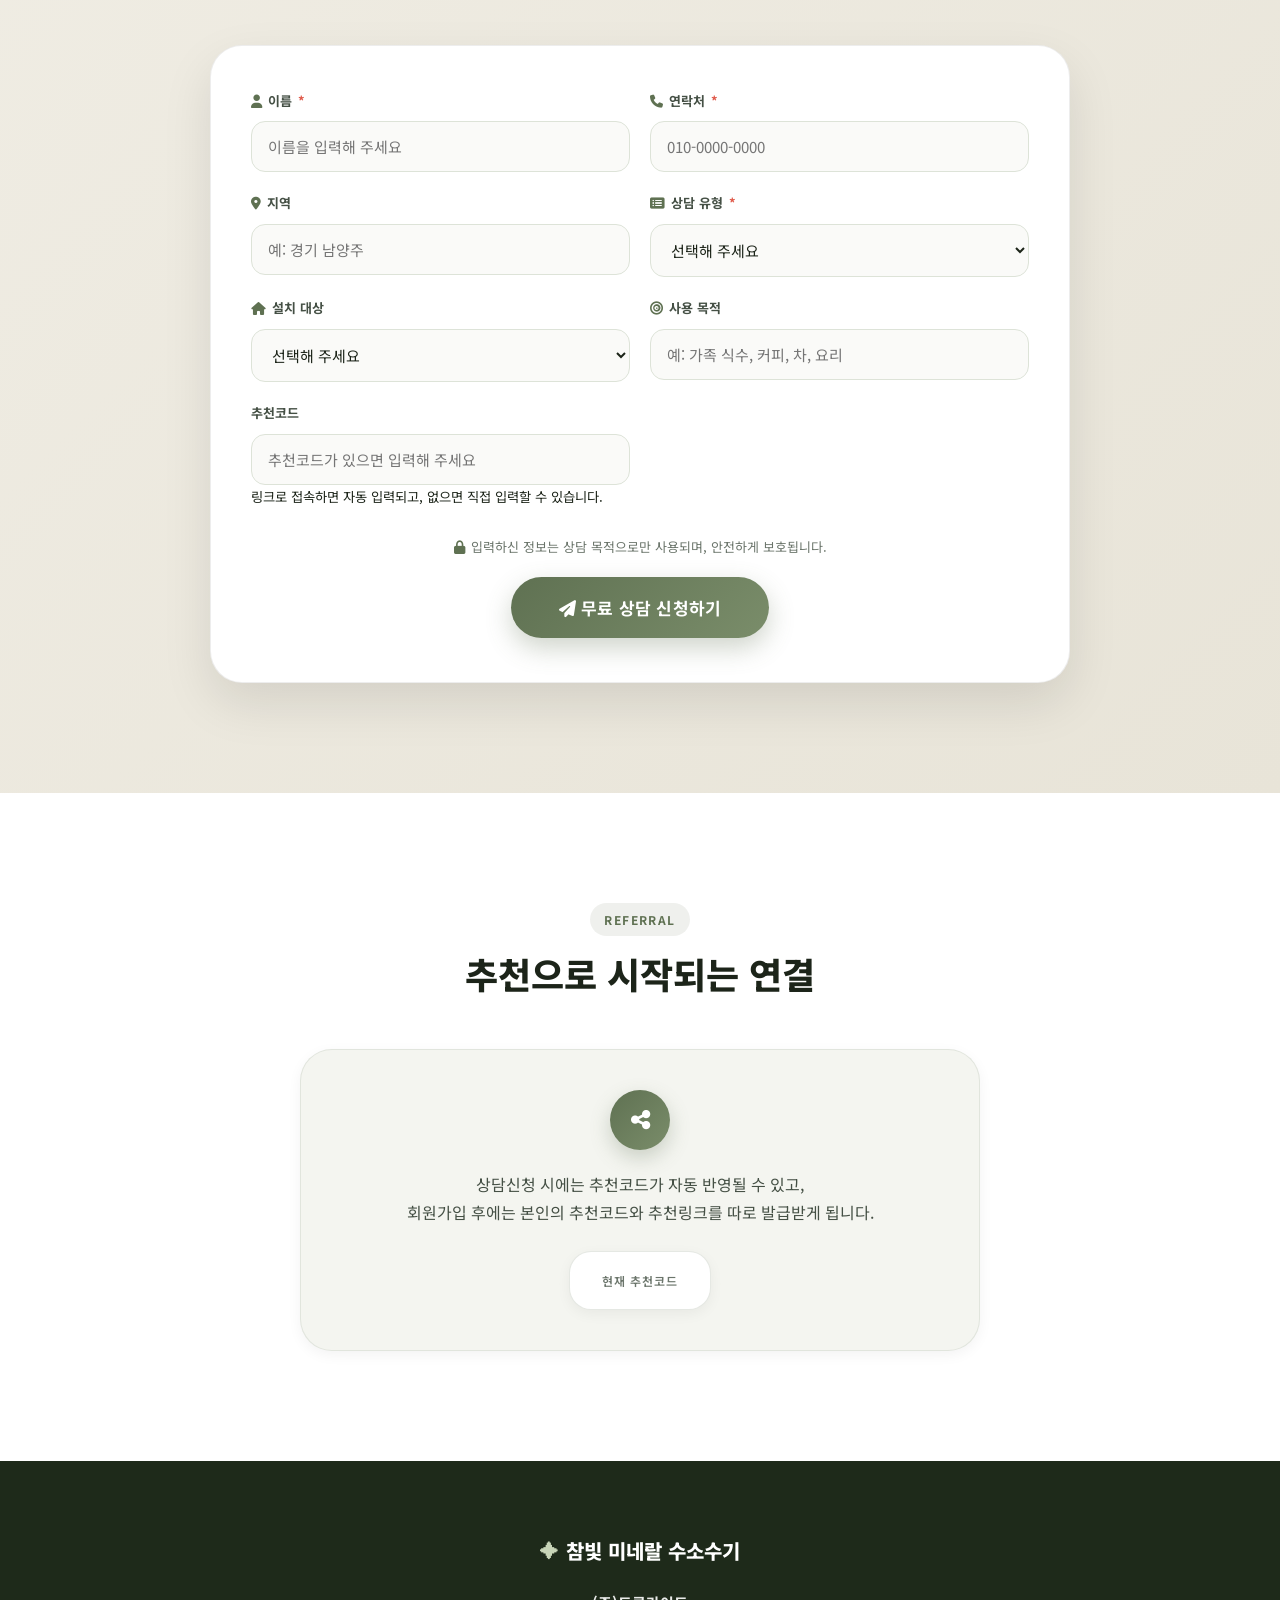
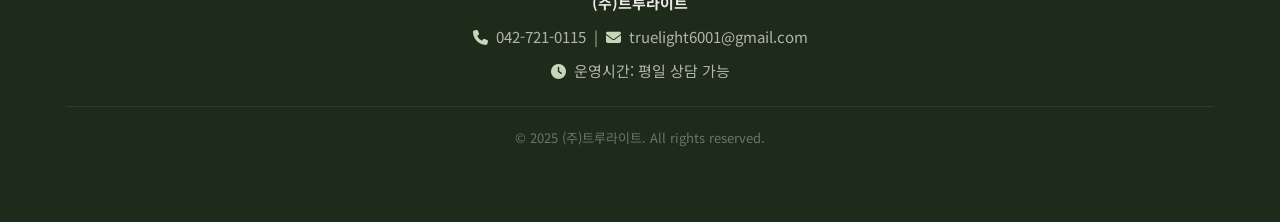
==== commit 05a9841f: "Update index.html" ====
--- a/index.html
+++ b/index.html
@@ -111,13 +111,13 @@
 
         <div class="hero-stats">
           <div class="stat-item">
-            <strong>의무약정</strong>
-            <span>없음</span>
+            <strong>이용 조건</strong>
+            <span>상담 안내</span>
           </div>
           <div class="stat-divider"></div>
           <div class="stat-item">
-            <strong>위약금</strong>
-            <span>없음</span>
+            <strong>해지 안내</strong>
+            <span>상담 안내</span>
           </div>
           <div class="stat-divider"></div>
           <div class="stat-item">
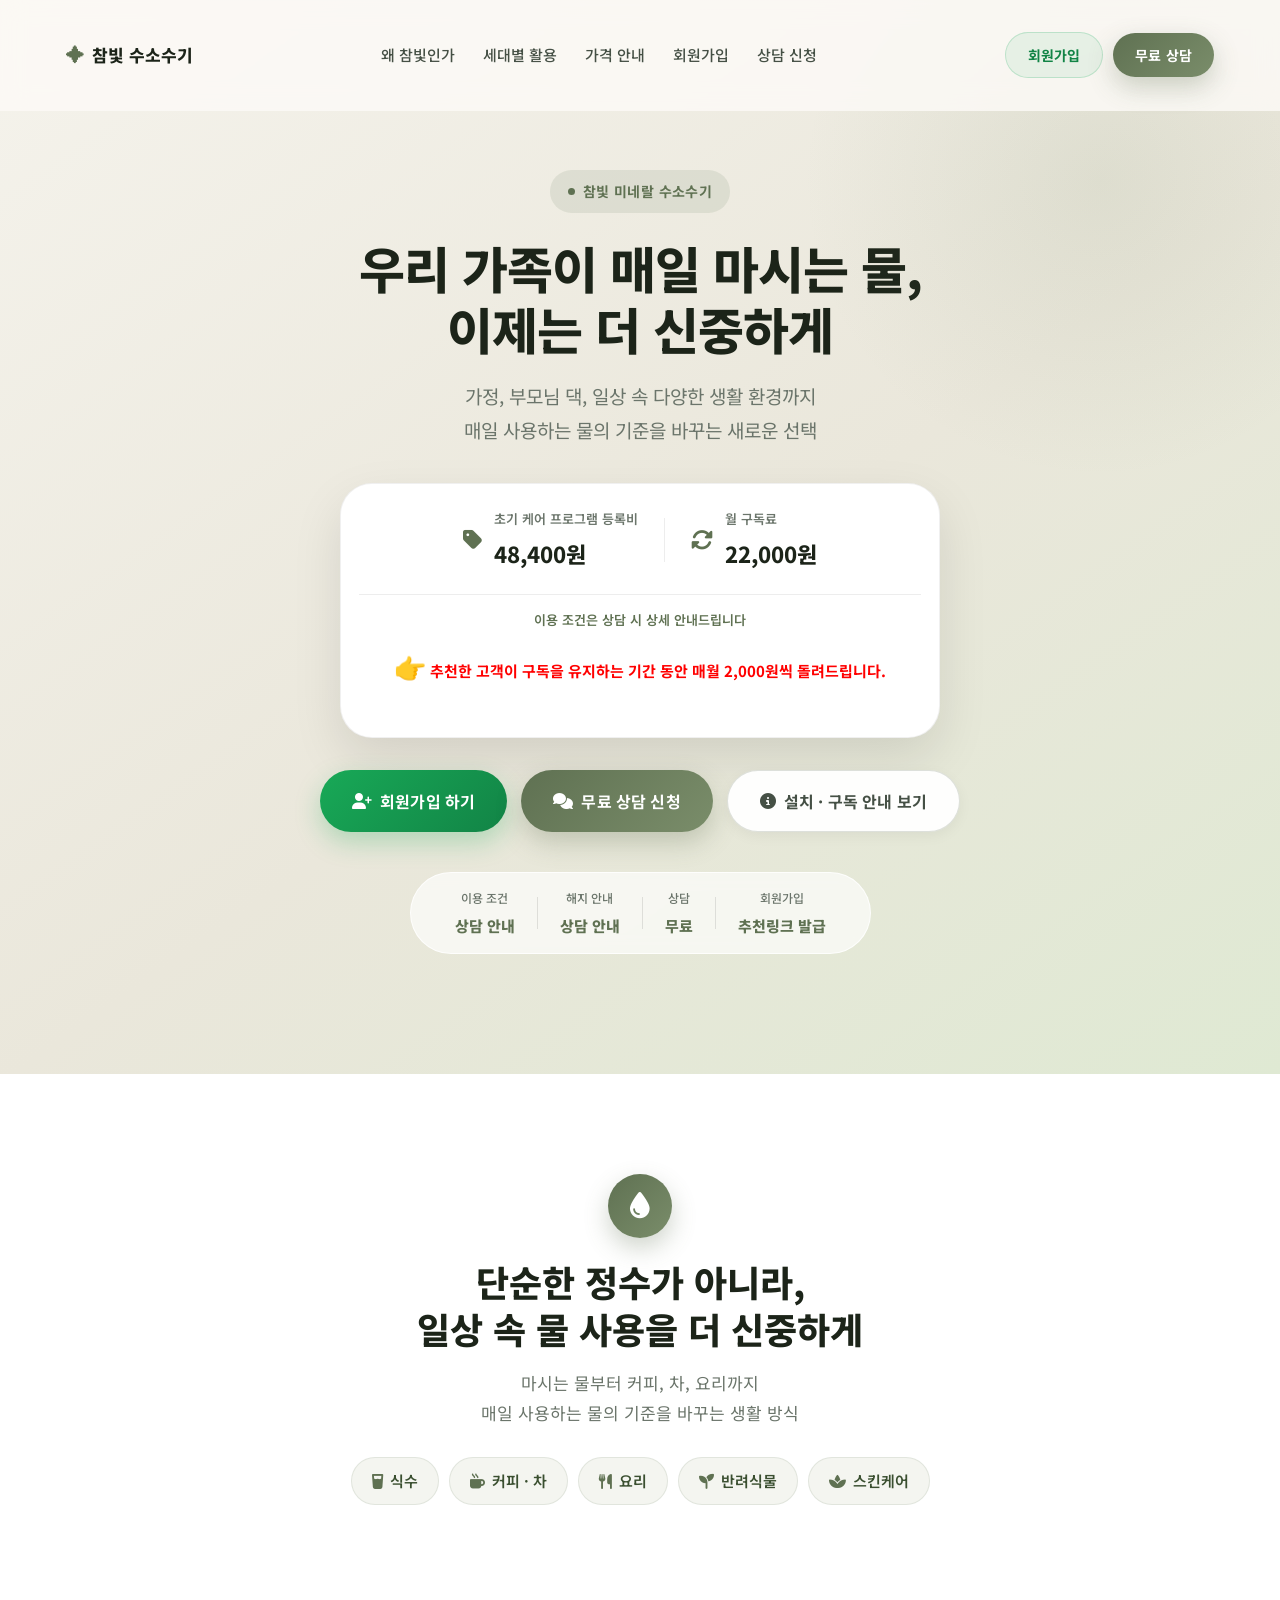
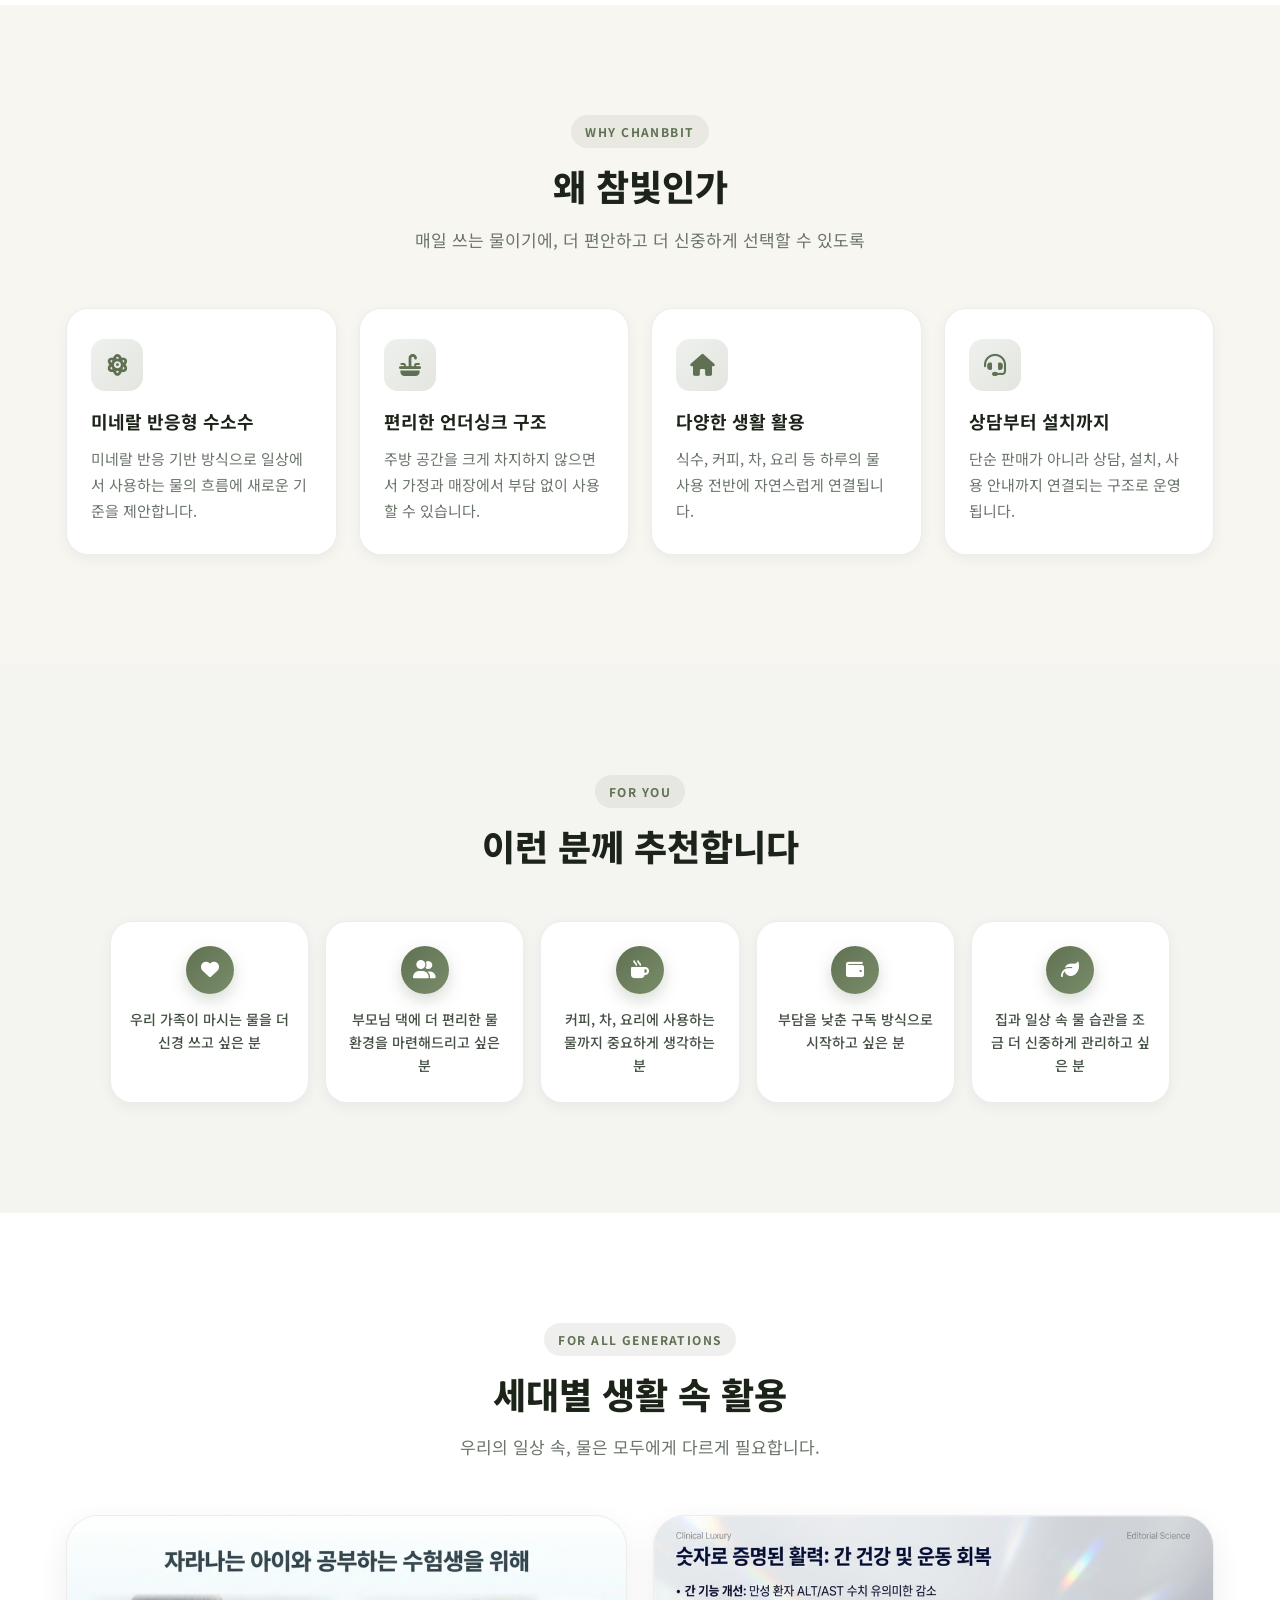
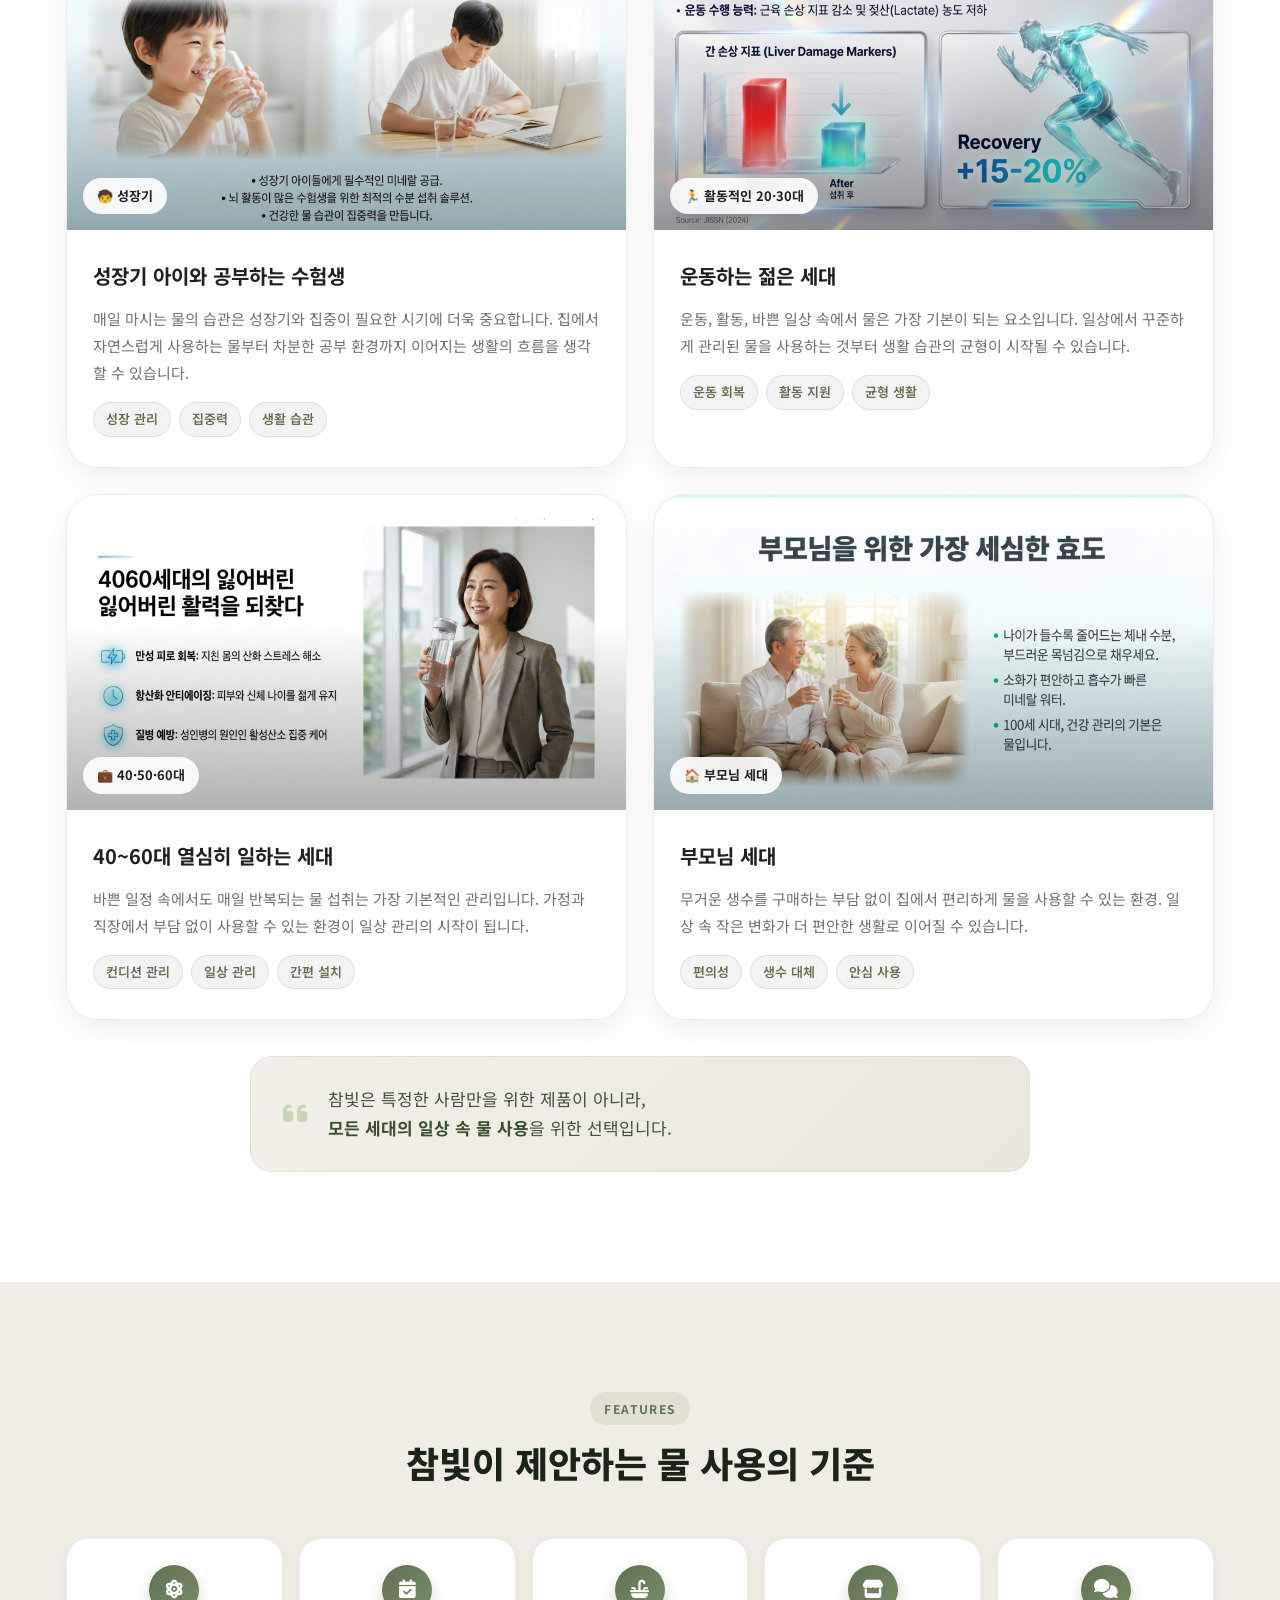
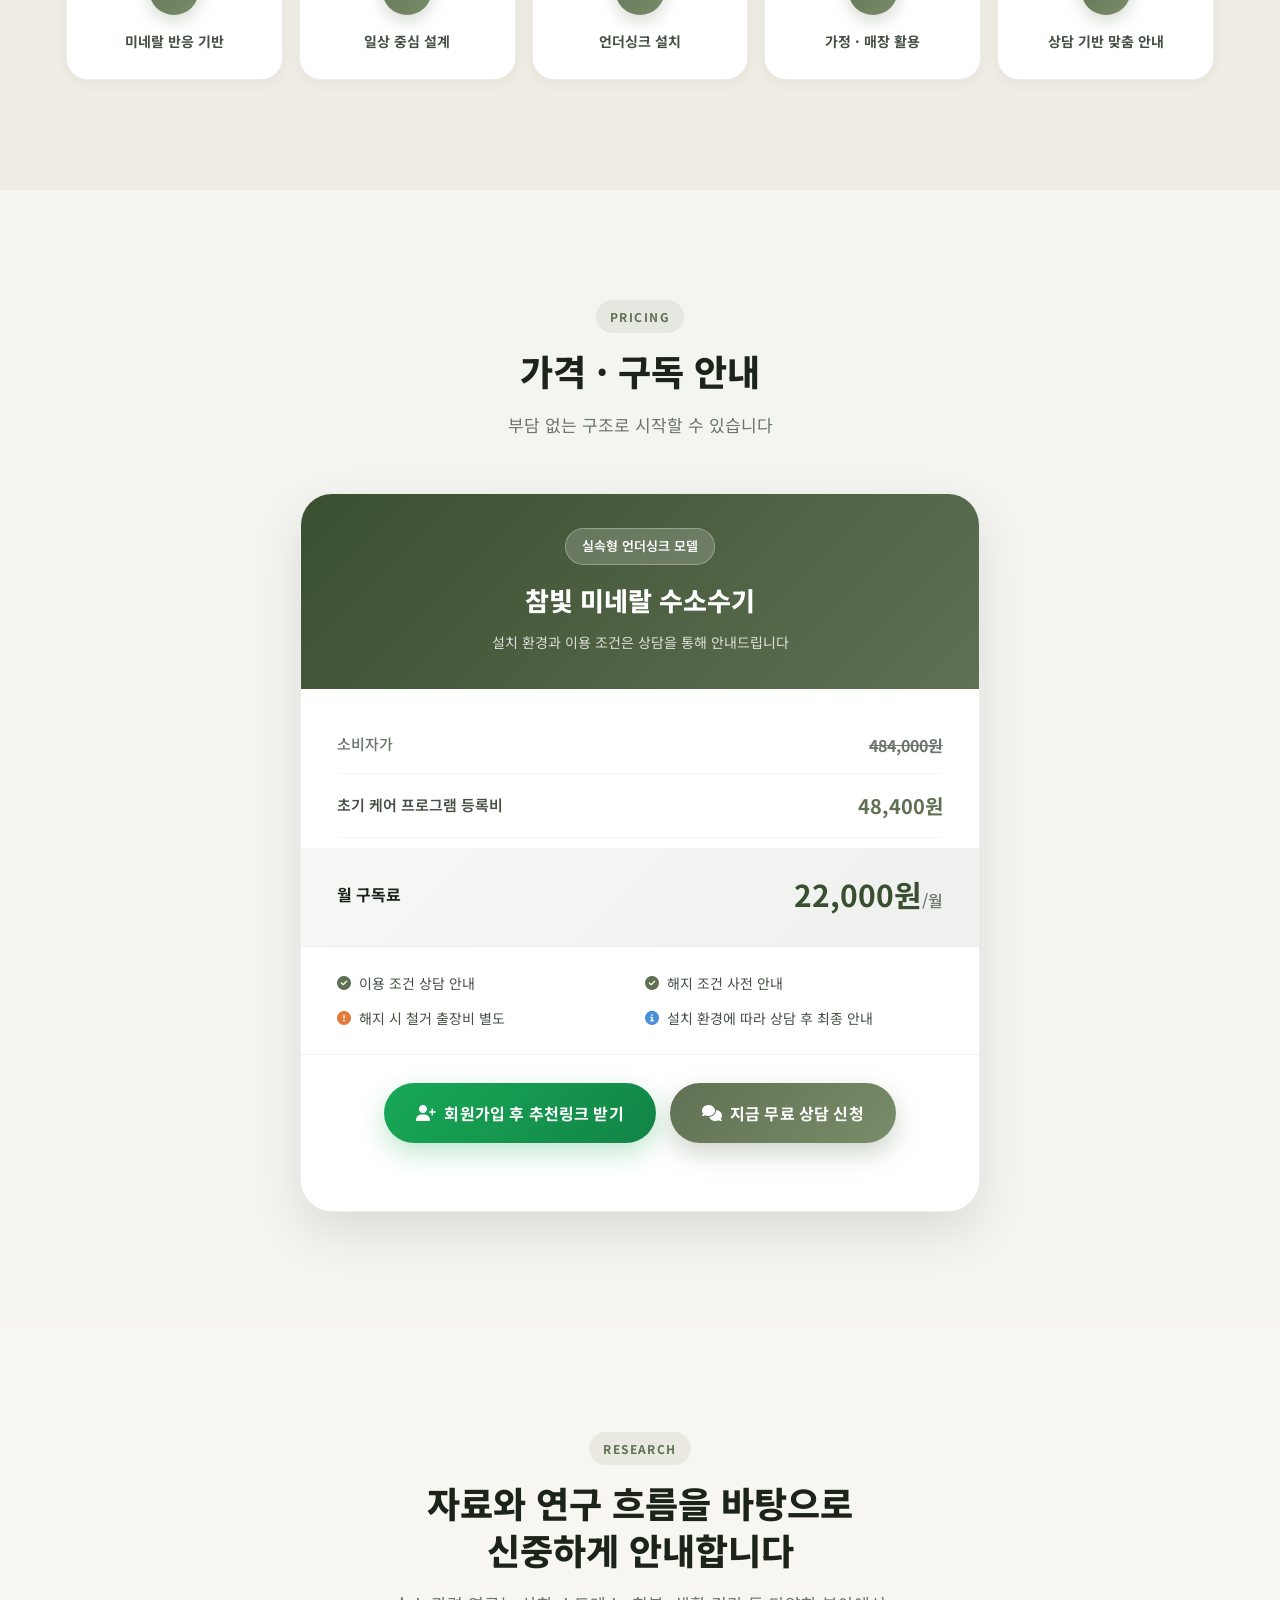
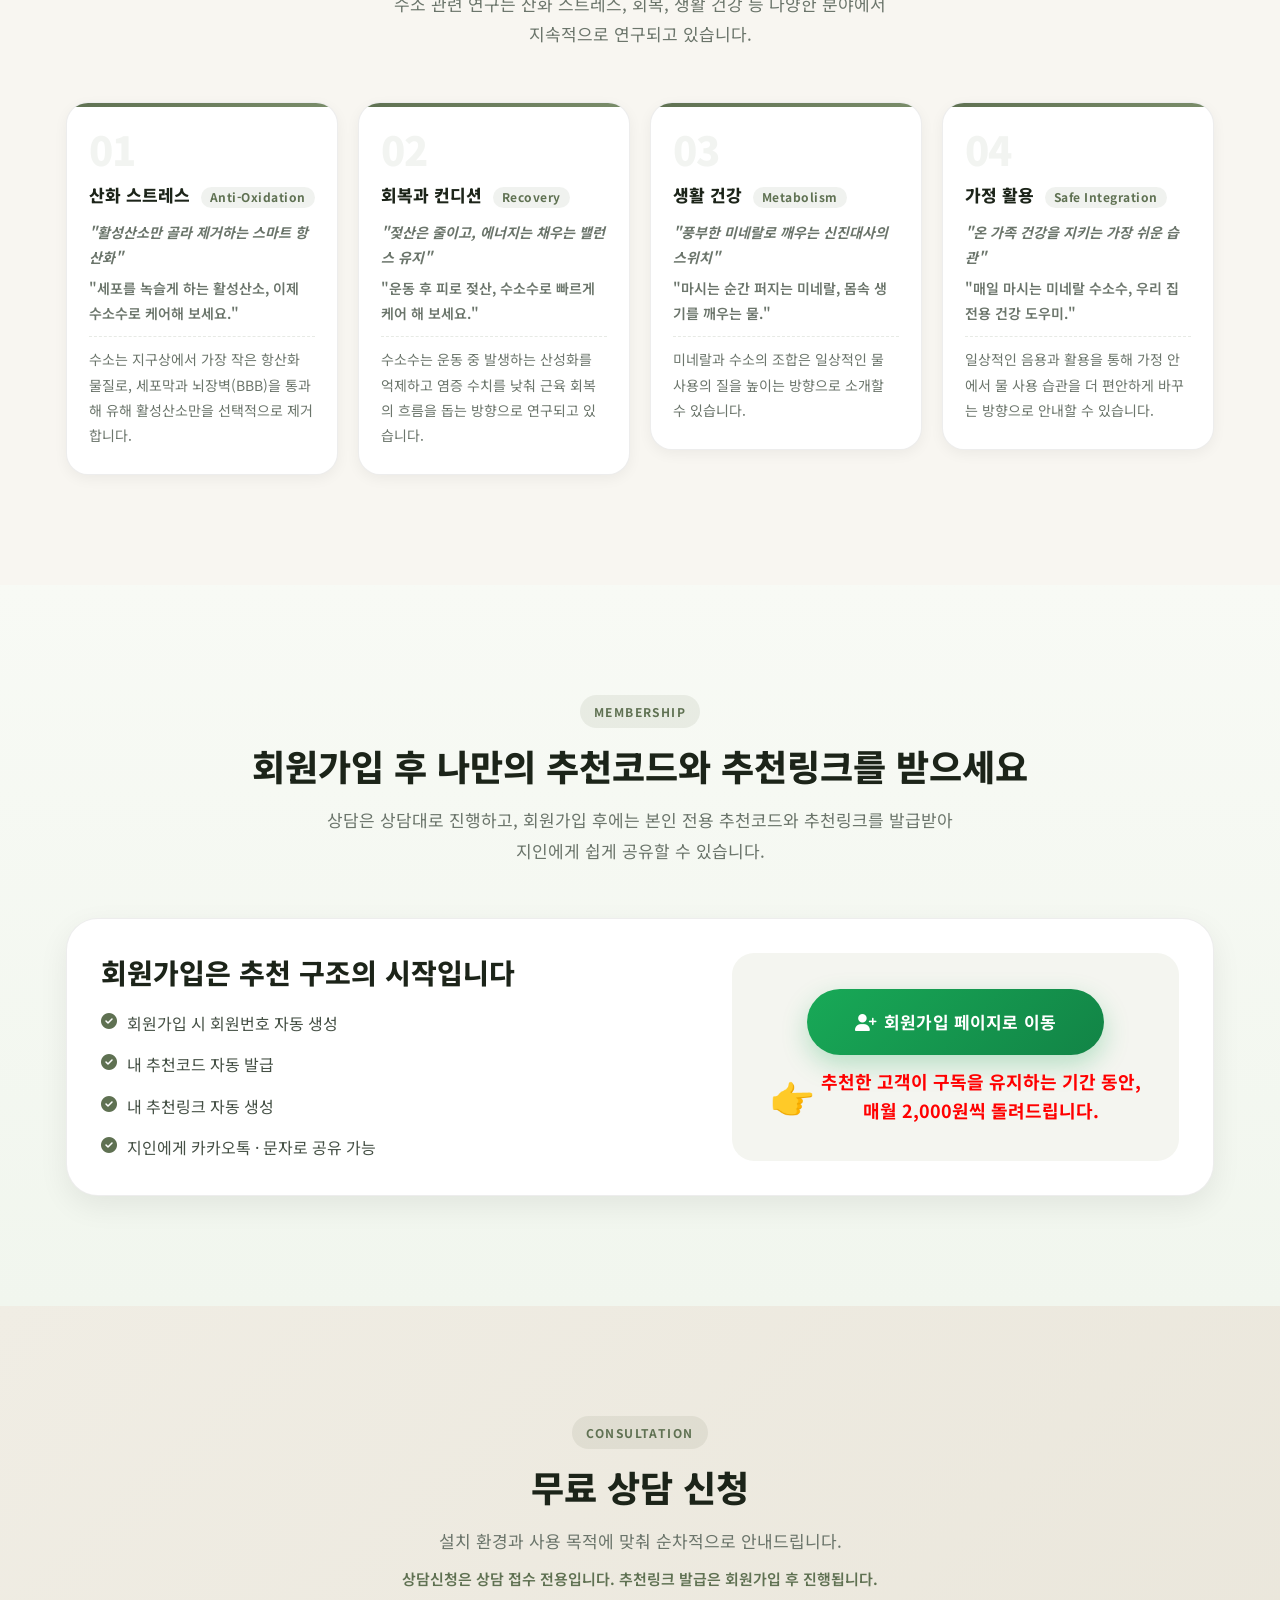
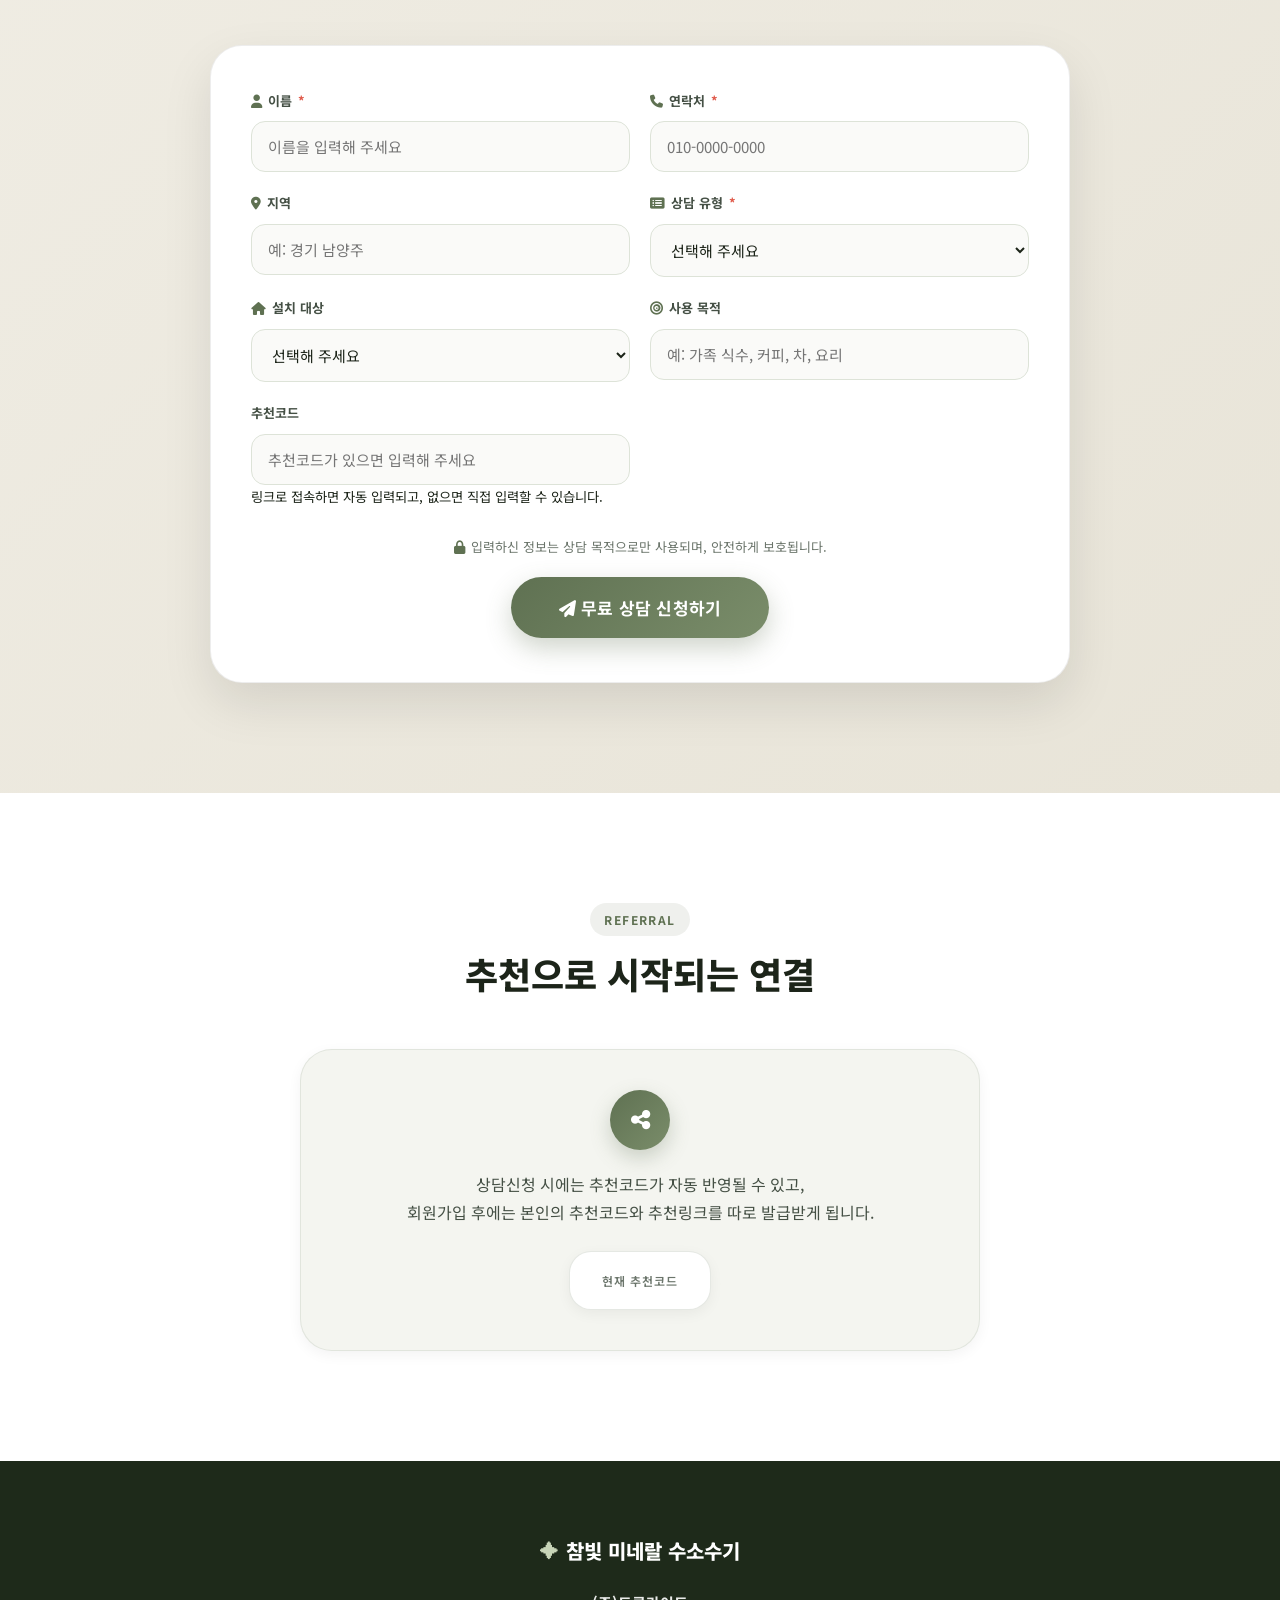
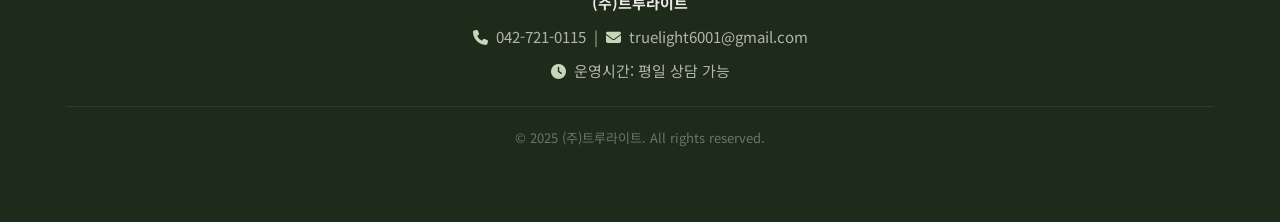
==== commit 8a3b1c2c: "Update index.html" ====
--- a/index.html
+++ b/index.html
@@ -393,7 +393,7 @@
           <div class="price-card-header">
             <div class="price-product-badge">실속형 언더싱크 모델</div>
             <h3>참빛 미네랄 수소수기</h3>
-            <p class="price-card-sub">의무약정 없이 시작하는 구독형 수소수기</p>
+            <p class="price-card-sub">설치 환경과 이용 조건은 상담을 통해 안내드립니다</p>
           </div>
 
           <div class="price-rows">
@@ -413,8 +413,8 @@
 
           <div class="price-notice">
             <ul>
-              <li><i class="fas fa-check-circle"></i> 의무 사용기간 없음</li>
-              <li><i class="fas fa-check-circle"></i> 위약금 없음</li>
+              <li><i class="fas fa-check-circle"></i> 이용 조건 상담 안내</li>
+              <li><i class="fas fa-check-circle"></i> 해지 조건 사전 안내</li>
               <li><i class="fas fa-exclamation-circle"></i> 해지 시 철거 출장비 별도</li>
               <li><i class="fas fa-info-circle"></i> 설치 환경에 따라 상담 후 최종 안내</li>
             </ul>
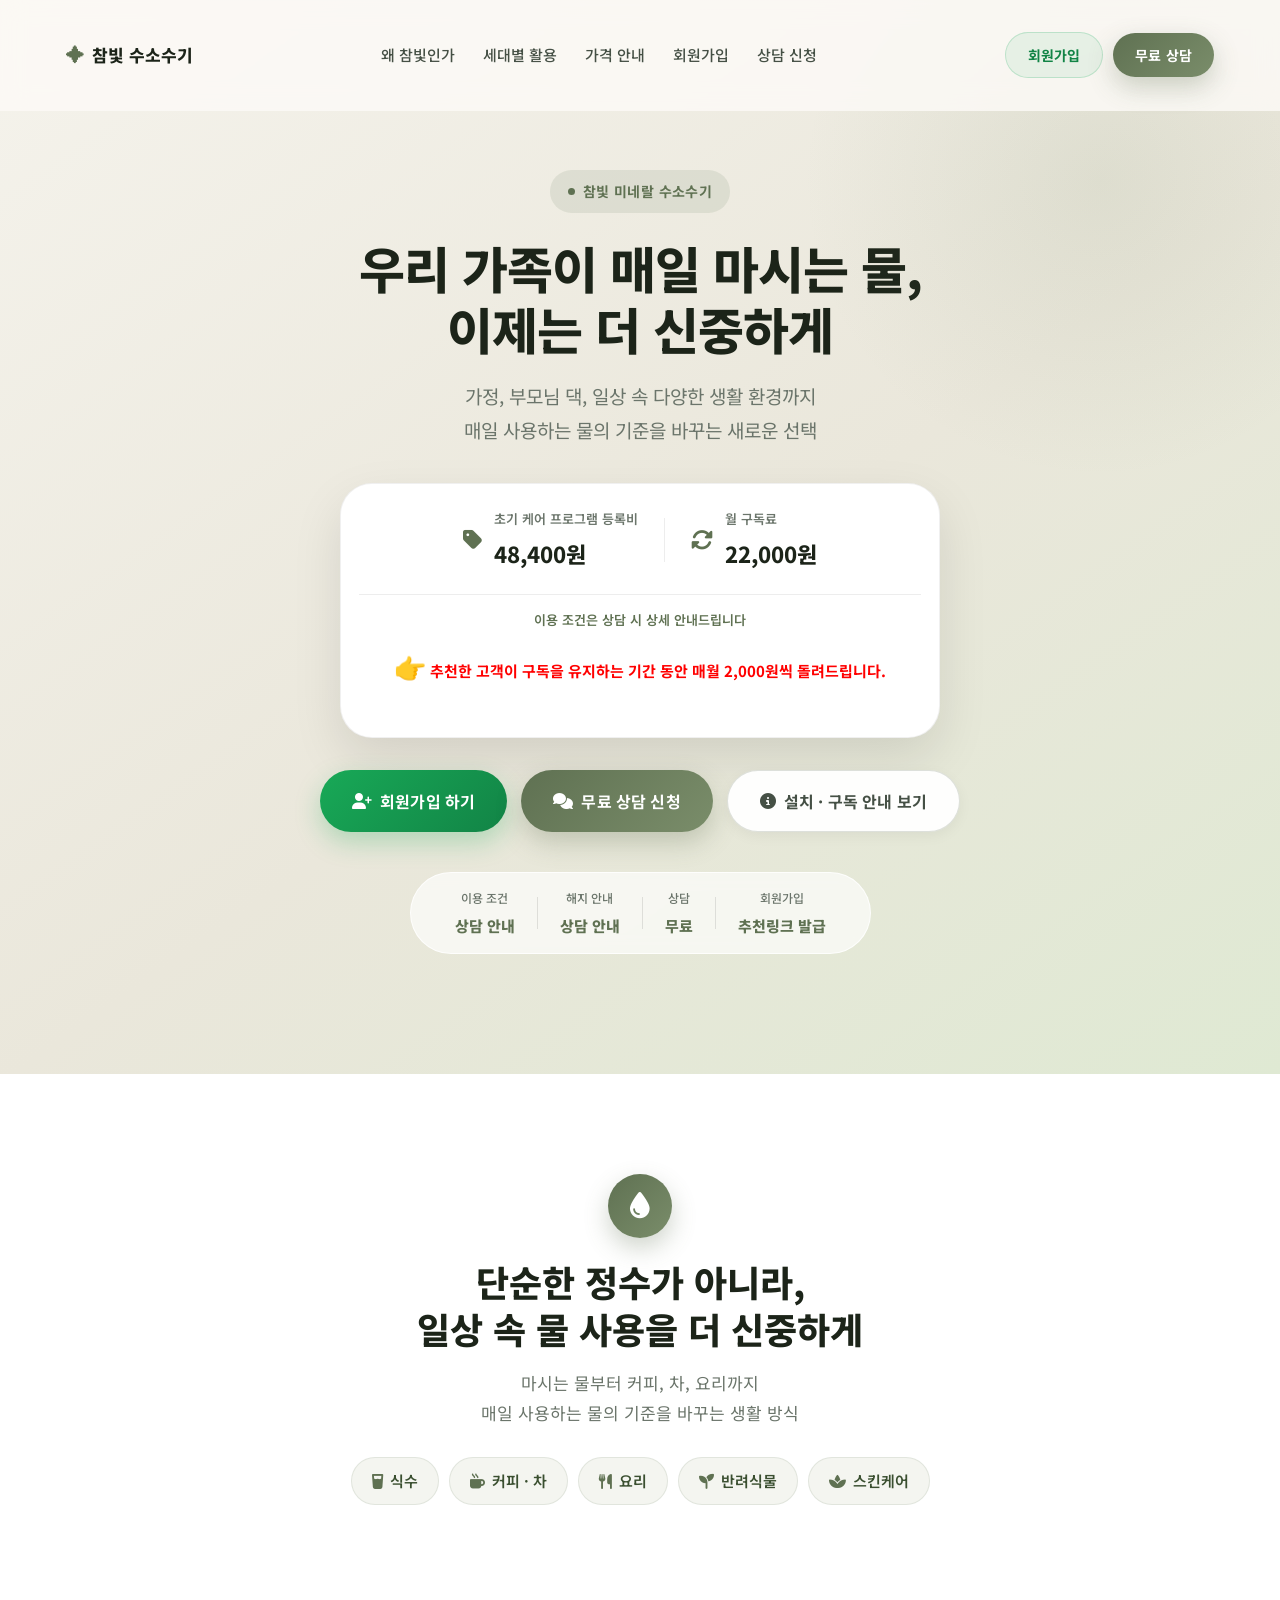
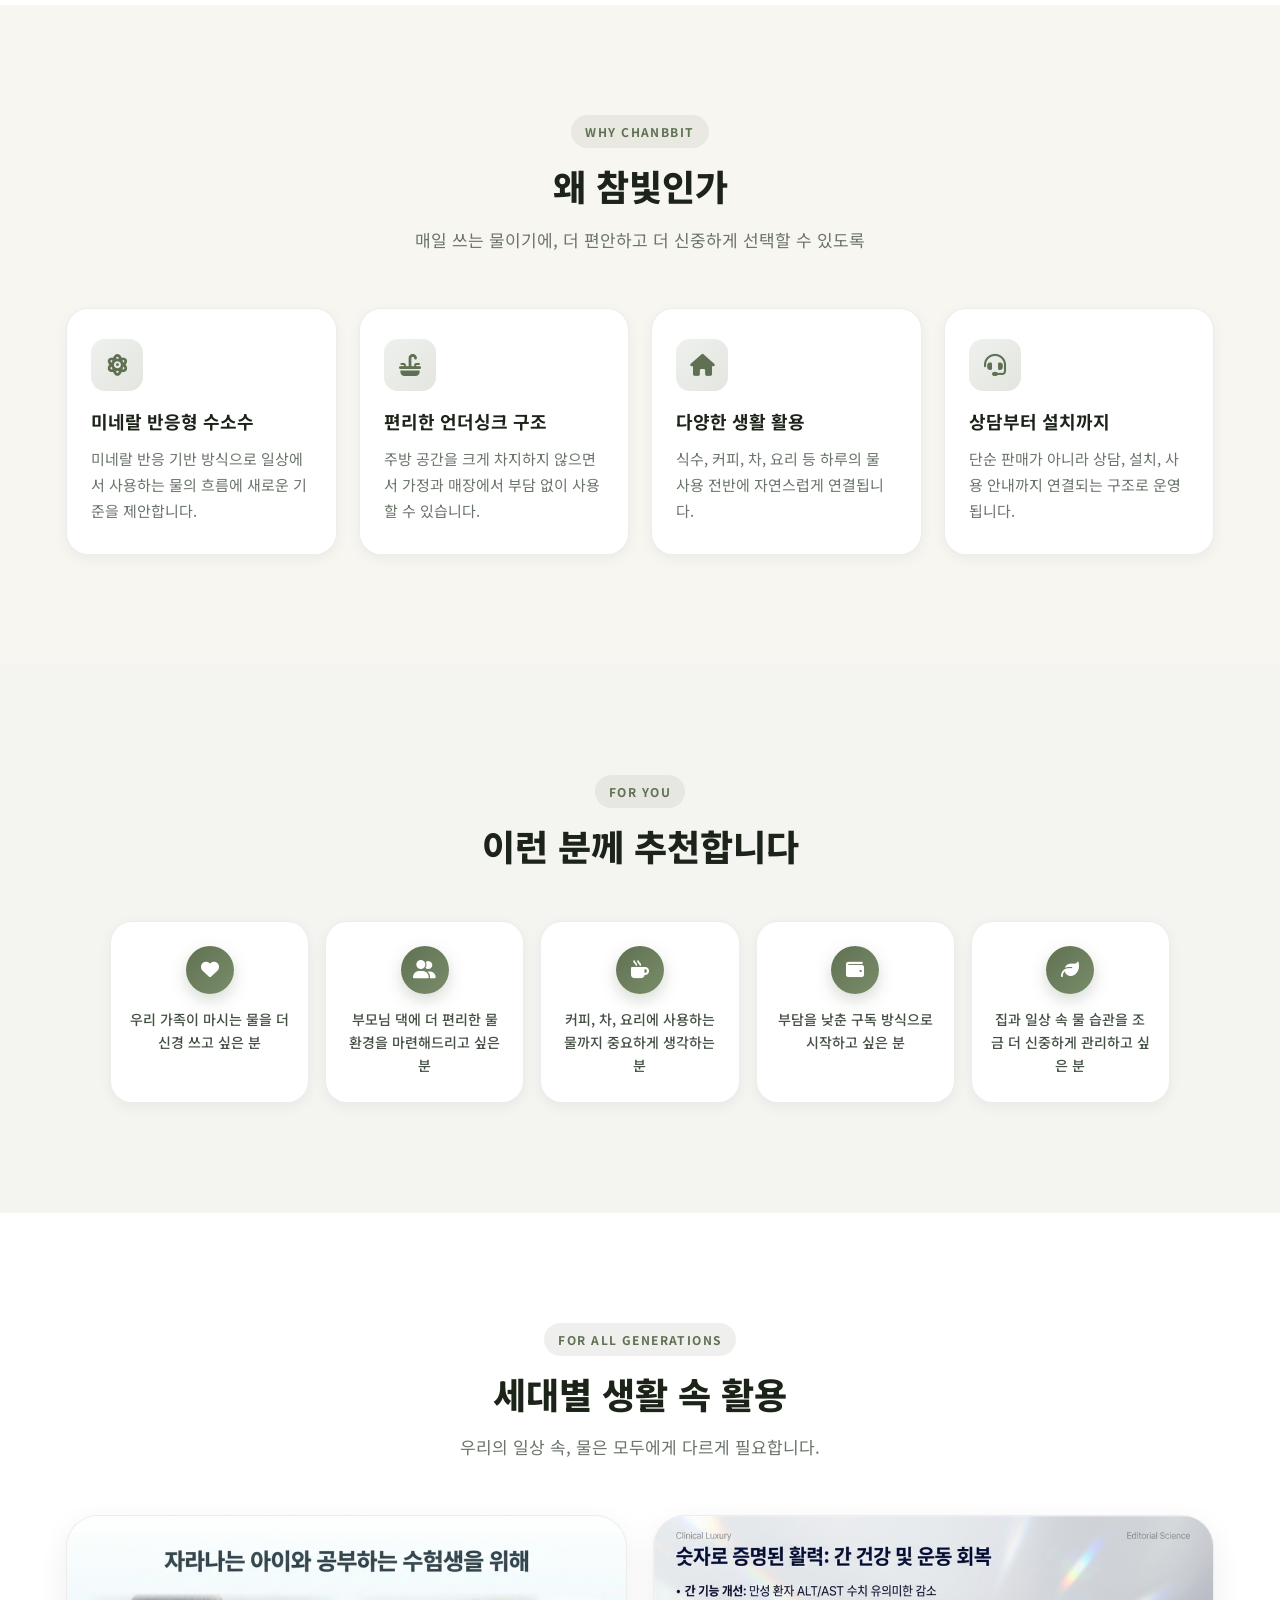
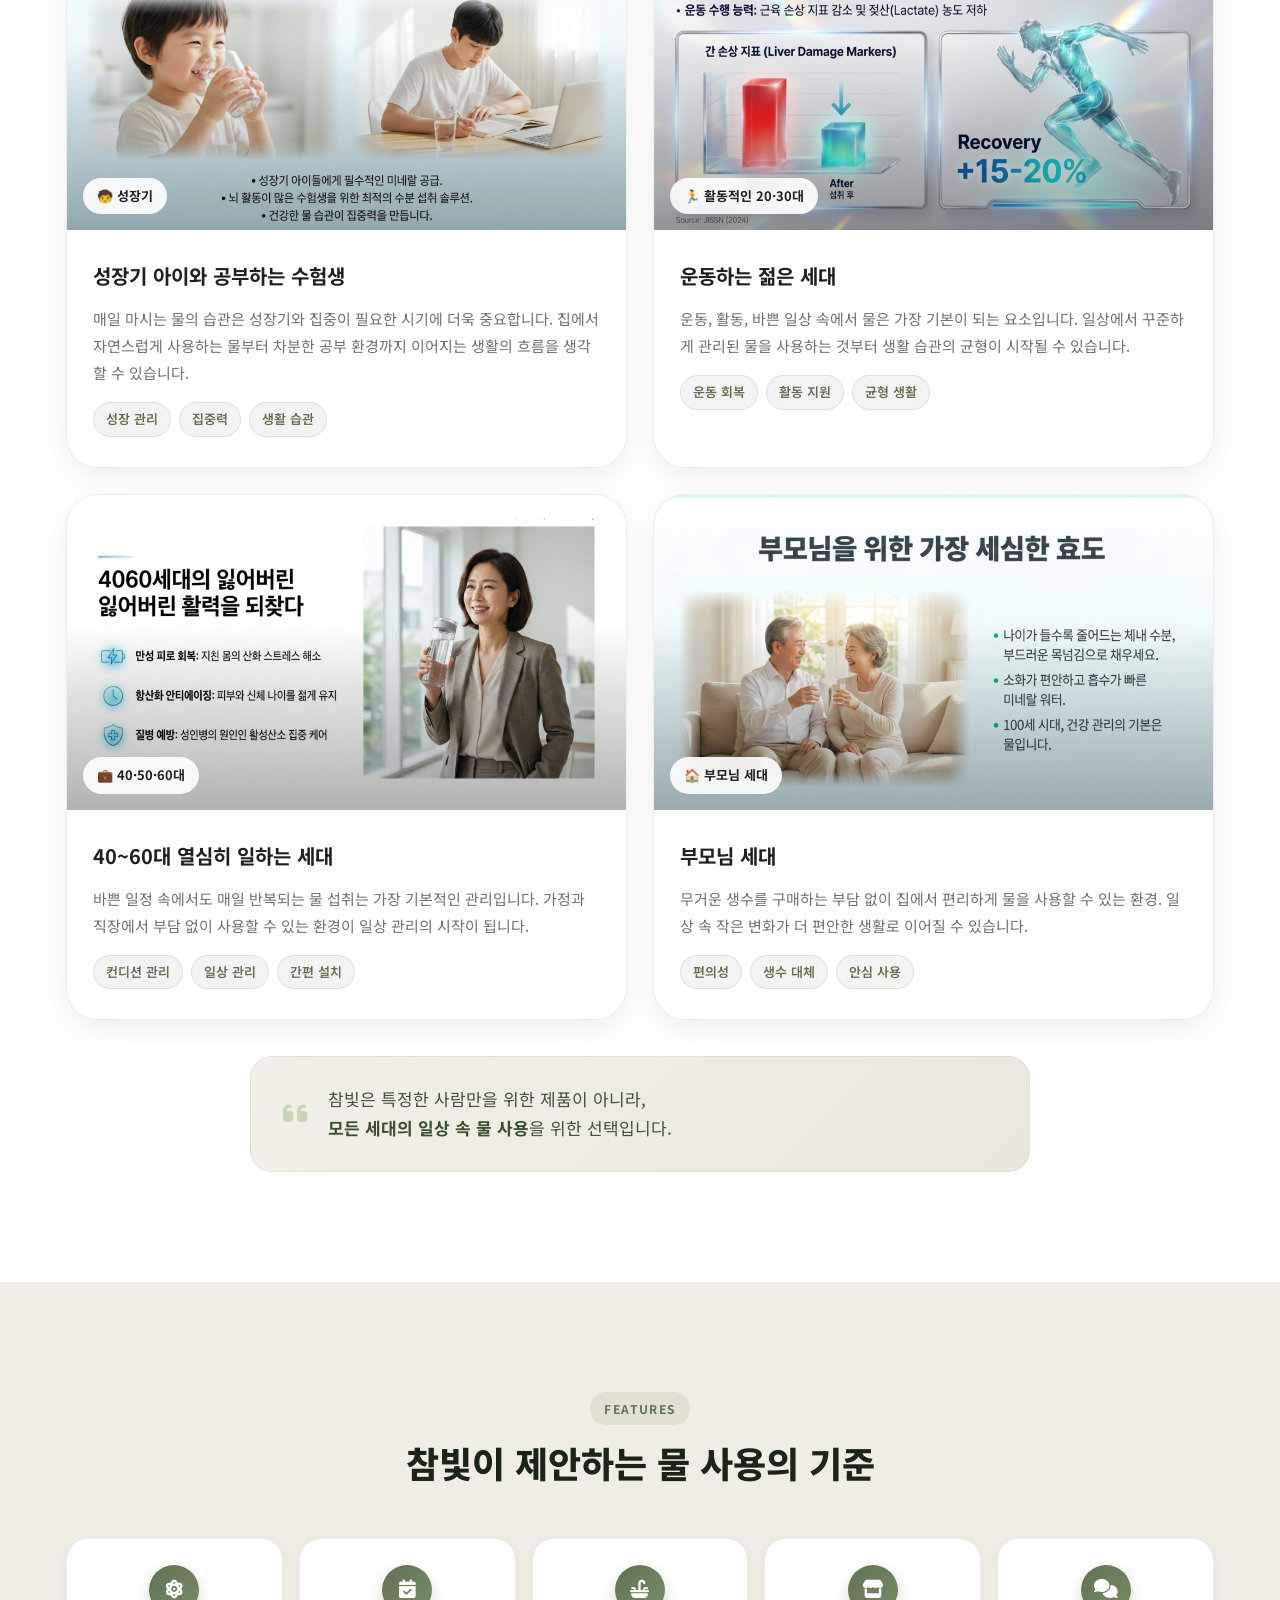
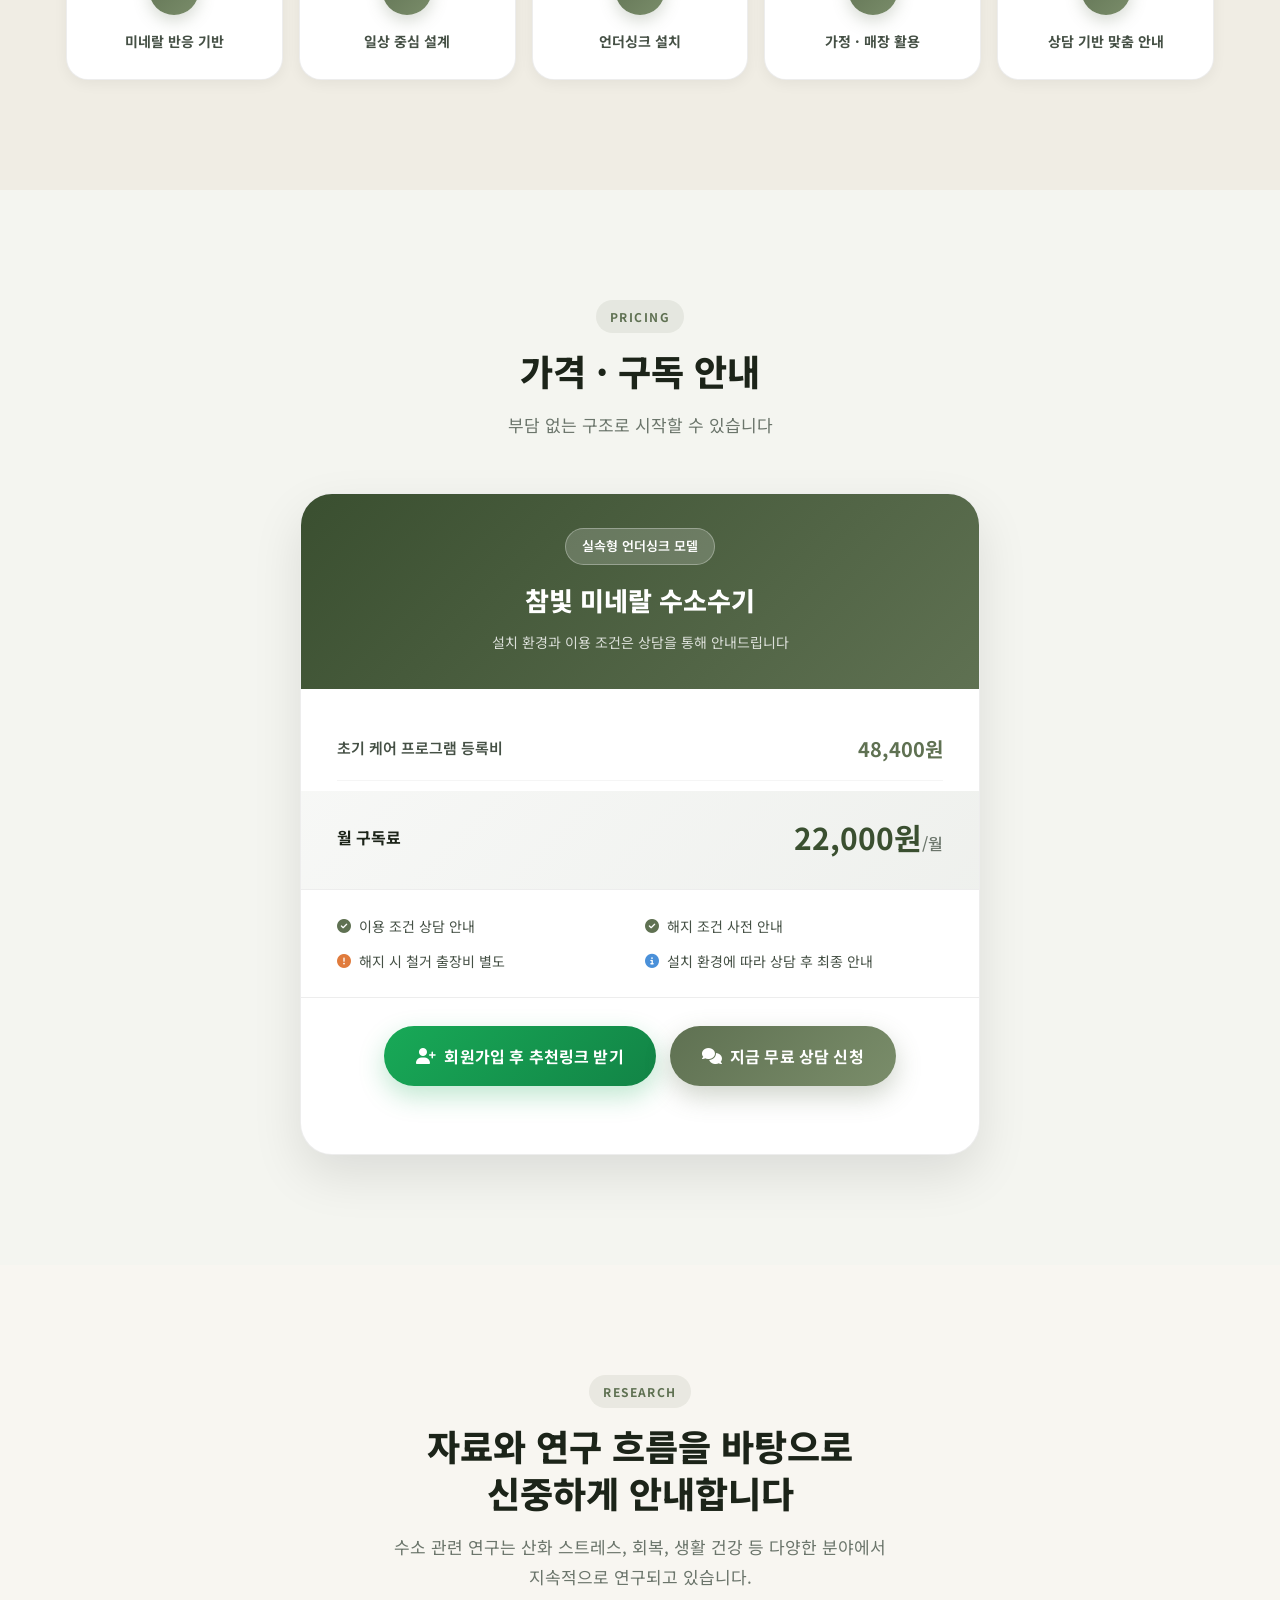
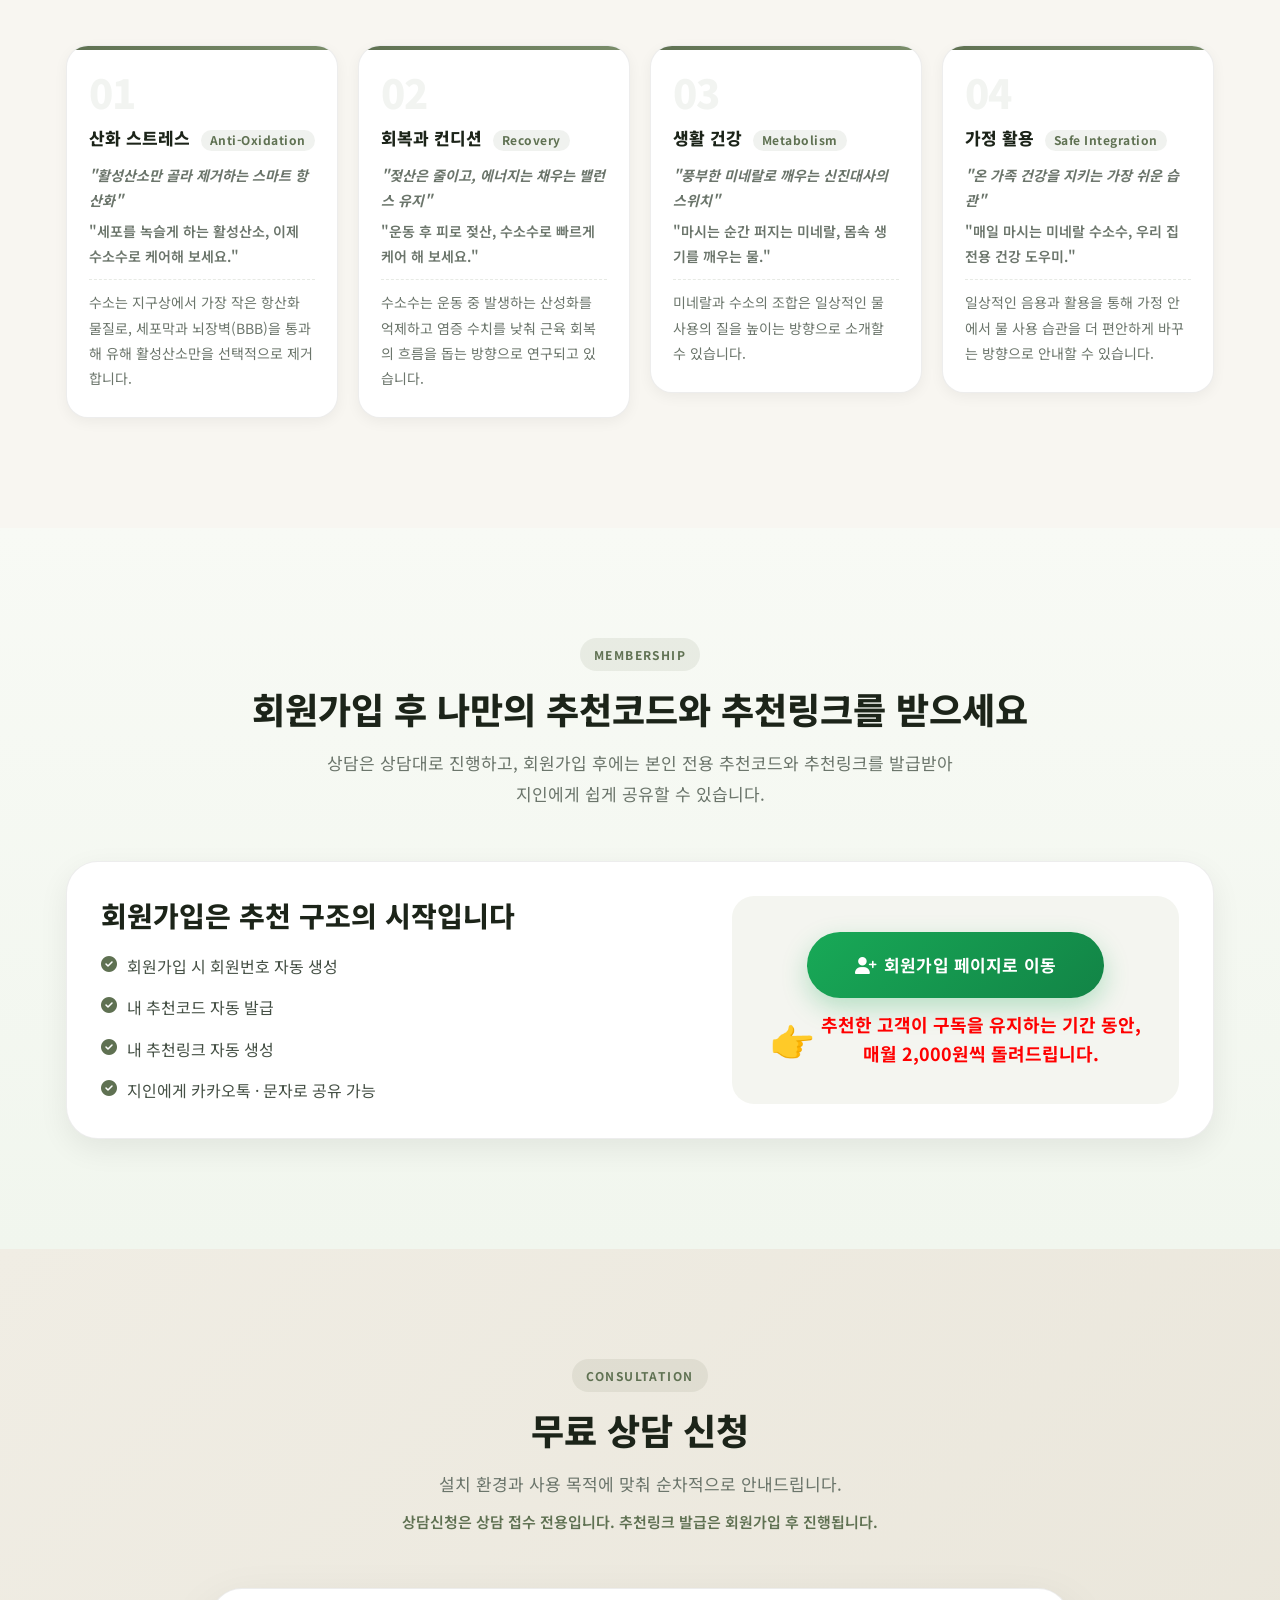
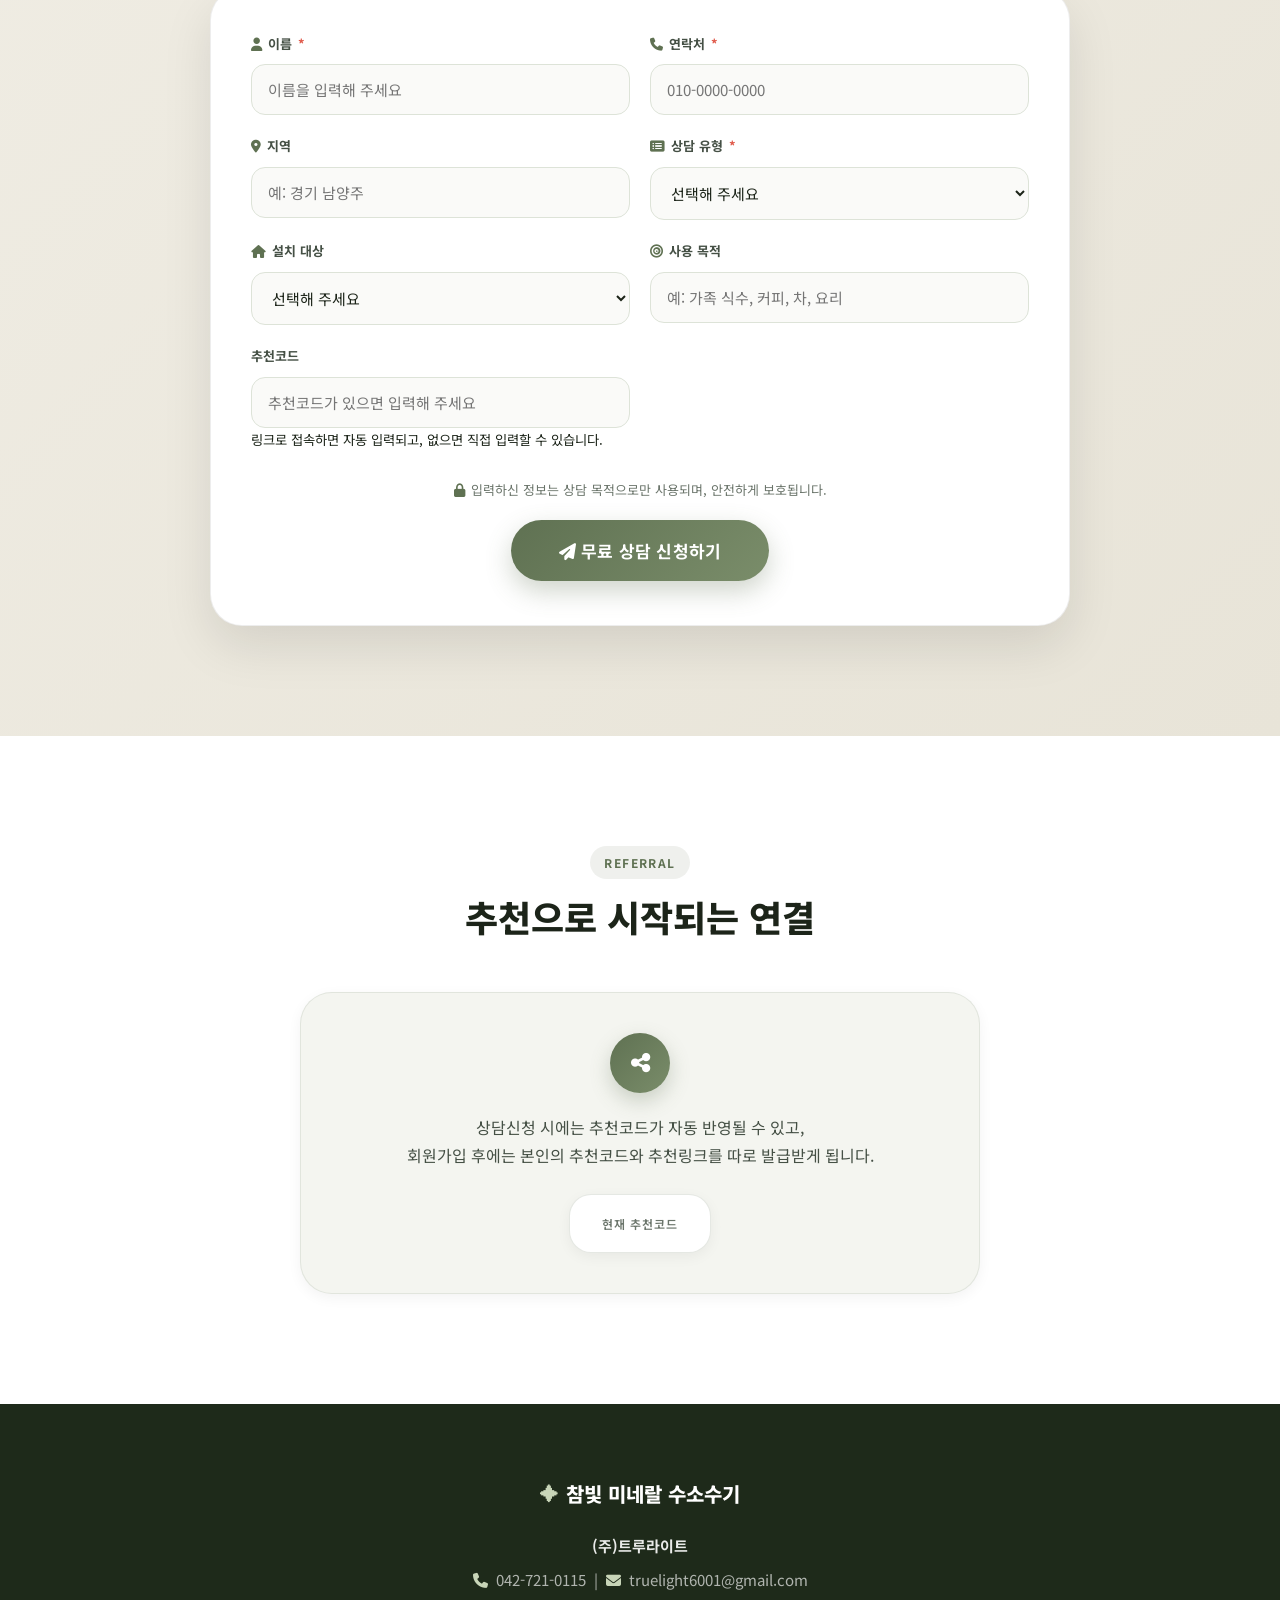
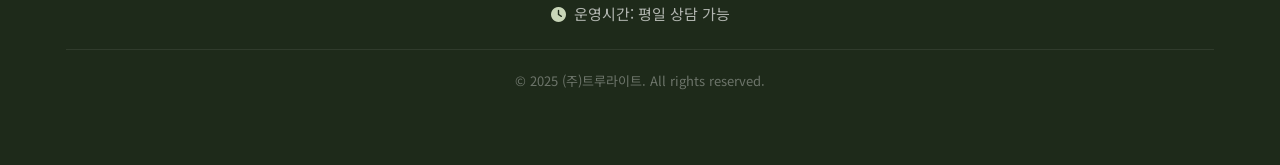
==== commit 1cfb23bb: "Update index.html" ====
--- a/index.html
+++ b/index.html
@@ -397,10 +397,6 @@
           </div>
 
           <div class="price-rows">
-            <div class="price-row">
-              <span class="price-label">소비자가</span>
-              <span class="price-value line-through">484,000원</span>
-            </div>
             <div class="price-row price-row--highlight">
               <span class="price-label">초기 케어 프로그램 등록비</span>
               <span class="price-value">48,400원</span>
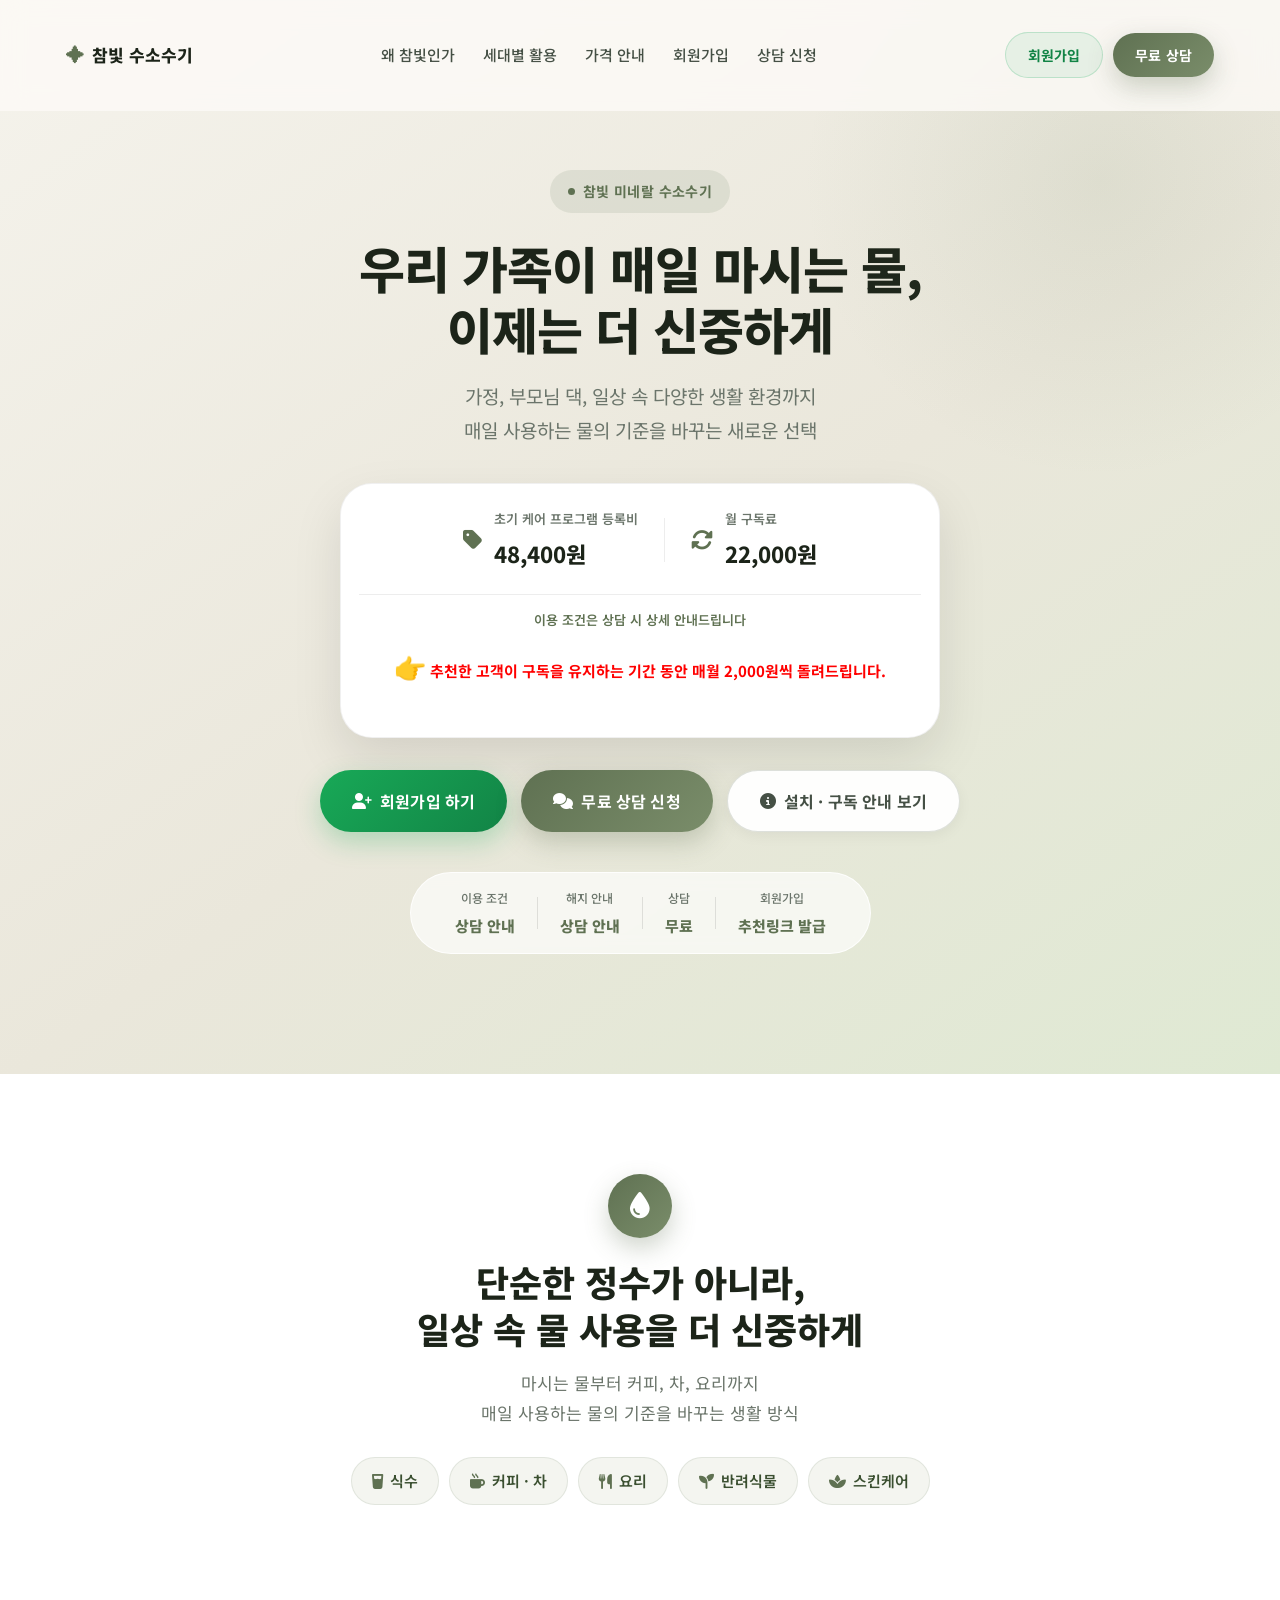
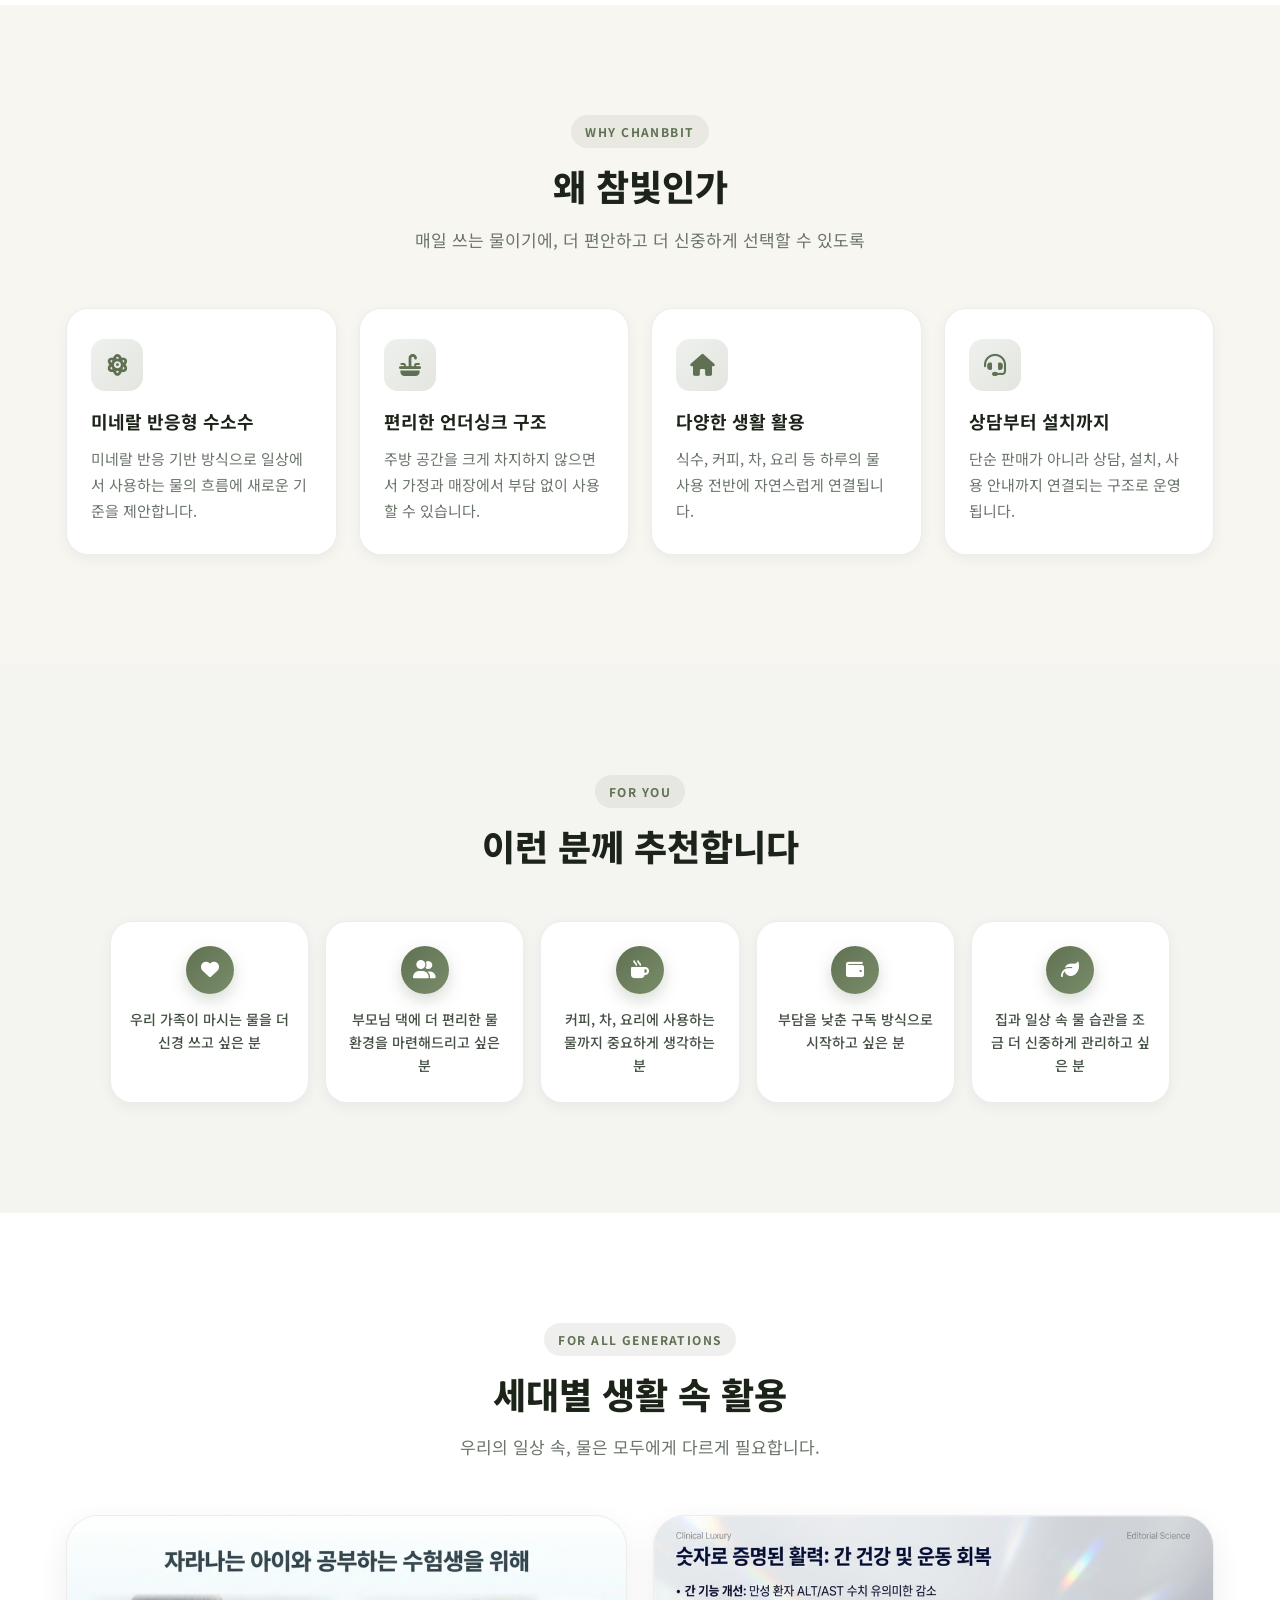
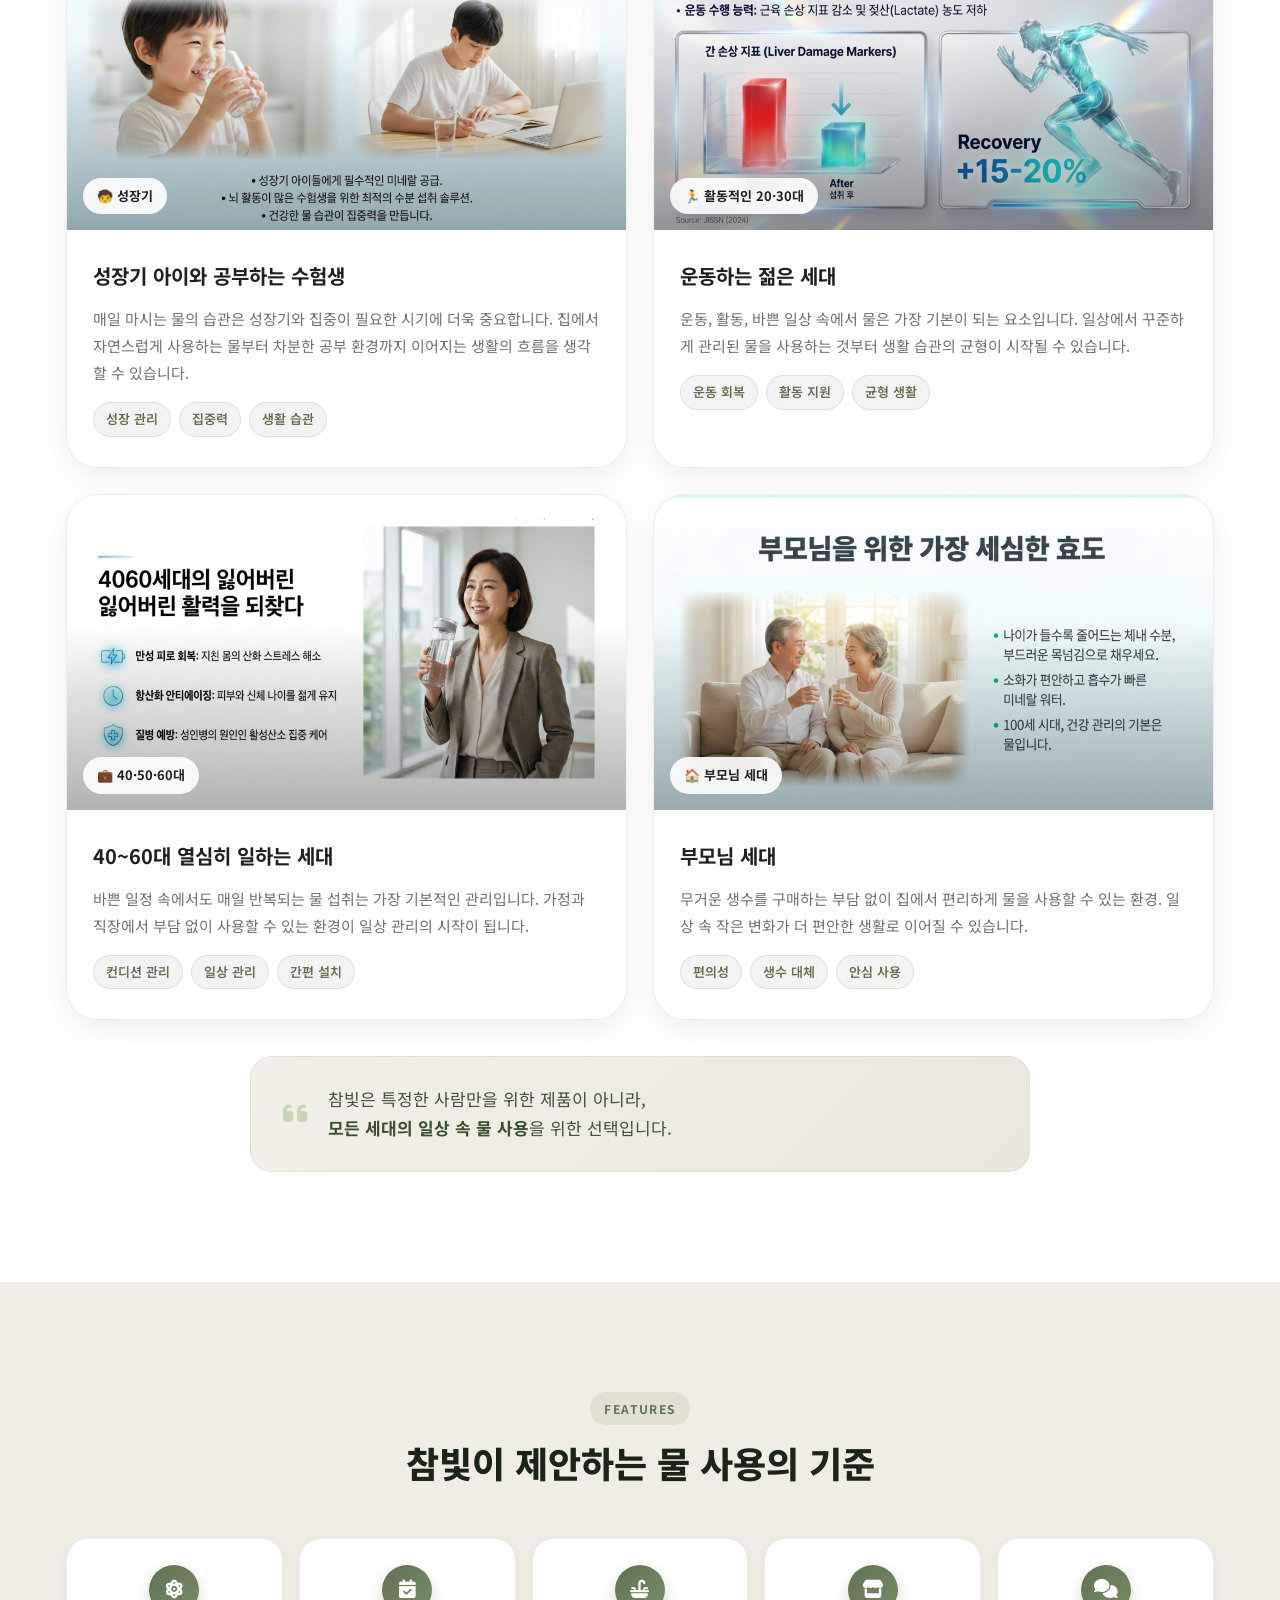
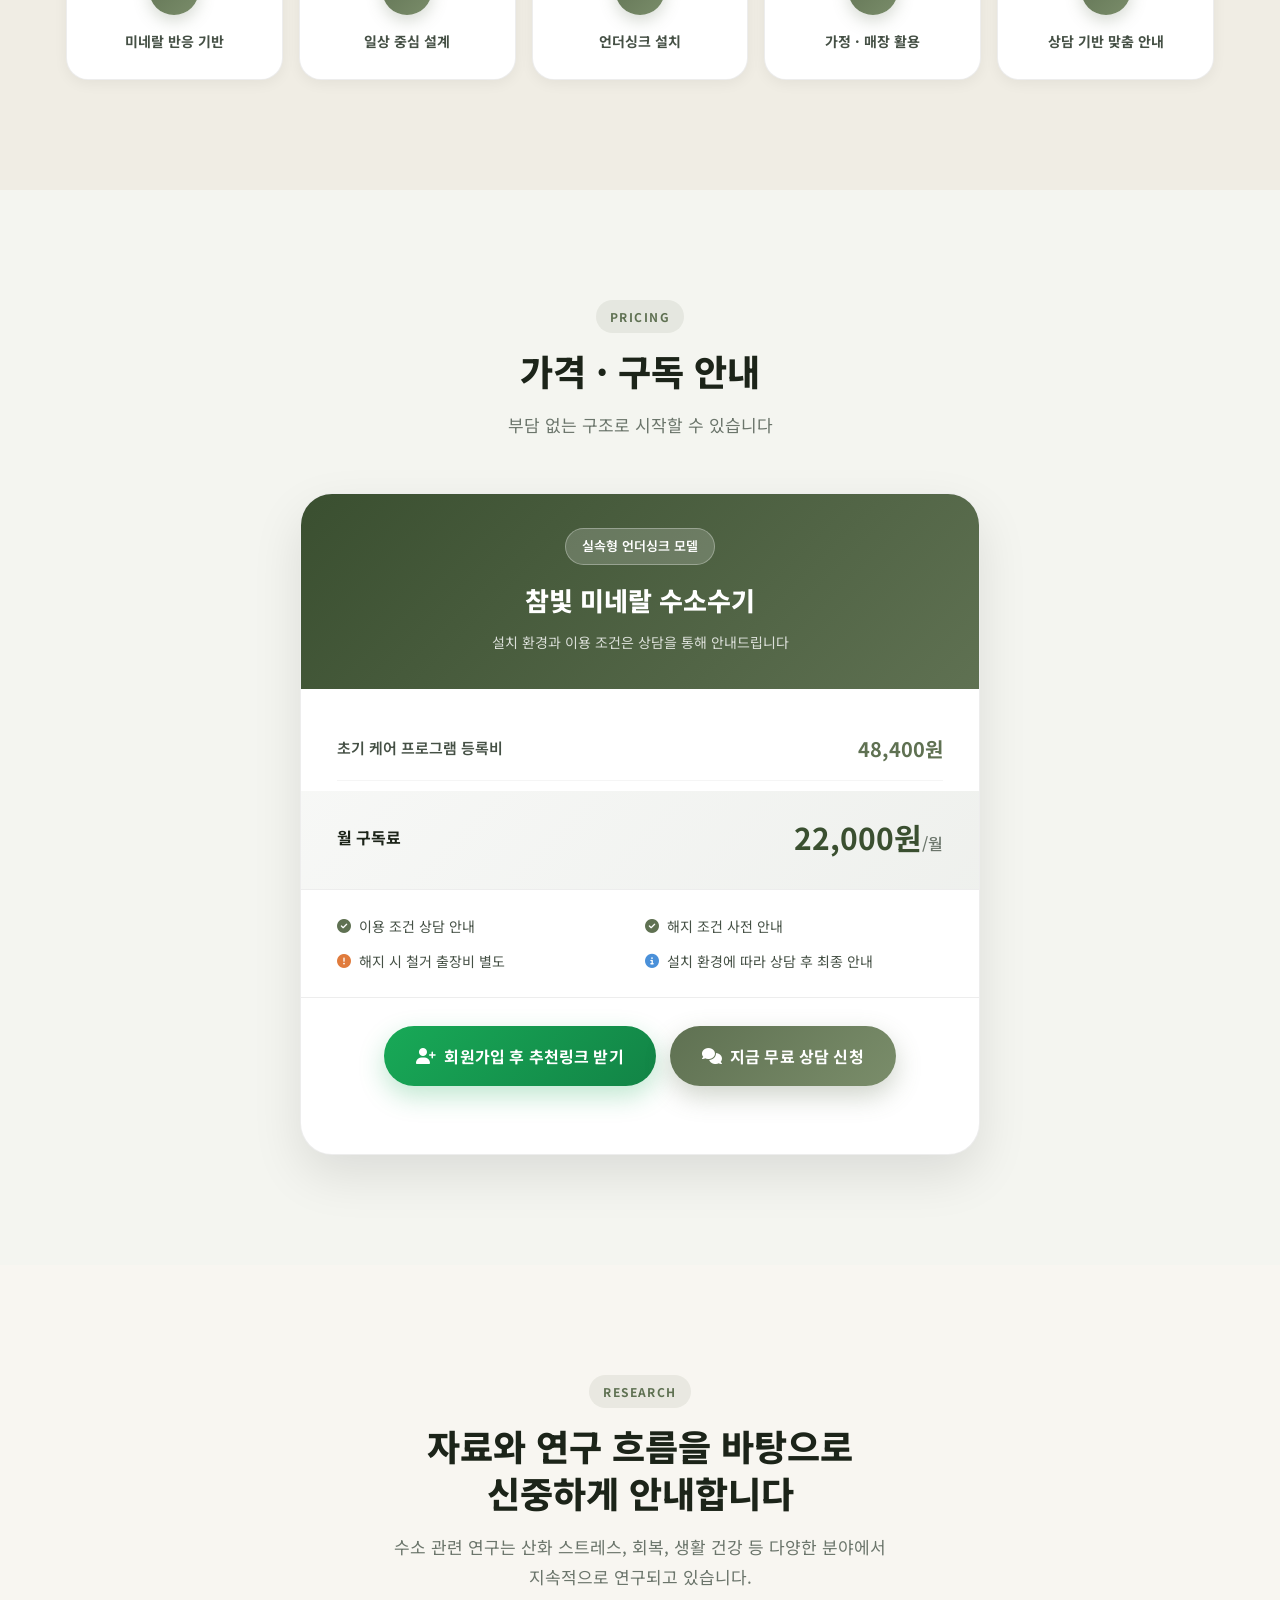
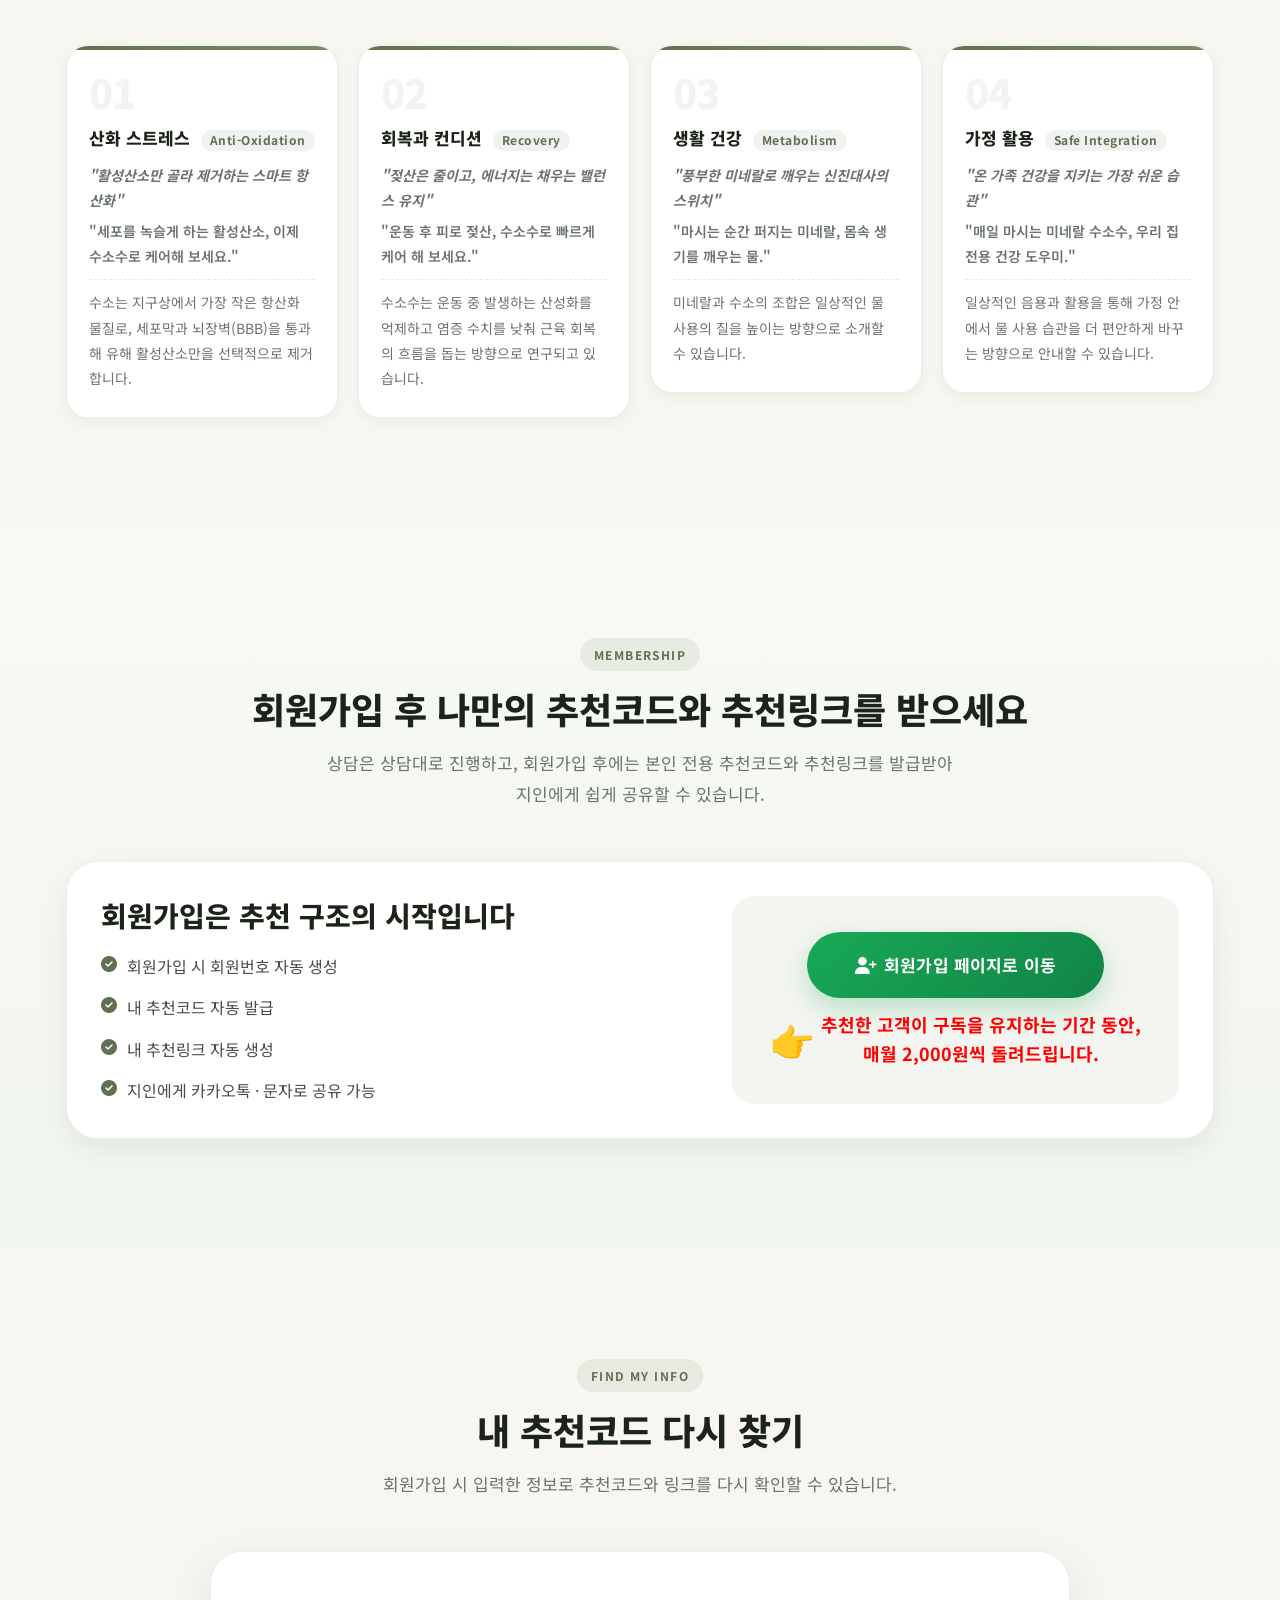
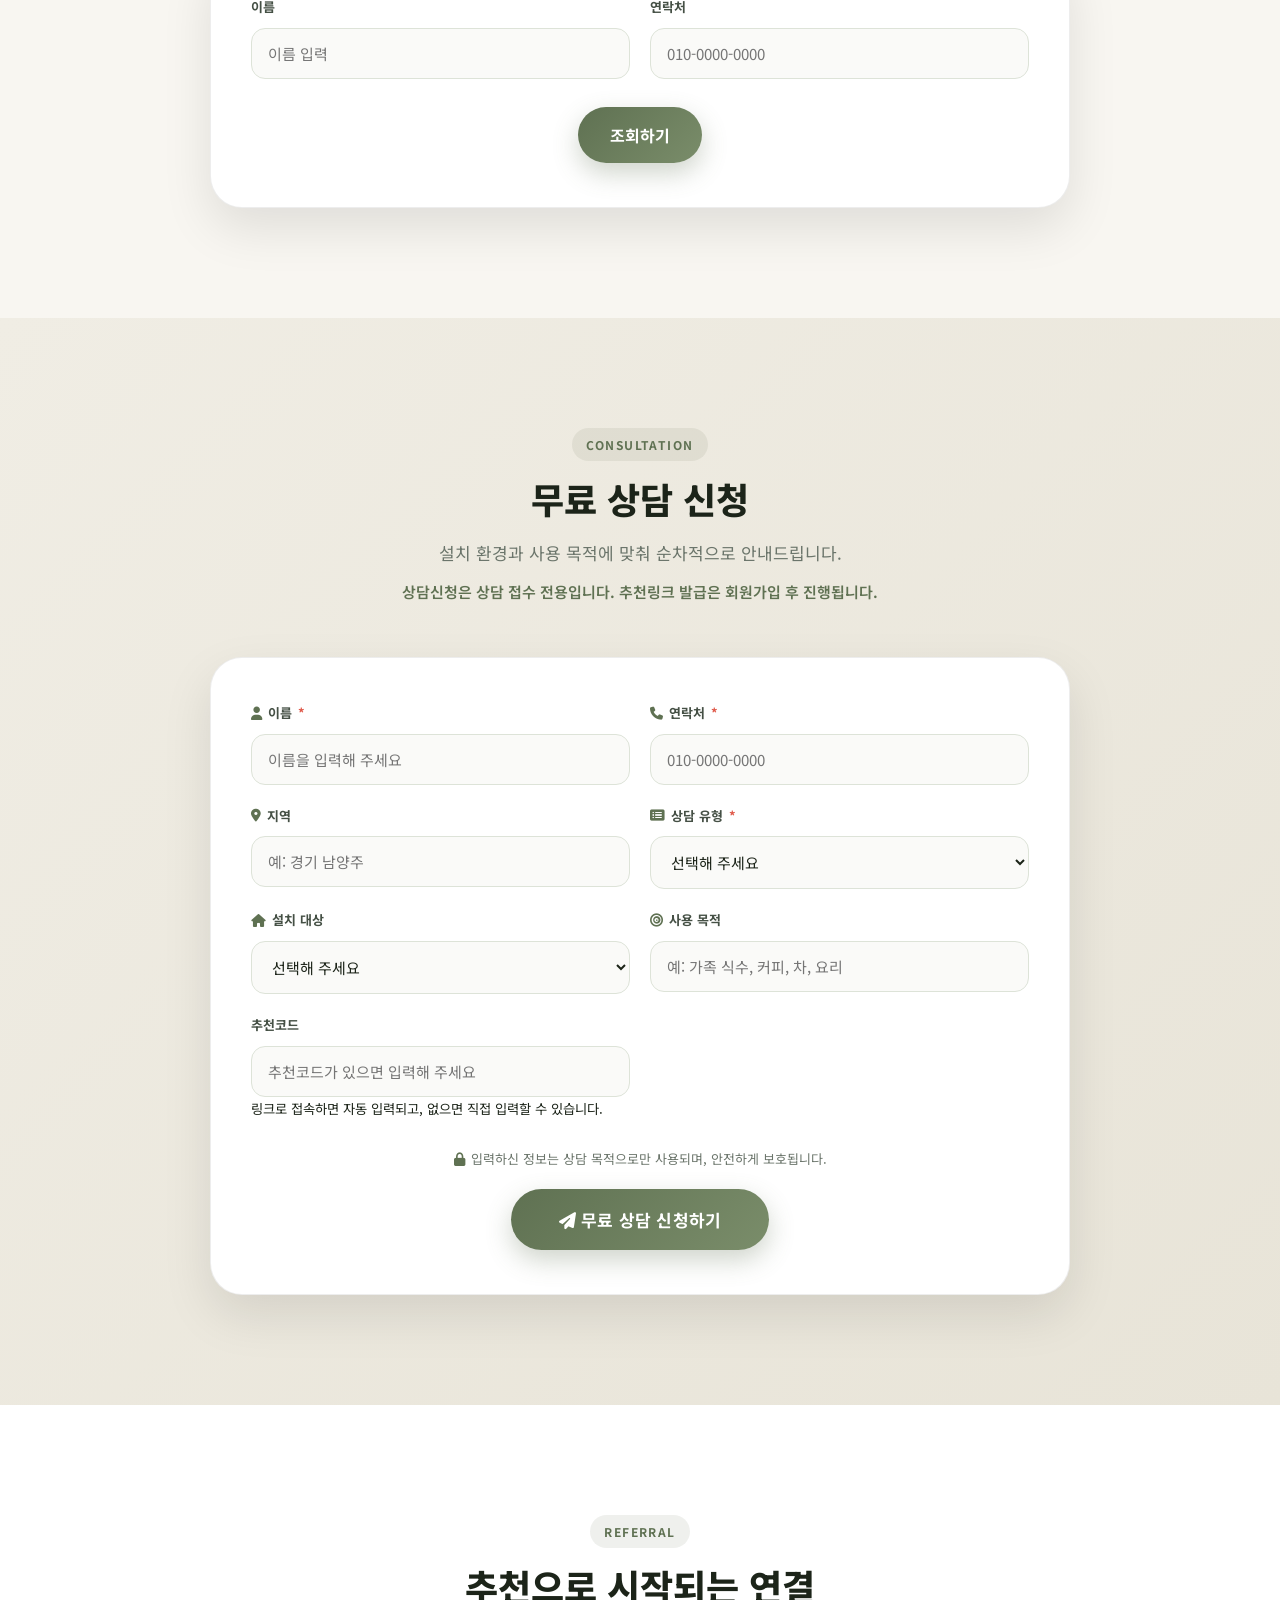
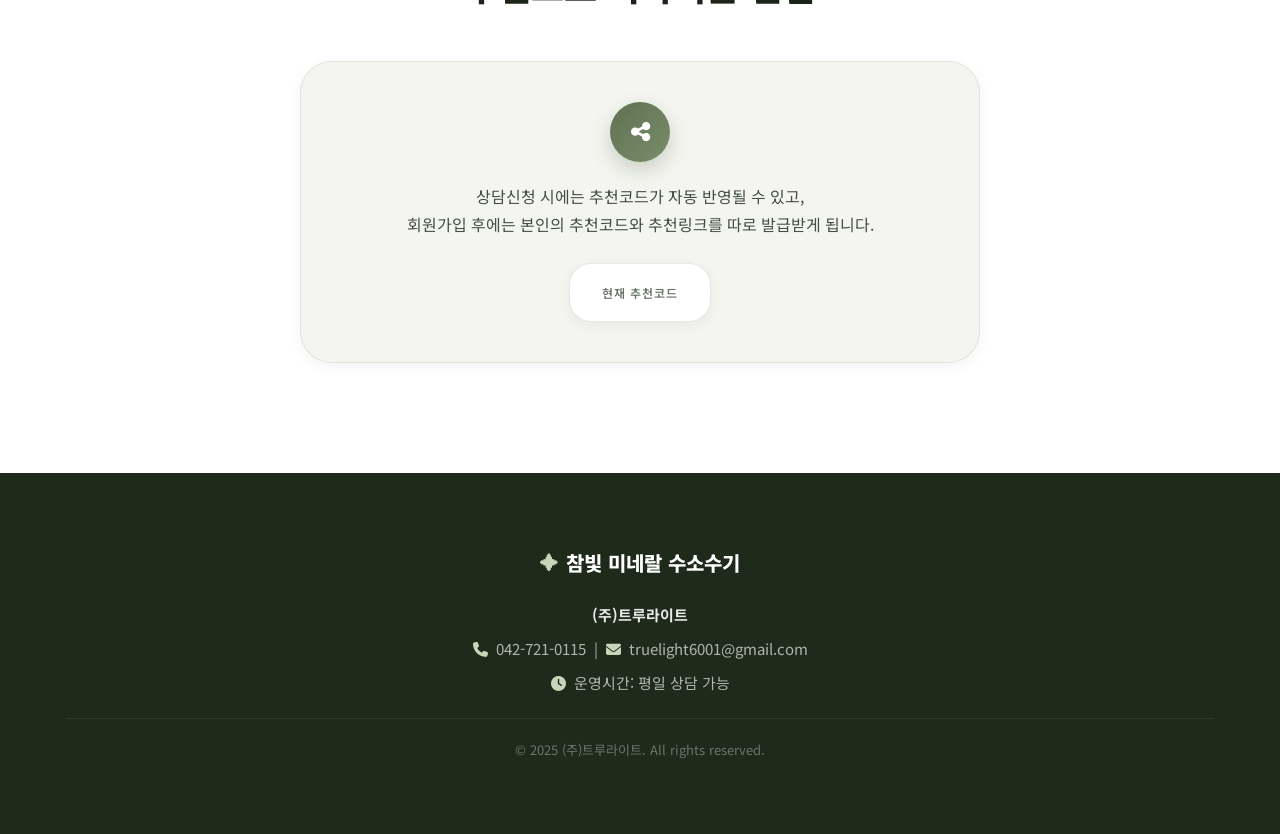
==== commit 18b5a282: "Update index.html" ====
--- a/index.html
+++ b/index.html
@@ -520,6 +520,41 @@
     </div>
   </section>
 
+  <!-- ===== 회원조회 ===== -->
+<section class="section section-member-find">
+  <div class="container">
+    <div class="section-header">
+      <div class="section-label">FIND MY INFO</div>
+      <h2 class="section-title">내 추천코드 다시 찾기</h2>
+      <p class="section-desc">
+        회원가입 시 입력한 정보로 추천코드와 링크를 다시 확인할 수 있습니다.
+      </p>
+    </div>
+
+    <div class="form-card">
+      <div class="form-grid">
+        <div class="form-group">
+          <label>이름</label>
+          <input type="text" id="findName" placeholder="이름 입력">
+        </div>
+
+        <div class="form-group">
+          <label>연락처</label>
+          <input type="text" id="findPhone" placeholder="010-0000-0000">
+        </div>
+      </div>
+
+      <div class="form-bottom">
+        <button class="btn btn-primary" onclick="findMember()">
+          조회하기
+        </button>
+      </div>
+
+      <div id="findResult" style="margin-top:20px; display:none;"></div>
+    </div>
+  </div>
+</section>
+
   <!-- ===== 10. 상담 신청 폼 ===== -->
   <section class="section section-form" id="consult-form">
     <div class="container">
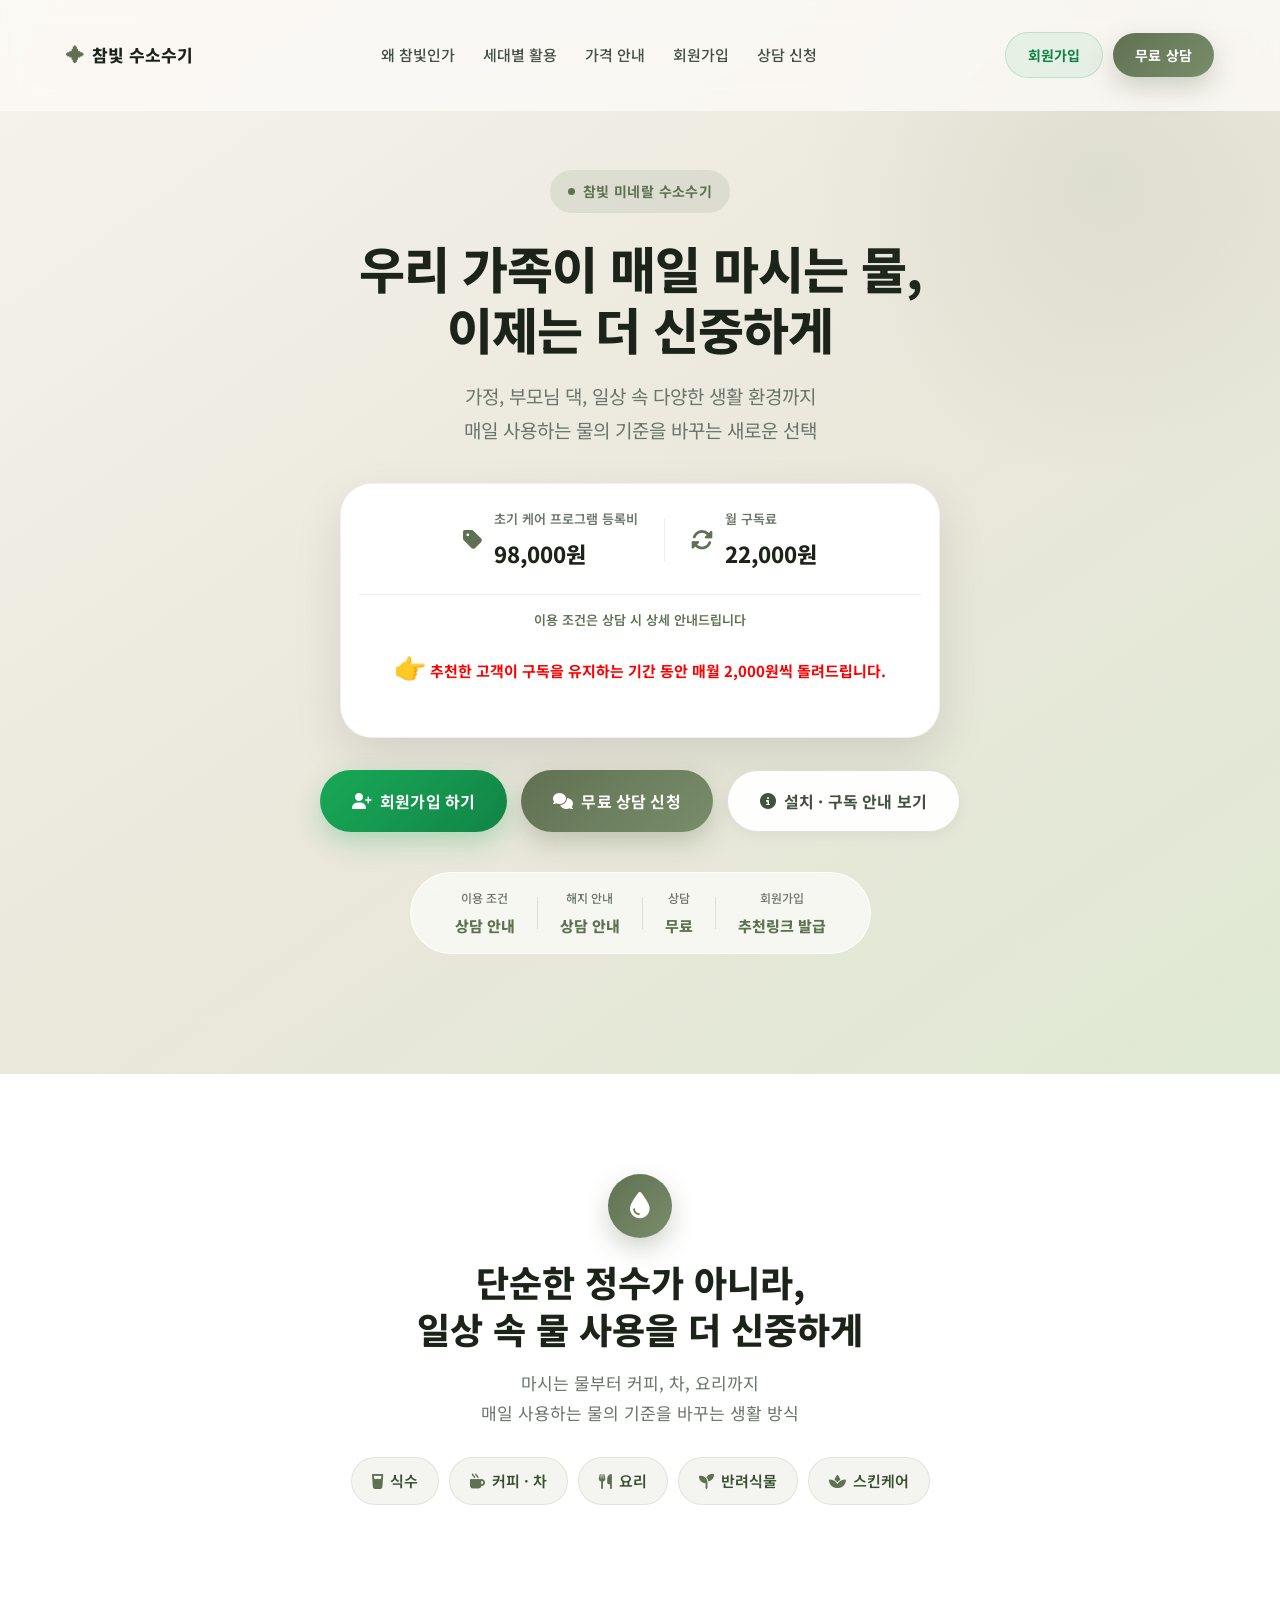
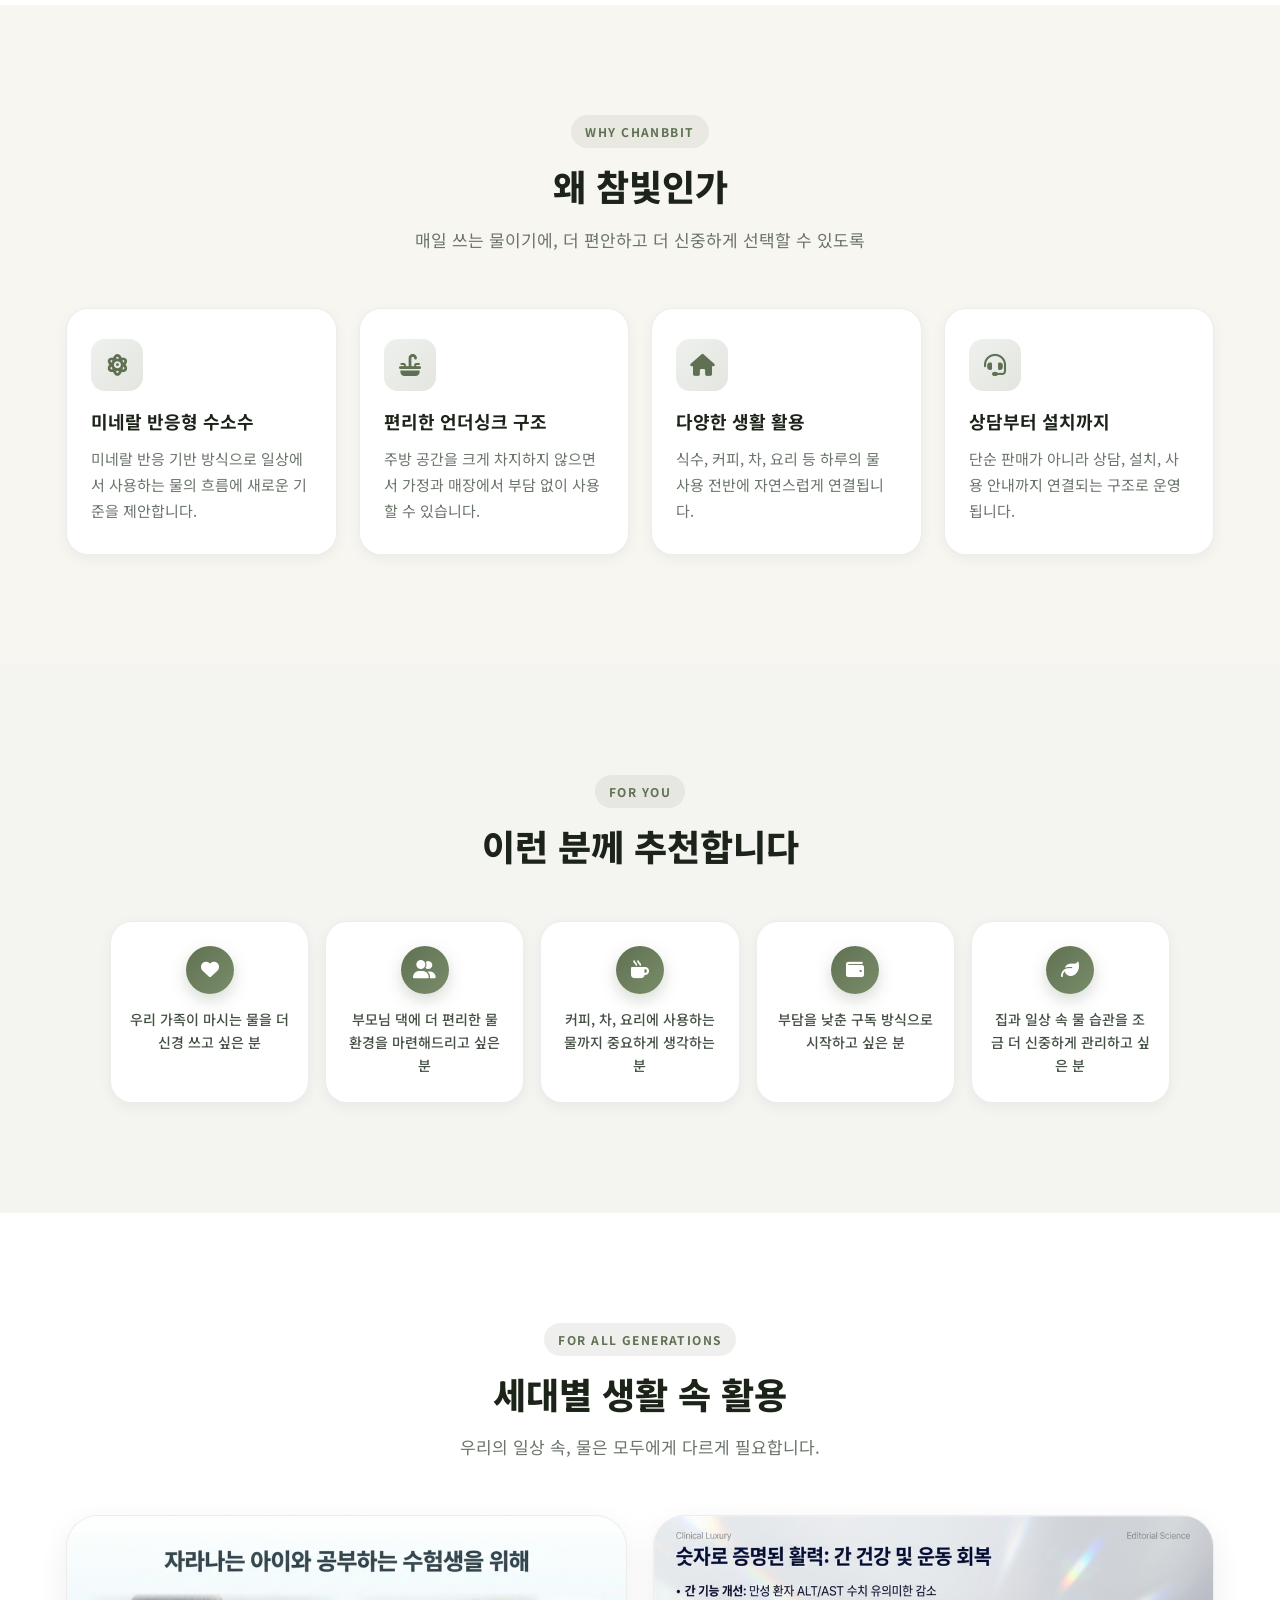
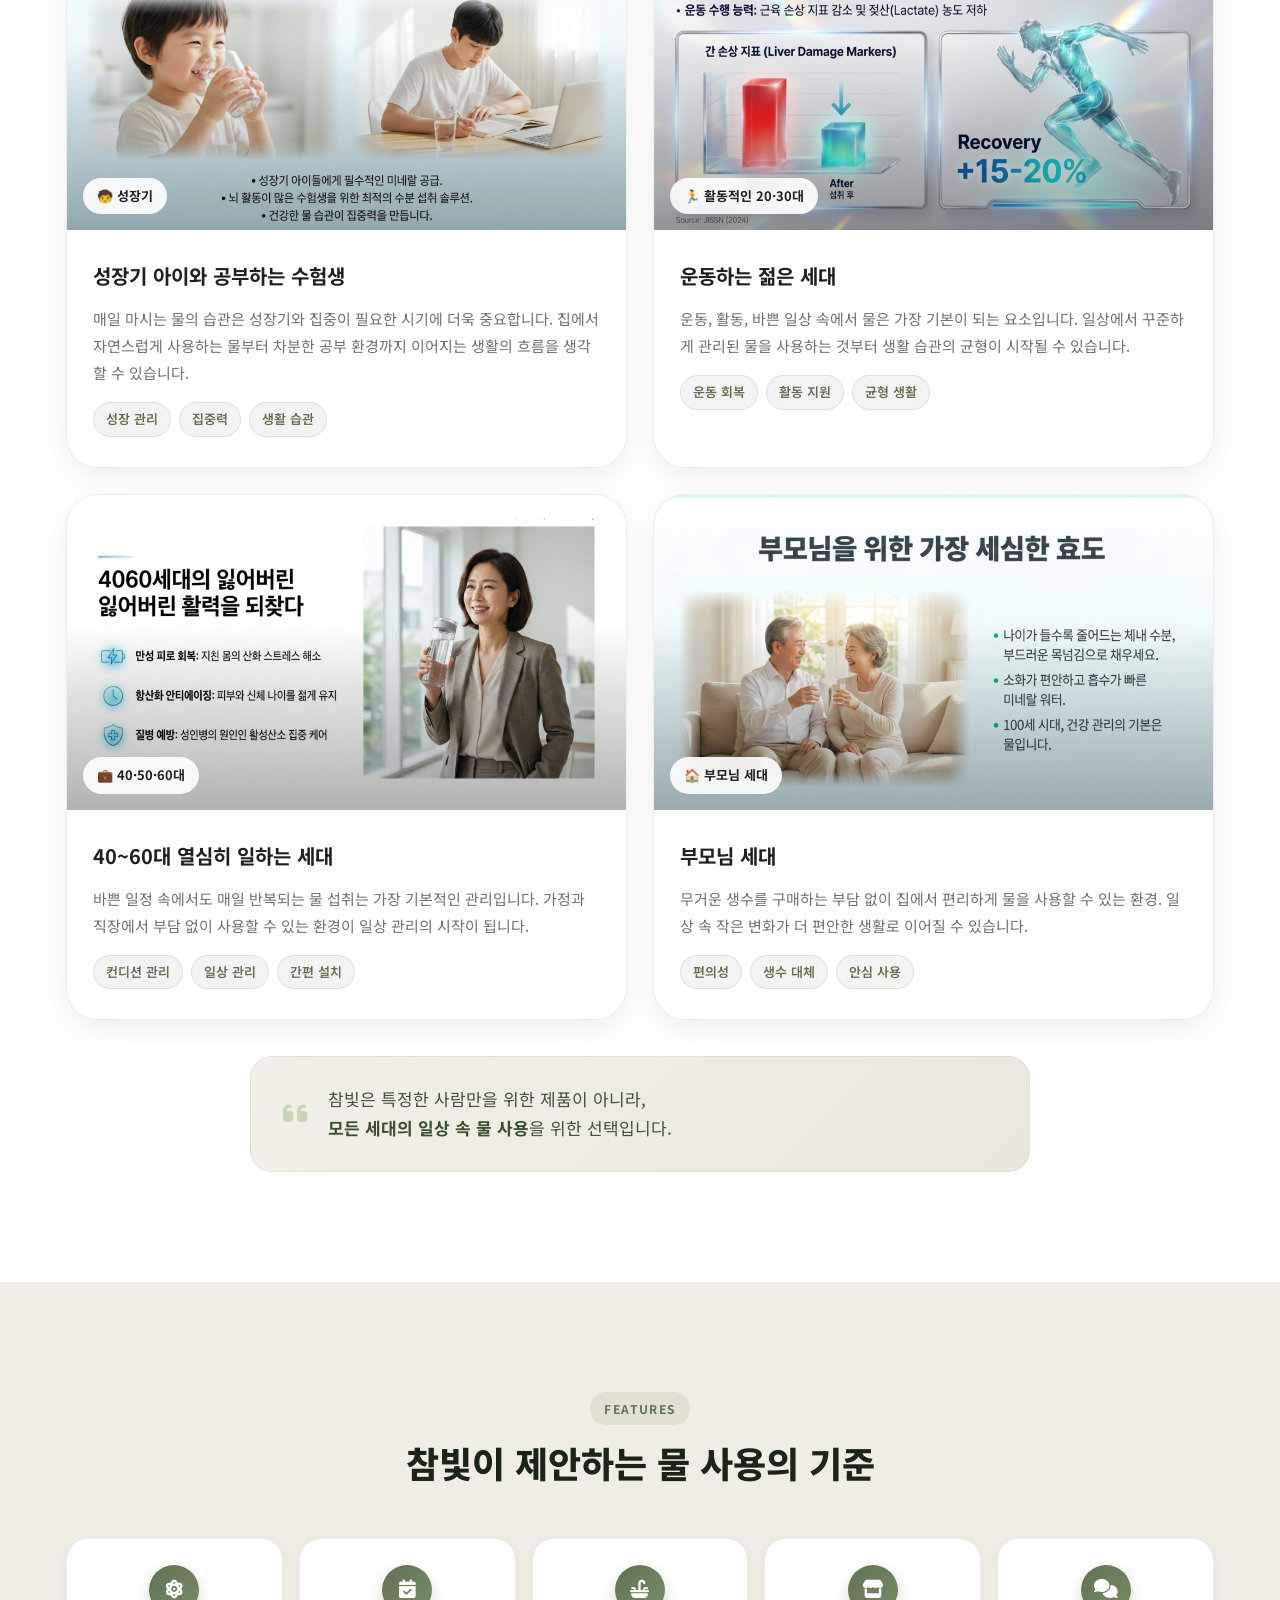
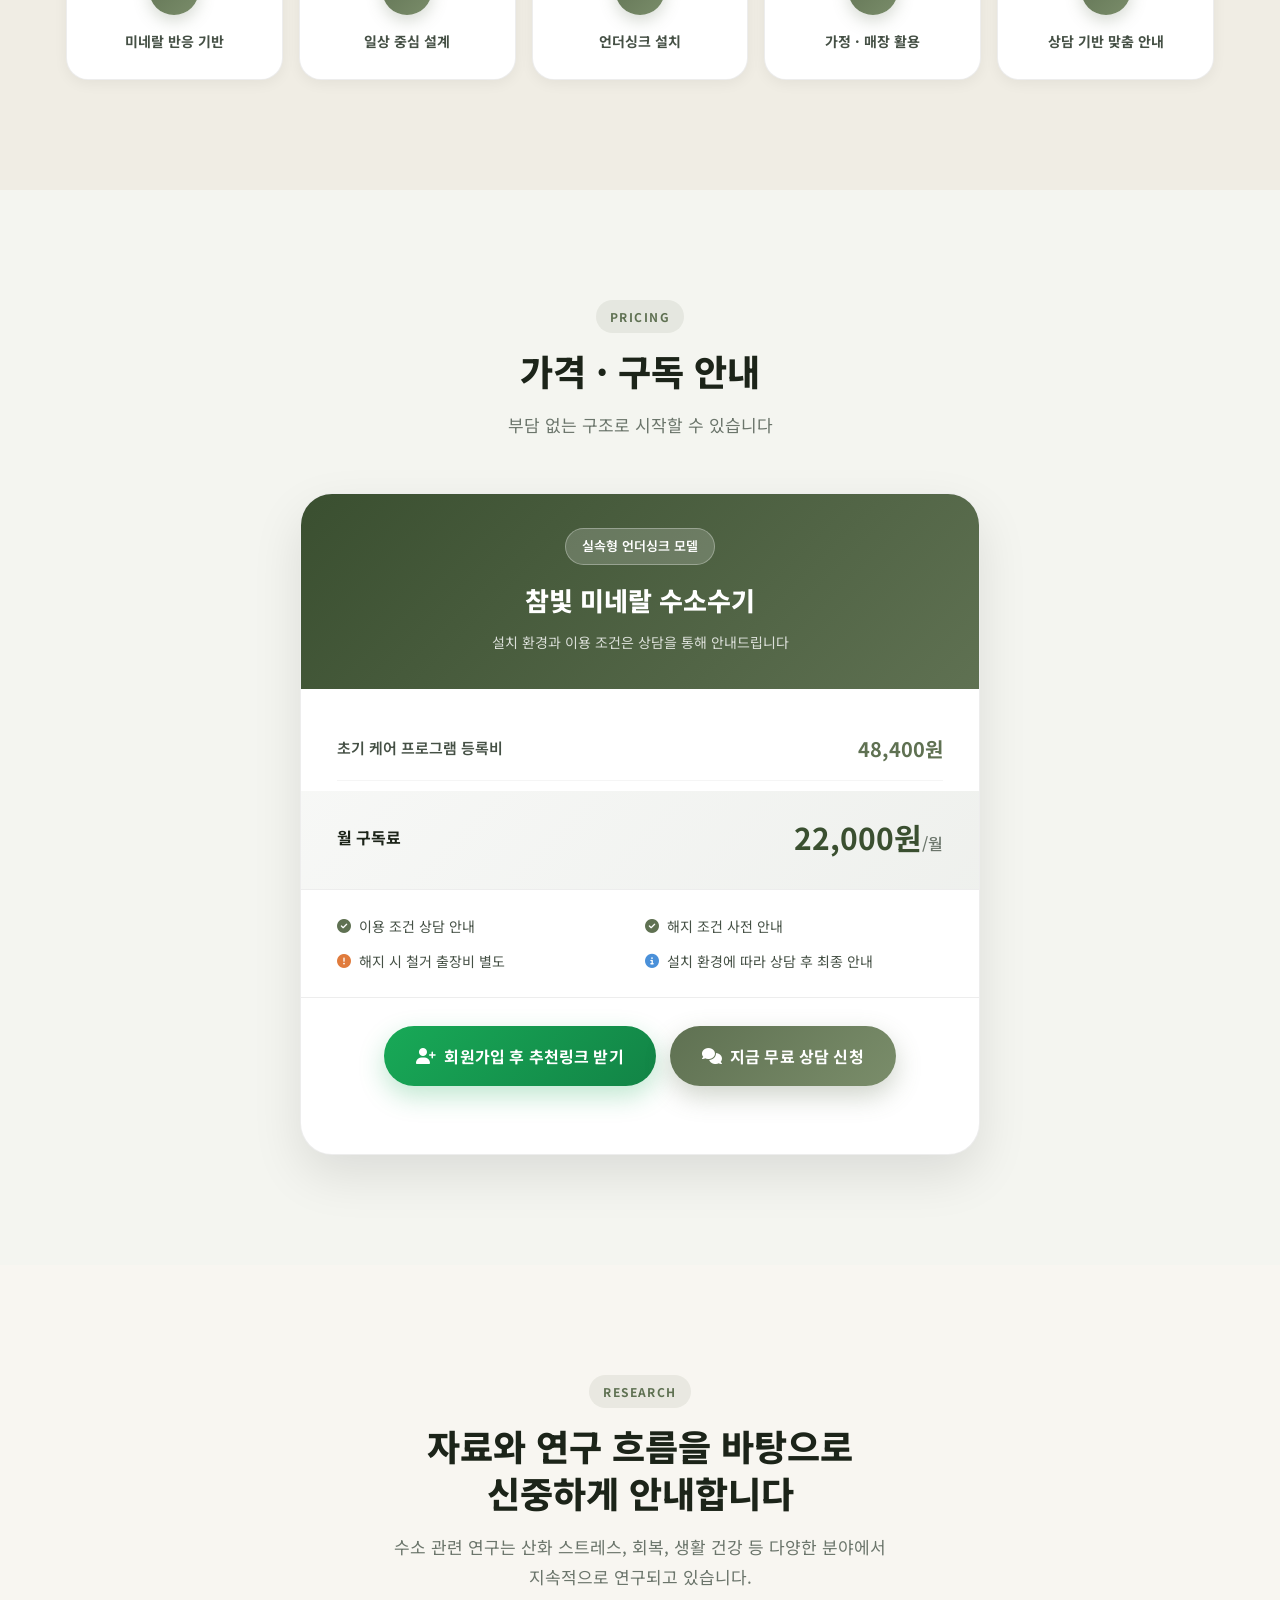
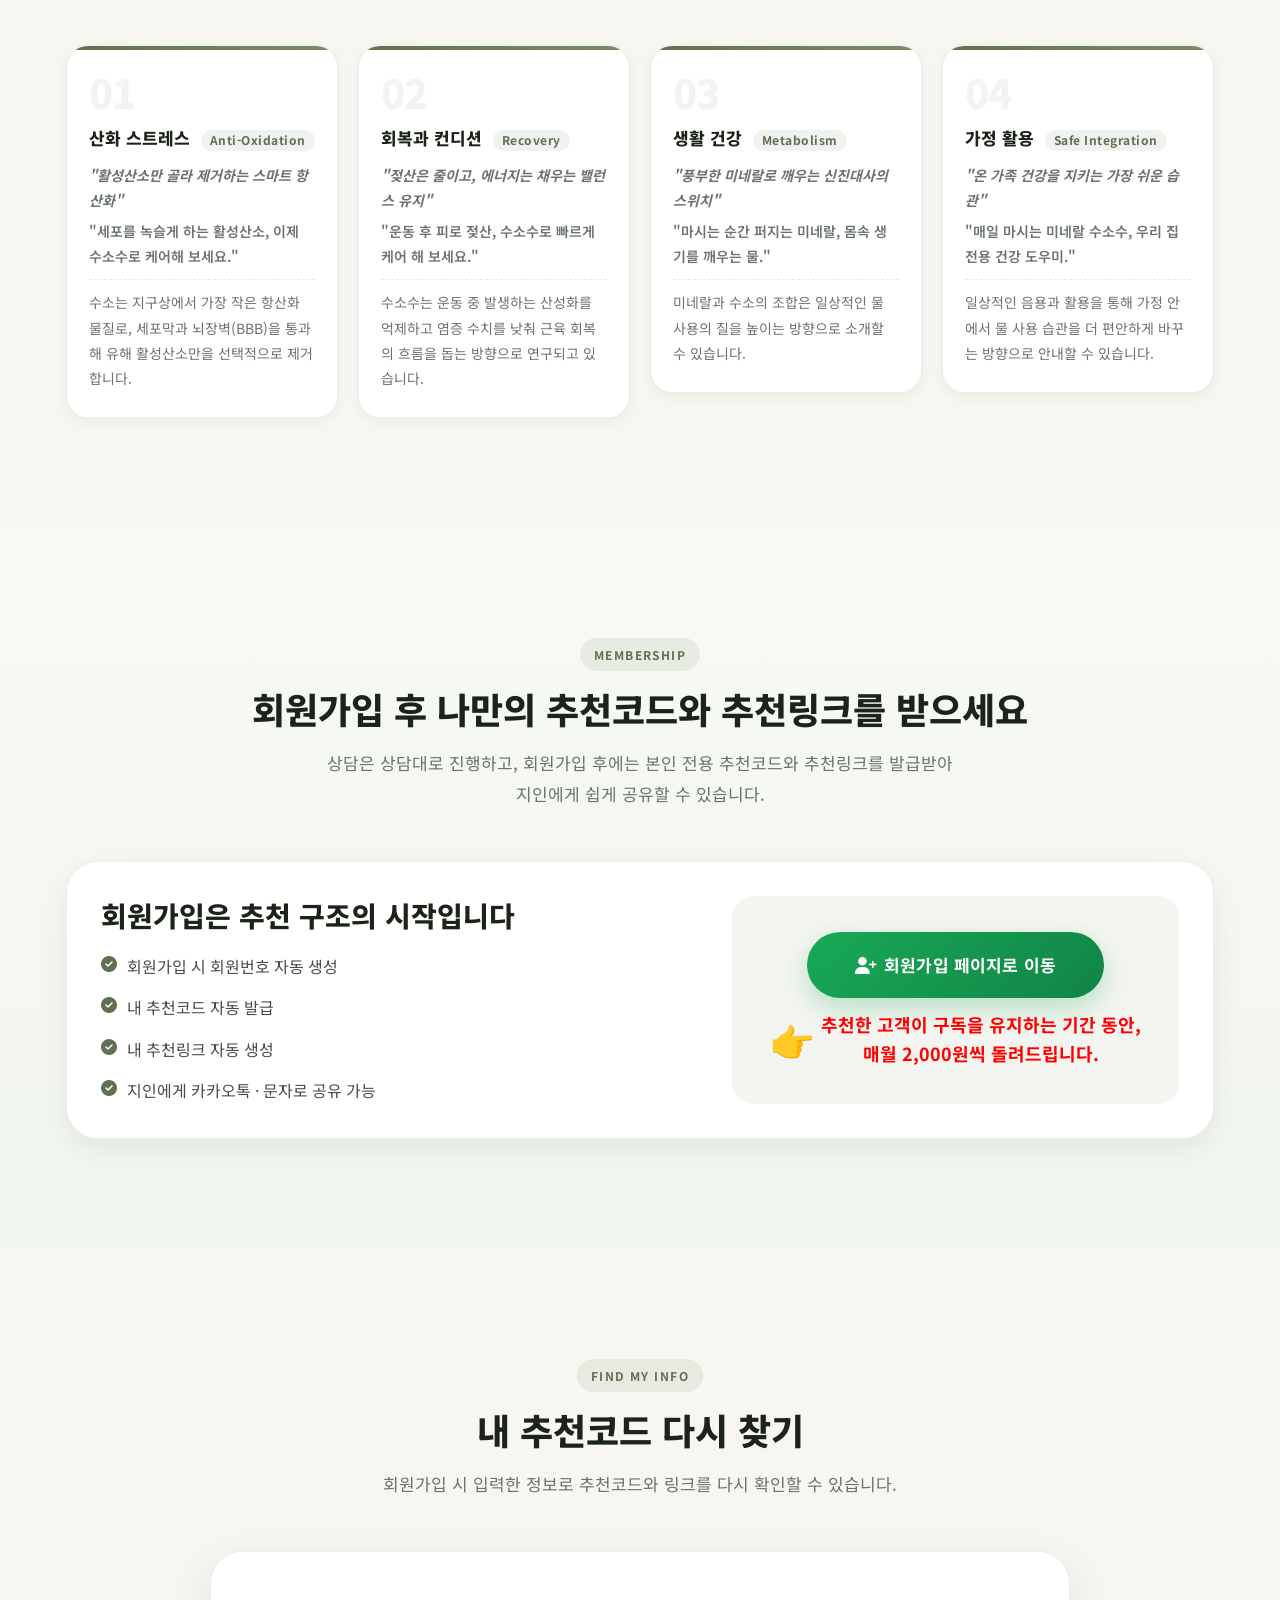
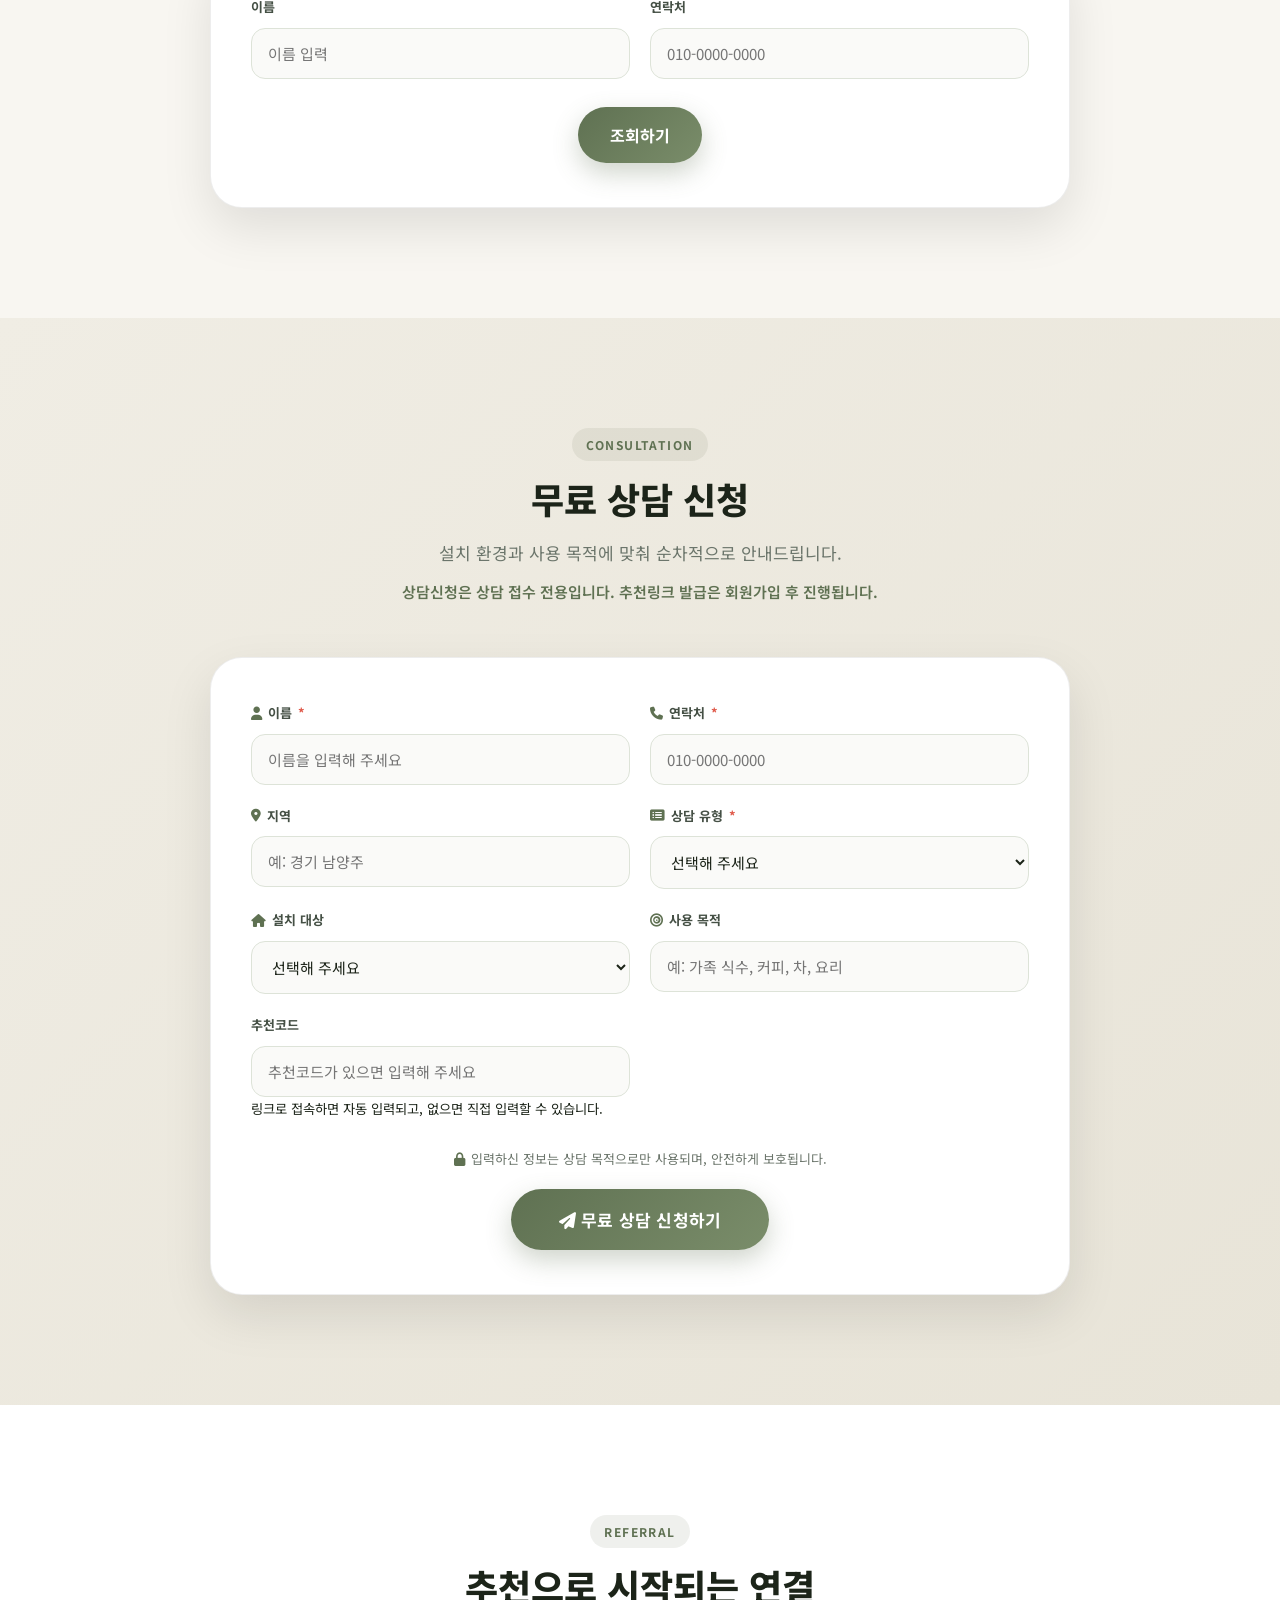
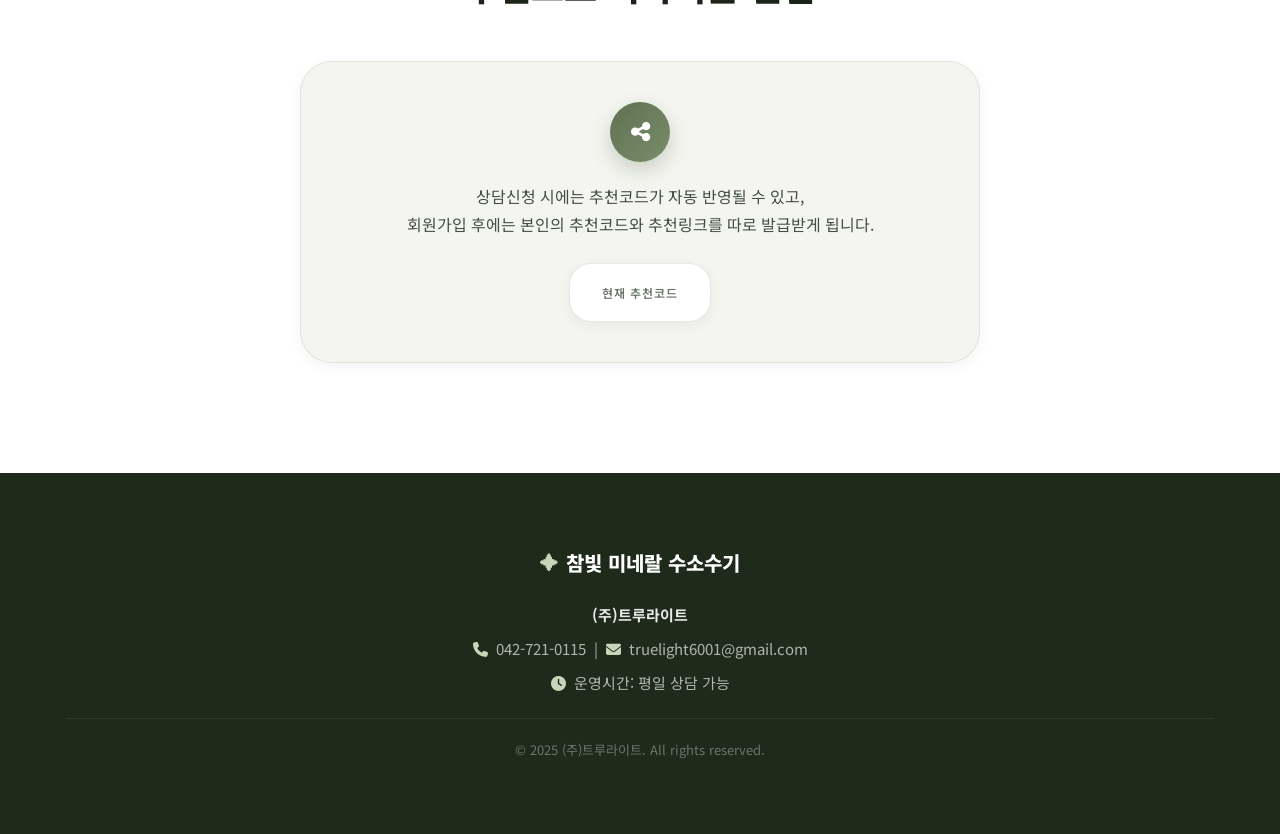
==== commit a9493226: "Update index.html" ====
--- a/index.html
+++ b/index.html
@@ -73,7 +73,7 @@
               <i class="fas fa-tag"></i>
               <div>
                 <strong>초기 케어 프로그램 등록비</strong>
-                <span>48,400원</span>
+                <span>98,000원</span>
               </div>
             </div>
             <div class="price-divider"></div>
